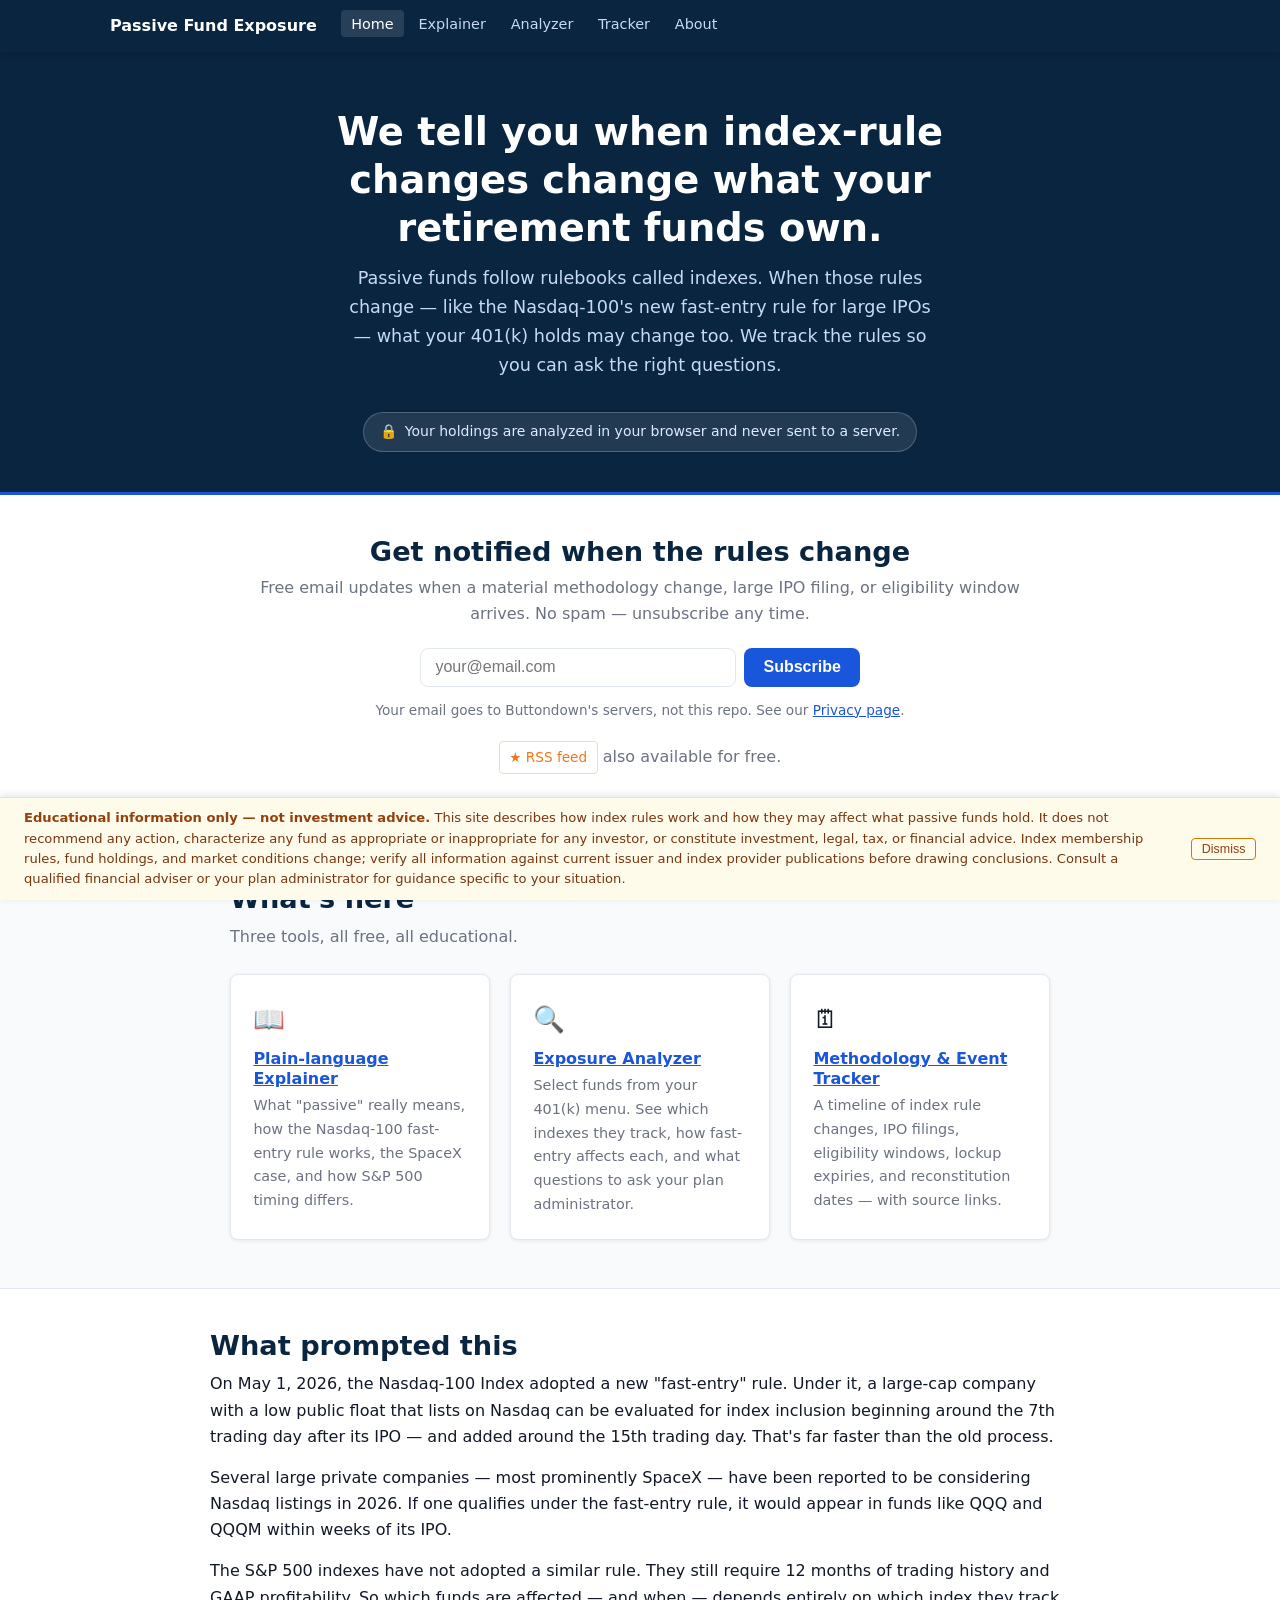
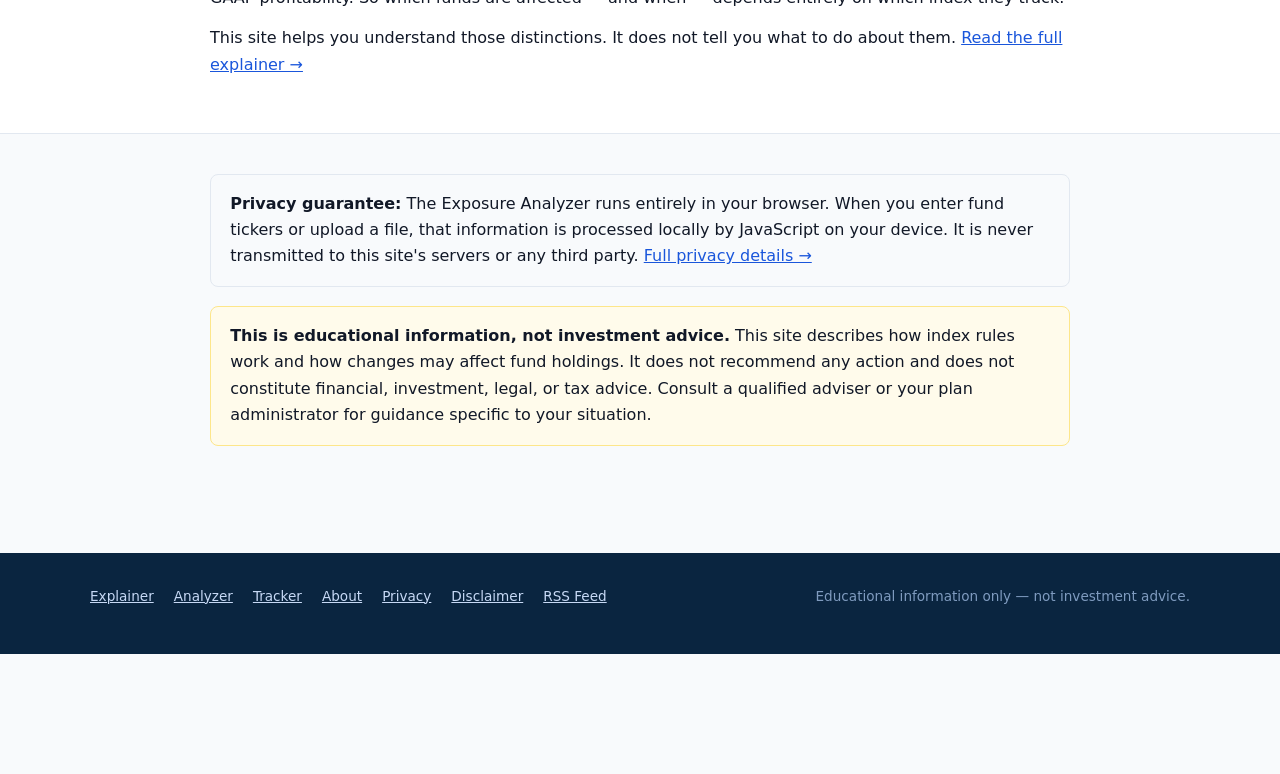
==== index.html @ e898b897 "Initial scaffold: landing, explainer, analyzer, tracker, data, Actions workflows" ====
<!DOCTYPE html>
<html lang="en">
<head>
  <meta charset="UTF-8">
  <meta name="viewport" content="width=device-width, initial-scale=1">
  <title>Passive Fund Exposure — Know When Index Rules Change What You Own</title>
  <meta name="description" content="We tell you when index-rule changes change what your retirement funds own. Educational information about passive funds, index methodology changes, and large IPOs like SpaceX.">
  <link rel="stylesheet" href="css/style.css">
  <link rel="alternate" type="application/rss+xml" title="Index Events Feed" href="feed.xml">
</head>
<body>

<nav class="site-nav" aria-label="Site navigation">
  <div class="site-nav__inner">
    <a href="/" class="site-nav__brand">Passive Fund Exposure</a>
    <ul class="site-nav__links">
      <li><a href="/" aria-current="page">Home</a></li>
      <li><a href="explainer/">Explainer</a></li>
      <li><a href="analyzer/">Analyzer</a></li>
      <li><a href="tracker/">Tracker</a></li>
      <li><a href="about/">About</a></li>
    </ul>
  </div>
</nav>

<header class="hero">
  <div class="container">
    <h1>We tell you when index-rule changes change what your retirement funds own.</h1>
    <p>Passive funds follow rulebooks called indexes. When those rules change — like the Nasdaq-100's new fast-entry rule for large IPOs — what your 401(k) holds may change too. We track the rules so you can ask the right questions.</p>
    <div class="privacy-notice" role="note">
      <span aria-hidden="true">🔒</span>
      Your holdings are analyzed in your browser and never sent to a server.
    </div>
  </div>
</header>

<section class="email-section" aria-labelledby="email-heading">
  <div class="container">
    <h2 id="email-heading">Get notified when the rules change</h2>
    <p>Free email updates when a material methodology change, large IPO filing, or eligibility window arrives. No spam — unsubscribe any time.</p>
    <!-- Buttondown embed — replace YOUR_LIST_NAME with your Buttondown username -->
    <form
      action="https://buttondown.email/api/emails/embed-subscribe/YOUR_LIST_NAME"
      method="post"
      target="popupwindow"
      onsubmit="window.open('https://buttondown.email/YOUR_LIST_NAME','popupwindow')"
      class="email-form"
      aria-label="Subscribe to updates"
    >
      <input
        type="email"
        name="email"
        id="bd-email"
        placeholder="your@email.com"
        required
        autocomplete="email"
        aria-label="Email address"
      >
      <button type="submit" class="btn btn--primary">Subscribe</button>
    </form>
    <p class="text-small text-muted" style="margin-top:.75rem">Your email goes to Buttondown's servers, not this repo. See our <a href="privacy/">Privacy page</a>.</p>
    <p style="margin-top:.5rem"><a href="feed.xml" class="rss-link">&#x2605; RSS feed</a> also available for free.</p>
  </div>
</section>

<section class="features" aria-labelledby="features-heading">
  <div class="container">
    <h2 id="features-heading">What's here</h2>
    <p class="text-muted">Three tools, all free, all educational.</p>
    <div class="features__grid">

      <article class="feature-card">
        <div class="feature-card__icon" aria-hidden="true">📖</div>
        <h3><a href="explainer/">Plain-language Explainer</a></h3>
        <p>What "passive" really means, how the Nasdaq-100 fast-entry rule works, the SpaceX case, and how S&P 500 timing differs.</p>
      </article>

      <article class="feature-card">
        <div class="feature-card__icon" aria-hidden="true">🔍</div>
        <h3><a href="analyzer/">Exposure Analyzer</a></h3>
        <p>Select funds from your 401(k) menu. See which indexes they track, how fast-entry affects each, and what questions to ask your plan administrator.</p>
      </article>

      <article class="feature-card">
        <div class="feature-card__icon" aria-hidden="true">🗓</div>
        <h3><a href="tracker/">Methodology &amp; Event Tracker</a></h3>
        <p>A timeline of index rule changes, IPO filings, eligibility windows, lockup expiries, and reconstitution dates — with source links.</p>
      </article>

    </div>
  </div>
</section>

<section class="prose-section" aria-labelledby="context-heading">
  <div class="prose-body">
    <h2 id="context-heading">What prompted this</h2>
    <p>On May 1, 2026, the Nasdaq-100 Index adopted a new "fast-entry" rule. Under it, a large-cap company with a low public float that lists on Nasdaq can be evaluated for index inclusion beginning around the 7th trading day after its IPO — and added around the 15th trading day. That's far faster than the old process.</p>
    <p>Several large private companies — most prominently SpaceX — have been reported to be considering Nasdaq listings in 2026. If one qualifies under the fast-entry rule, it would appear in funds like QQQ and QQQM within weeks of its IPO.</p>
    <p>The S&P 500 indexes have not adopted a similar rule. They still require 12 months of trading history and GAAP profitability. So which funds are affected — and when — depends entirely on which index they track.</p>
    <p>This site helps you understand those distinctions. It does not tell you what to do about them. <a href="explainer/">Read the full explainer →</a></p>
  </div>
</section>

<section class="prose-section" style="background:var(--bg)">
  <div class="prose-body">
    <div class="callout callout--neutral">
      <strong>Privacy guarantee:</strong> The Exposure Analyzer runs entirely in your browser. When you enter fund tickers or upload a file, that information is processed locally by JavaScript on your device. It is never transmitted to this site's servers or any third party. <a href="privacy/">Full privacy details →</a>
    </div>
    <div class="callout callout--amber">
      <strong>This is educational information, not investment advice.</strong> This site describes how index rules work and how changes may affect fund holdings. It does not recommend any action and does not constitute financial, investment, legal, or tax advice. Consult a qualified adviser or your plan administrator for guidance specific to your situation.
    </div>
  </div>
</section>

<footer class="site-footer" role="contentinfo">
  <div class="site-footer__inner">
    <ul class="site-footer__links">
      <li><a href="explainer/">Explainer</a></li>
      <li><a href="analyzer/">Analyzer</a></li>
      <li><a href="tracker/">Tracker</a></li>
      <li><a href="about/">About</a></li>
      <li><a href="privacy/">Privacy</a></li>
      <li><a href="disclaimer/">Disclaimer</a></li>
      <li><a href="feed.xml">RSS Feed</a></li>
    </ul>
    <p class="site-footer__copy">Educational information only — not investment advice.</p>
  </div>
</footer>

<script src="js/disclaimer.js"></script>
</body>
</html>
---- css/style.css ----
/* ─── Custom properties ─── */
:root {
  --primary:        #0a2540;
  --accent:         #1a56db;
  --accent-hover:   #1240a8;
  --exposed-direct: #dc2626;
  --exposed-likely: #d97706;
  --exposed-diff:   #0891b2;
  --exposed-indir:  #7c3aed;
  --exposed-low:    #6b7280;
  --bg:             #f8fafc;
  --surface:        #ffffff;
  --border:         #e2e8f0;
  --text:           #111827;
  --muted:          #6b7280;
  --max-w:          860px;
  --max-w-wide:     1100px;
  --radius:         8px;
  --shadow:         0 1px 4px rgba(0,0,0,.08);
}

/* ─── Reset ─── */
*, *::before, *::after { box-sizing: border-box; margin: 0; padding: 0; }
html { scroll-behavior: smooth; }
body {
  font-family: system-ui, -apple-system, "Segoe UI", Roboto, sans-serif;
  font-size: 1rem;
  line-height: 1.65;
  color: var(--text);
  background: var(--bg);
}
img { max-width: 100%; display: block; }
a { color: var(--accent); text-decoration: underline; }
a:hover { color: var(--accent-hover); }
a:focus-visible { outline: 3px solid var(--accent); outline-offset: 2px; border-radius: 2px; }
h1,h2,h3,h4 { line-height: 1.25; color: var(--primary); }
h1 { font-size: clamp(1.6rem, 4vw, 2.4rem); }
h2 { font-size: clamp(1.2rem, 3vw, 1.7rem); margin-bottom: .5rem; }
h3 { font-size: 1.1rem; margin-bottom: .3rem; }
p { margin-bottom: .9rem; }
ul, ol { padding-left: 1.4rem; margin-bottom: .9rem; }
li { margin-bottom: .3rem; }

/* ─── Layout ─── */
.container { max-width: var(--max-w); margin: 0 auto; padding: 0 1.25rem; }
.container--wide { max-width: var(--max-w-wide); margin: 0 auto; padding: 0 1.25rem; }

/* ─── Navigation ─── */
.site-nav {
  background: var(--primary);
  position: sticky;
  top: 0;
  z-index: 100;
  box-shadow: 0 2px 8px rgba(0,0,0,.18);
}
.site-nav__inner {
  max-width: var(--max-w-wide);
  margin: 0 auto;
  padding: 0 1.25rem;
  display: flex;
  align-items: center;
  gap: 1.5rem;
  min-height: 3.25rem;
  flex-wrap: wrap;
}
.site-nav__brand {
  color: #fff;
  font-weight: 700;
  font-size: 1rem;
  text-decoration: none;
  white-space: nowrap;
}
.site-nav__brand:hover { color: #c7d9f5; }
.site-nav__links {
  display: flex;
  gap: .25rem;
  list-style: none;
  padding: 0;
  margin: 0;
  flex-wrap: wrap;
}
.site-nav__links a {
  color: #c7d9f5;
  text-decoration: none;
  font-size: .9rem;
  padding: .35rem .65rem;
  border-radius: 4px;
  white-space: nowrap;
}
.site-nav__links a:hover,
.site-nav__links a[aria-current="page"] {
  color: #fff;
  background: rgba(255,255,255,.12);
}

/* ─── Hero ─── */
.hero {
  padding: 3.5rem 1.25rem 2.5rem;
  text-align: center;
  background: var(--primary);
  color: #fff;
}
.hero h1 { color: #fff; max-width: 680px; margin: 0 auto .75rem; }
.hero p { color: #c7d9f5; max-width: 600px; margin: 0 auto 1.5rem; font-size: 1.1rem; }

/* ─── Privacy notice ─── */
.privacy-notice {
  display: inline-flex;
  align-items: center;
  gap: .5rem;
  background: rgba(255,255,255,.1);
  border: 1px solid rgba(255,255,255,.2);
  border-radius: 999px;
  padding: .45rem 1rem;
  font-size: .875rem;
  color: #e0eaff;
  margin-top: .5rem;
}

/* ─── Email capture ─── */
.email-section {
  background: var(--surface);
  border-top: 3px solid var(--accent);
  padding: 2.5rem 1.25rem;
  text-align: center;
}
.email-section h2 { margin-bottom: .4rem; }
.email-section p { color: var(--muted); margin-bottom: 1.25rem; }
.email-form {
  display: flex;
  gap: .5rem;
  max-width: 440px;
  margin: 0 auto;
  flex-wrap: wrap;
  justify-content: center;
}
.email-form input[type="email"] {
  flex: 1;
  min-width: 220px;
  padding: .6rem .9rem;
  border: 1.5px solid var(--border);
  border-radius: var(--radius);
  font-size: 1rem;
  outline: none;
}
.email-form input[type="email"]:focus { border-color: var(--accent); }
.btn {
  display: inline-block;
  padding: .6rem 1.2rem;
  border-radius: var(--radius);
  font-size: 1rem;
  font-weight: 600;
  border: none;
  cursor: pointer;
  text-decoration: none;
  transition: background .15s;
}
.btn--primary { background: var(--accent); color: #fff; }
.btn--primary:hover { background: var(--accent-hover); color: #fff; }
.btn--ghost {
  background: transparent;
  border: 1.5px solid var(--border);
  color: var(--text);
}
.btn--ghost:hover { border-color: var(--accent); color: var(--accent); }

/* ─── Feature grid ─── */
.features {
  padding: 3rem 1.25rem;
}
.features__grid {
  display: grid;
  grid-template-columns: repeat(auto-fit, minmax(220px, 1fr));
  gap: 1.25rem;
  margin-top: 1.5rem;
}
.feature-card {
  background: var(--surface);
  border: 1px solid var(--border);
  border-radius: var(--radius);
  padding: 1.4rem;
  box-shadow: var(--shadow);
}
.feature-card__icon { font-size: 1.6rem; margin-bottom: .6rem; }
.feature-card h3 { font-size: 1rem; margin-bottom: .3rem; }
.feature-card p { font-size: .9rem; color: var(--muted); margin: 0; }

/* ─── Prose sections ─── */
.prose-section {
  padding: 2.5rem 1.25rem;
  background: var(--surface);
  border-top: 1px solid var(--border);
}
.prose-section + .prose-section { border-top: 1px solid var(--border); }
.prose-body { max-width: var(--max-w); margin: 0 auto; }
.prose-body h2 { margin-top: 2rem; margin-bottom: .5rem; }
.prose-body h2:first-child { margin-top: 0; }
.prose-body blockquote {
  border-left: 4px solid var(--accent);
  padding: .6rem 1rem;
  color: var(--muted);
  background: var(--bg);
  border-radius: 0 var(--radius) var(--radius) 0;
  margin-bottom: 1rem;
}
.source-stamp {
  font-size: .78rem;
  color: var(--muted);
  font-style: italic;
}
.callout {
  background: #eff6ff;
  border: 1px solid #bfdbfe;
  border-radius: var(--radius);
  padding: 1rem 1.2rem;
  margin-bottom: 1.2rem;
}
.callout--amber {
  background: #fffbeb;
  border-color: #fde68a;
}
.callout--neutral {
  background: var(--bg);
  border-color: var(--border);
}

/* ─── Exposure badges ─── */
.exposure-badge {
  display: inline-block;
  padding: .2rem .65rem;
  border-radius: 999px;
  font-size: .78rem;
  font-weight: 700;
  text-transform: uppercase;
  letter-spacing: .04em;
  white-space: nowrap;
}
.exposure-badge--direct   { background: #fee2e2; color: var(--exposed-direct); }
.exposure-badge--likely   { background: #fef3c7; color: #92400e; }
.exposure-badge--diff     { background: #e0f2fe; color: #0c4a6e; }
.exposure-badge--indirect { background: #ede9fe; color: #5b21b6; }
.exposure-badge--low      { background: #f3f4f6; color: var(--exposed-low); }

/* ─── Fund cards (Analyzer) ─── */
.fund-grid {
  display: grid;
  grid-template-columns: repeat(auto-fill, minmax(300px, 1fr));
  gap: 1.25rem;
  margin-top: 1.5rem;
}
.fund-card {
  background: var(--surface);
  border: 1px solid var(--border);
  border-radius: var(--radius);
  box-shadow: var(--shadow);
  overflow: hidden;
}
.fund-card__header {
  padding: .9rem 1.1rem .6rem;
  border-bottom: 1px solid var(--border);
  display: flex;
  align-items: flex-start;
  justify-content: space-between;
  gap: .5rem;
}
.fund-card__ticker { font-weight: 800; font-size: 1.2rem; color: var(--primary); }
.fund-card__name   { font-size: .85rem; color: var(--muted); margin-top: .1rem; }
.fund-card__body   { padding: .9rem 1.1rem; }
.fund-card__row {
  display: flex;
  gap: .5rem;
  margin-bottom: .55rem;
  font-size: .88rem;
}
.fund-card__label { font-weight: 600; min-width: 90px; flex-shrink: 0; color: var(--primary); }
.fund-card__value { color: var(--text); }
.fund-card__value.unverified { color: var(--muted); font-style: italic; }
.fund-card__section {
  margin-top: .9rem;
  padding-top: .7rem;
  border-top: 1px solid var(--border);
}
.fund-card__section h4 { font-size: .82rem; text-transform: uppercase; letter-spacing: .05em; color: var(--muted); margin-bottom: .4rem; }
.fund-card__section ul { font-size: .85rem; padding-left: 1.1rem; margin: 0; }

/* ─── Rollup summary ─── */
.rollup-card {
  background: var(--primary);
  color: #fff;
  border-radius: var(--radius);
  padding: 1.5rem;
  margin-top: 2rem;
}
.rollup-card h2 { color: #fff; margin-bottom: 1rem; }
.rollup-grid {
  display: grid;
  grid-template-columns: repeat(auto-fit, minmax(160px, 1fr));
  gap: 1rem;
}
.rollup-stat { }
.rollup-stat__num { font-size: 2rem; font-weight: 800; }
.rollup-stat__label { font-size: .85rem; color: #c7d9f5; }

/* ─── Analyzer input area ─── */
.analyzer-input {
  background: var(--surface);
  border: 1px solid var(--border);
  border-radius: var(--radius);
  padding: 1.5rem;
  margin-bottom: 1.5rem;
}
.analyzer-input h2 { margin-bottom: 1rem; }
.fund-selector-list {
  display: flex;
  flex-wrap: wrap;
  gap: .4rem;
  margin-bottom: 1rem;
}
.fund-chip {
  display: inline-flex;
  align-items: center;
  gap: .3rem;
  padding: .3rem .75rem;
  border: 1.5px solid var(--border);
  border-radius: 999px;
  font-size: .85rem;
  cursor: pointer;
  background: var(--bg);
  transition: border-color .15s, background .15s;
}
.fund-chip:hover,
.fund-chip.selected {
  border-color: var(--accent);
  background: #eff6ff;
  color: var(--accent);
}
.fund-chip input[type="checkbox"] { display: none; }
.or-divider {
  display: flex;
  align-items: center;
  gap: .75rem;
  margin: 1rem 0;
  color: var(--muted);
  font-size: .85rem;
}
.or-divider::before, .or-divider::after {
  content: '';
  flex: 1;
  height: 1px;
  background: var(--border);
}
textarea.fund-paste {
  width: 100%;
  padding: .65rem .85rem;
  border: 1.5px solid var(--border);
  border-radius: var(--radius);
  font-size: .9rem;
  font-family: inherit;
  resize: vertical;
  min-height: 90px;
}
textarea.fund-paste:focus { border-color: var(--accent); outline: none; }
.upload-zone {
  border: 2px dashed var(--border);
  border-radius: var(--radius);
  padding: 1.25rem;
  text-align: center;
  cursor: pointer;
  font-size: .9rem;
  color: var(--muted);
  transition: border-color .15s;
}
.upload-zone:hover, .upload-zone.drag-over { border-color: var(--accent); color: var(--accent); }
.actions-row { display: flex; gap: .75rem; flex-wrap: wrap; margin-top: 1rem; }

/* ─── Timeline (Tracker) ─── */
.timeline { margin-top: 1.5rem; }
.timeline-item {
  display: flex;
  gap: 1.1rem;
  margin-bottom: 1.5rem;
  position: relative;
}
.timeline-item::before {
  content: '';
  position: absolute;
  left: 18px;
  top: 32px;
  bottom: -1.5rem;
  width: 2px;
  background: var(--border);
}
.timeline-item:last-child::before { display: none; }
.timeline-dot {
  width: 38px;
  height: 38px;
  border-radius: 50%;
  flex-shrink: 0;
  display: flex;
  align-items: center;
  justify-content: center;
  font-size: .95rem;
  border: 2px solid var(--border);
  background: var(--surface);
  z-index: 1;
}
.timeline-dot--methodology { background: #eff6ff; border-color: var(--accent); }
.timeline-dot--listing     { background: #fee2e2; border-color: var(--exposed-direct); }
.timeline-dot--eligibility { background: #fef3c7; border-color: var(--exposed-likely); }
.timeline-dot--lockup      { background: #ede9fe; border-color: var(--exposed-indir); }
.timeline-dot--reconstitution { background: #f0fdf4; border-color: #16a34a; }
.timeline-content {
  flex: 1;
  background: var(--surface);
  border: 1px solid var(--border);
  border-radius: var(--radius);
  padding: .9rem 1.1rem;
  box-shadow: var(--shadow);
}
.timeline-meta {
  font-size: .78rem;
  color: var(--muted);
  margin-bottom: .3rem;
  display: flex;
  gap: .75rem;
  flex-wrap: wrap;
}
.timeline-title { font-weight: 700; font-size: .95rem; margin-bottom: .3rem; }
.timeline-summary { font-size: .88rem; color: var(--muted); }

/* ─── Disclaimer ─── */
.disclaimer {
  background: #fffbeb;
  border: 1px solid #fde68a;
  border-radius: var(--radius);
  padding: 1rem 1.2rem;
  font-size: .82rem;
  color: #78350f;
  line-height: 1.55;
  margin-top: 2rem;
}
.disclaimer strong { color: #92400e; }
.disclaimer--sticky {
  position: fixed;
  bottom: 0;
  left: 0;
  right: 0;
  border-radius: 0;
  border-left: none;
  border-right: none;
  border-bottom: none;
  z-index: 200;
  display: flex;
  align-items: center;
  justify-content: space-between;
  gap: 1rem;
  padding: .65rem 1.5rem;
  box-shadow: 0 -2px 8px rgba(0,0,0,.1);
}
.disclaimer--sticky p { margin: 0; }
.dismiss-btn {
  background: none;
  border: 1px solid #d97706;
  border-radius: 4px;
  padding: .2rem .6rem;
  font-size: .78rem;
  cursor: pointer;
  color: #92400e;
  white-space: nowrap;
  flex-shrink: 0;
}
.dismiss-btn:hover { background: #fde68a; }
body.disclaimer-dismissed { padding-bottom: 0; }

/* ─── Page header ─── */
.page-header {
  background: var(--primary);
  color: #fff;
  padding: 2.5rem 1.25rem 2rem;
}
.page-header h1 { color: #fff; margin-bottom: .4rem; }
.page-header p { color: #c7d9f5; margin: 0; font-size: 1rem; }

/* ─── Footer ─── */
.site-footer {
  background: var(--primary);
  color: #c7d9f5;
  padding: 2rem 1.25rem;
  font-size: .85rem;
  margin-top: 3rem;
}
.site-footer__inner {
  max-width: var(--max-w-wide);
  margin: 0 auto;
  display: flex;
  flex-wrap: wrap;
  gap: 1.5rem;
  justify-content: space-between;
}
.site-footer__links {
  list-style: none;
  padding: 0;
  margin: 0;
  display: flex;
  flex-wrap: wrap;
  gap: .5rem 1.25rem;
}
.site-footer__links a { color: #c7d9f5; }
.site-footer__links a:hover { color: #fff; }
.site-footer__copy { color: #7f9bbf; }

/* ─── Data-status chip ─── */
.data-status {
  display: inline-block;
  font-size: .72rem;
  padding: .1rem .5rem;
  border-radius: 4px;
  font-weight: 600;
}
.data-status--todo    { background: #fee2e2; color: #991b1b; }
.data-status--sourced { background: #f0fdf4; color: #166534; }

/* ─── RSS badge ─── */
.rss-link {
  display: inline-flex;
  align-items: center;
  gap: .35rem;
  font-size: .85rem;
  color: #f97316;
  text-decoration: none;
  padding: .25rem .6rem;
  border: 1px solid #fed7aa;
  border-radius: 4px;
}
.rss-link:hover { background: #fff7ed; color: #ea580c; }

/* ─── Empty state ─── */
.empty-state {
  text-align: center;
  padding: 3rem 1rem;
  color: var(--muted);
}
.empty-state__icon { font-size: 2.5rem; margin-bottom: .75rem; }

/* ─── Utilities ─── */
.text-muted  { color: var(--muted); }
.text-small  { font-size: .85rem; }
.mb-0 { margin-bottom: 0; }
.mt-1 { margin-top: 1rem; }
.mt-2 { margin-top: 2rem; }
.visually-hidden {
  position: absolute;
  width: 1px; height: 1px;
  padding: 0; margin: -1px;
  overflow: hidden; clip: rect(0,0,0,0);
  white-space: nowrap; border: 0;
}
.tag-row { display: flex; flex-wrap: wrap; gap: .35rem; margin-top: .3rem; }
.tag {
  font-size: .75rem;
  padding: .1rem .5rem;
  border-radius: 4px;
  background: var(--bg);
  border: 1px solid var(--border);
  color: var(--muted);
}

/* ─── Responsive ─── */
@media (max-width: 600px) {
  .site-nav__inner { gap: .75rem; }
  .hero { padding: 2.5rem 1rem 2rem; }
  .fund-grid { grid-template-columns: 1fr; }
  .rollup-grid { grid-template-columns: repeat(2, 1fr); }
  .disclaimer--sticky { flex-direction: column; gap: .5rem; }
}
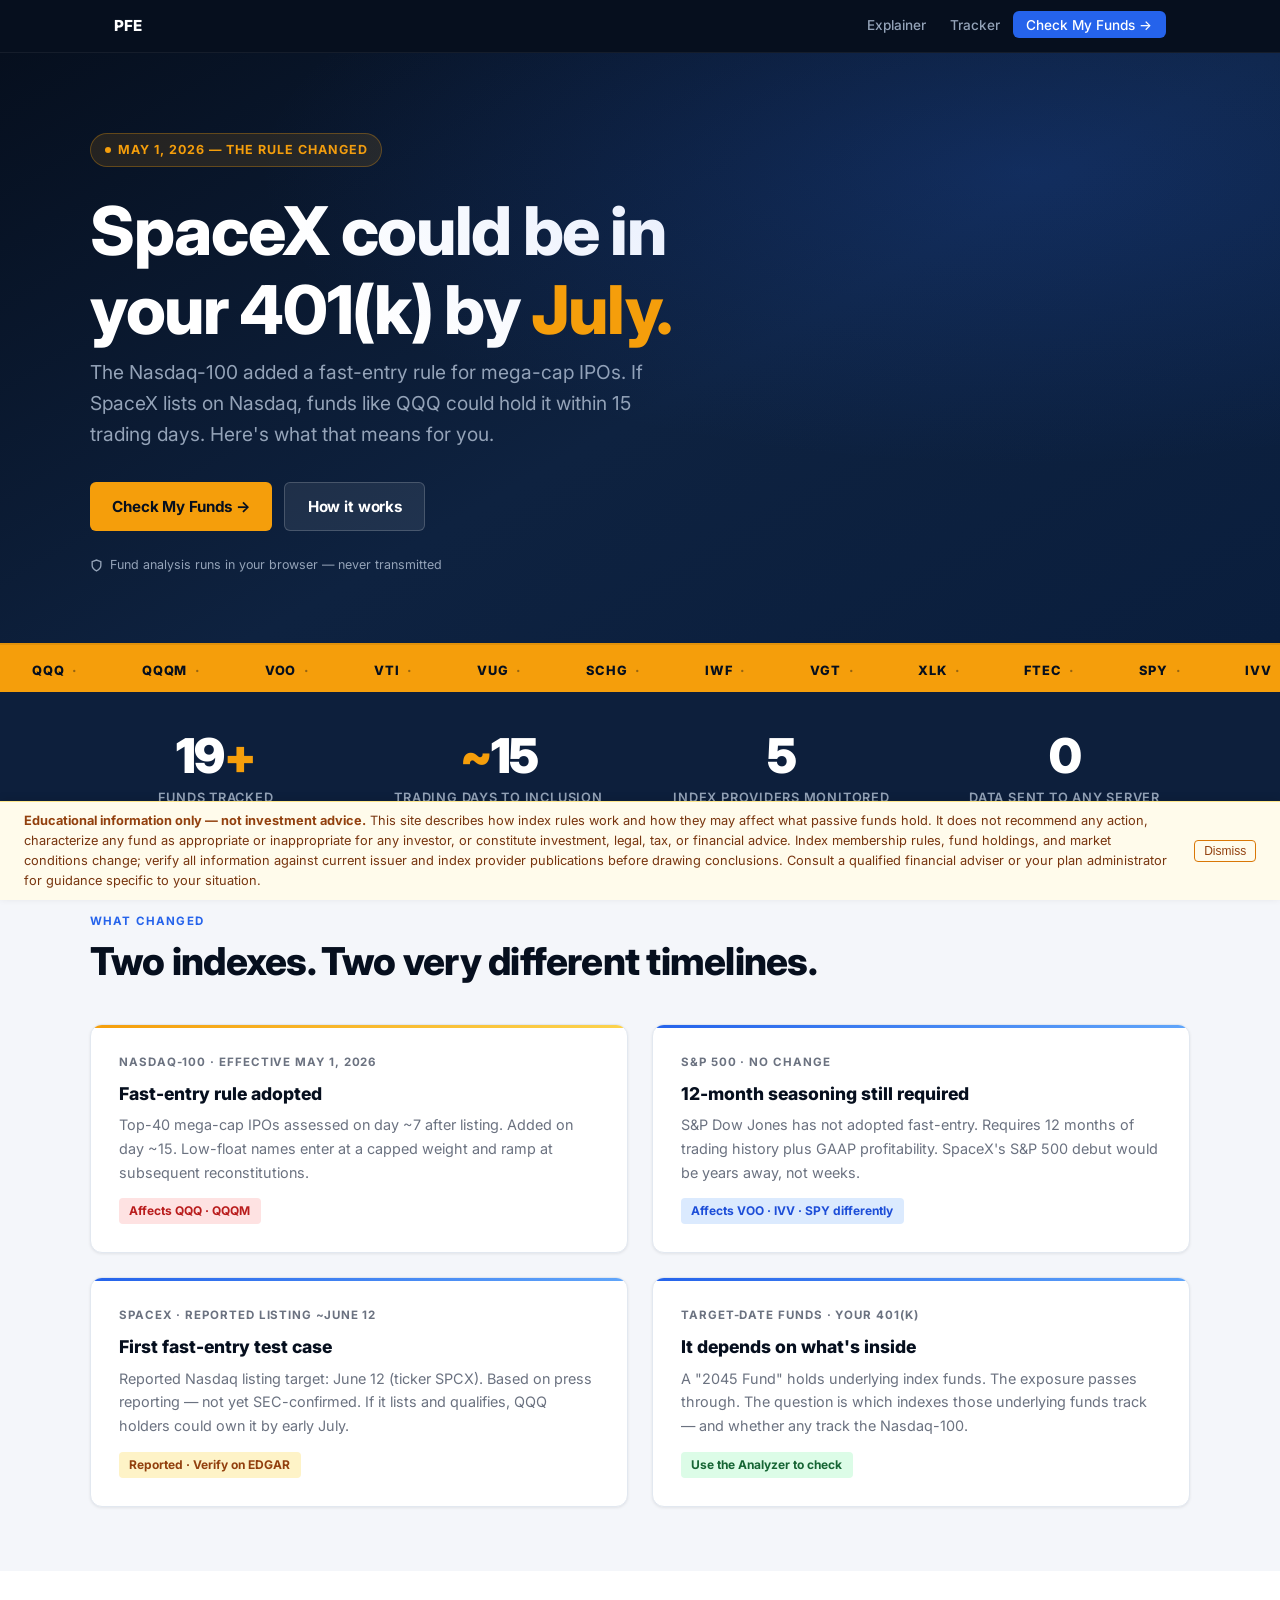
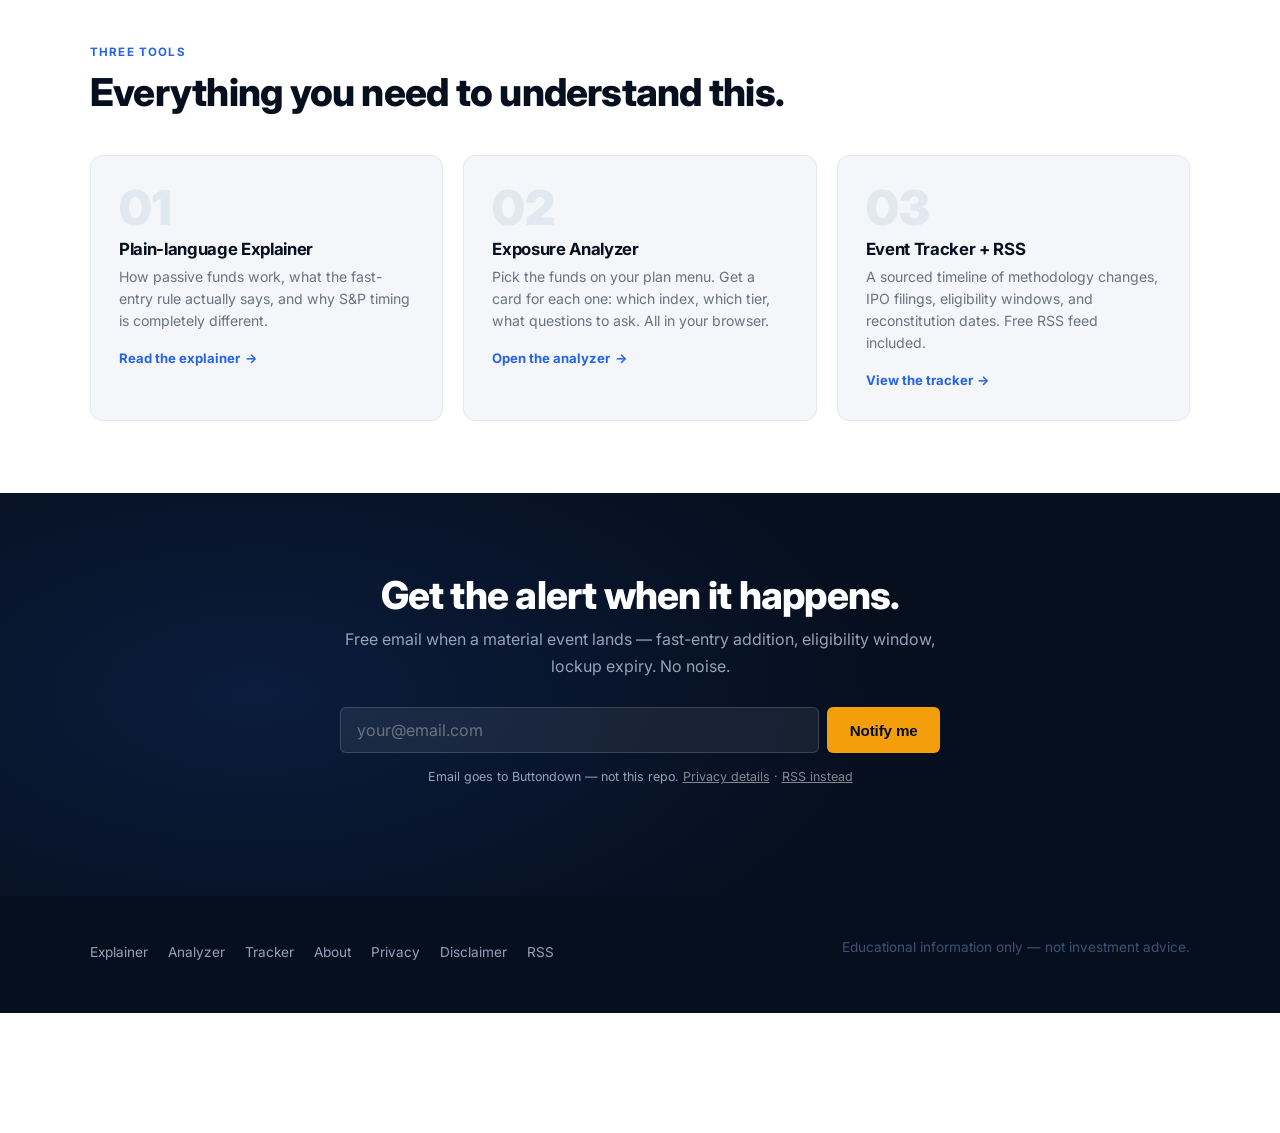
==== commit e9ca31ef: "redesign: visual overhaul — ticker tape, stats bar, card grid, less copy" ====
--- a/index.html
+++ b/index.html
@@ -3,115 +3,214 @@
 <head>
   <meta charset="UTF-8">
   <meta name="viewport" content="width=device-width, initial-scale=1">
-  <title>Passive Fund Exposure — Know When Index Rules Change What You Own</title>
-  <meta name="description" content="We tell you when index-rule changes change what your retirement funds own. Educational information about passive funds, index methodology changes, and large IPOs like SpaceX.">
+  <title>Passive Fund Exposure — Your Index Fund Just Changed What It Owns</title>
+  <meta name="description" content="The Nasdaq-100 added a fast-entry rule. SpaceX may list next month. See which funds in your 401(k) are affected — analyzed in your browser, never transmitted.">
+  <link rel="preconnect" href="https://fonts.googleapis.com">
+  <link rel="preconnect" href="https://fonts.gstatic.com" crossorigin>
   <link rel="stylesheet" href="css/style.css">
   <link rel="alternate" type="application/rss+xml" title="Index Events Feed" href="feed.xml">
 </head>
 <body>
 
+<!-- ─── Nav ─── -->
 <nav class="site-nav" aria-label="Site navigation">
   <div class="site-nav__inner">
-    <a href="/" class="site-nav__brand">Passive Fund Exposure</a>
+    <a href="/" class="site-nav__brand">PFE</a>
     <ul class="site-nav__links">
-      <li><a href="/" aria-current="page">Home</a></li>
       <li><a href="explainer/">Explainer</a></li>
-      <li><a href="analyzer/">Analyzer</a></li>
       <li><a href="tracker/">Tracker</a></li>
-      <li><a href="about/">About</a></li>
+      <li><a href="analyzer/" class="nav-cta">Check My Funds →</a></li>
     </ul>
   </div>
 </nav>
 
+<!-- ─── Hero ─── -->
 <header class="hero">
-  <div class="container">
-    <h1>We tell you when index-rule changes change what your retirement funds own.</h1>
-    <p>Passive funds follow rulebooks called indexes. When those rules change — like the Nasdaq-100's new fast-entry rule for large IPOs — what your 401(k) holds may change too. We track the rules so you can ask the right questions.</p>
-    <div class="privacy-notice" role="note">
-      <span aria-hidden="true">🔒</span>
-      Your holdings are analyzed in your browser and never sent to a server.
+  <div class="hero__inner">
+    <div class="hero__tag">
+      <span class="hero__tag-dot" aria-hidden="true"></span>
+      May 1, 2026 — The Rule Changed
+    </div>
+    <h1>SpaceX could be in<br>your 401(k) by <em>July.</em></h1>
+    <p class="hero__sub">The Nasdaq-100 added a fast-entry rule for mega-cap IPOs. If SpaceX lists on Nasdaq, funds like QQQ could hold it within 15 trading days. Here's what that means for you.</p>
+    <div class="hero__ctas">
+      <a href="analyzer/" class="btn btn--amber">Check My Funds →</a>
+      <a href="explainer/" class="btn btn--ghost-white">How it works</a>
+    </div>
+    <div class="privacy-notice">
+      <svg width="13" height="13" viewBox="0 0 24 24" fill="none" stroke="currentColor" stroke-width="2.5" aria-hidden="true"><path d="M12 22s8-4 8-10V5l-8-3-8 3v7c0 6 8 10 8 10z"/></svg>
+      Fund analysis runs in your browser — never transmitted
     </div>
   </div>
 </header>
 
+<!-- ─── Ticker tape ─── -->
+<div class="ticker" aria-hidden="true">
+  <div class="ticker__inner">
+    <span class="ticker__item">QQQ</span>
+    <span class="ticker__item">QQQM</span>
+    <span class="ticker__item">VOO</span>
+    <span class="ticker__item">VTI</span>
+    <span class="ticker__item">VUG</span>
+    <span class="ticker__item">SCHG</span>
+    <span class="ticker__item">IWF</span>
+    <span class="ticker__item">VGT</span>
+    <span class="ticker__item">XLK</span>
+    <span class="ticker__item">FTEC</span>
+    <span class="ticker__item">SPY</span>
+    <span class="ticker__item">IVV</span>
+    <span class="ticker__item">SCHB</span>
+    <span class="ticker__item">VXUS</span>
+    <span class="ticker__item">BND</span>
+    <span class="ticker__item">SCHD</span>
+    <span class="ticker__item">VFORX</span>
+    <span class="ticker__item">FFFHX</span>
+    <span class="ticker__item">TRRMX</span>
+    <!-- duplicate for seamless loop -->
+    <span class="ticker__item">QQQ</span>
+    <span class="ticker__item">QQQM</span>
+    <span class="ticker__item">VOO</span>
+    <span class="ticker__item">VTI</span>
+    <span class="ticker__item">VUG</span>
+    <span class="ticker__item">SCHG</span>
+    <span class="ticker__item">IWF</span>
+    <span class="ticker__item">VGT</span>
+    <span class="ticker__item">XLK</span>
+    <span class="ticker__item">FTEC</span>
+    <span class="ticker__item">SPY</span>
+    <span class="ticker__item">IVV</span>
+    <span class="ticker__item">SCHB</span>
+    <span class="ticker__item">VXUS</span>
+    <span class="ticker__item">BND</span>
+    <span class="ticker__item">SCHD</span>
+    <span class="ticker__item">VFORX</span>
+    <span class="ticker__item">FFFHX</span>
+    <span class="ticker__item">TRRMX</span>
+  </div>
+</div>
+
+<!-- ─── Stats bar ─── -->
+<section class="stats-bar" aria-label="Site statistics">
+  <div class="stats-bar__inner">
+    <div class="stat">
+      <div class="stat__num">19<span>+</span></div>
+      <div class="stat__label">Funds tracked</div>
+    </div>
+    <div class="stat">
+      <div class="stat__num"><span>~</span>15</div>
+      <div class="stat__label">Trading days to inclusion</div>
+    </div>
+    <div class="stat">
+      <div class="stat__num">5</div>
+      <div class="stat__label">Index providers monitored</div>
+    </div>
+    <div class="stat">
+      <div class="stat__num">0</div>
+      <div class="stat__label">Data sent to any server</div>
+    </div>
+  </div>
+</section>
+
+<!-- ─── The moment ─── -->
+<section class="moment" aria-labelledby="moment-heading">
+  <div class="moment__inner">
+    <p class="section-label">What changed</p>
+    <h2 id="moment-heading">Two indexes. Two very different timelines.</h2>
+    <div class="moment__grid">
+
+      <article class="moment-card moment-card--amber">
+        <div class="moment-card__eyebrow">Nasdaq-100 · Effective May 1, 2026</div>
+        <div class="moment-card__headline">Fast-entry rule adopted</div>
+        <p class="moment-card__body">Top-40 mega-cap IPOs assessed on day ~7 after listing. Added on day ~15. Low-float names enter at a capped weight and ramp at subsequent reconstitutions.</p>
+        <div>
+          <span class="moment-card__badge badge--red">Affects QQQ · QQQM</span>
+        </div>
+      </article>
+
+      <article class="moment-card">
+        <div class="moment-card__eyebrow">S&amp;P 500 · No change</div>
+        <div class="moment-card__headline">12-month seasoning still required</div>
+        <p class="moment-card__body">S&amp;P Dow Jones has not adopted fast-entry. Requires 12 months of trading history plus GAAP profitability. SpaceX's S&amp;P 500 debut would be years away, not weeks.</p>
+        <div>
+          <span class="moment-card__badge badge--blue">Affects VOO · IVV · SPY differently</span>
+        </div>
+      </article>
+
+      <article class="moment-card">
+        <div class="moment-card__eyebrow">SpaceX · Reported listing ~June 12</div>
+        <div class="moment-card__headline">First fast-entry test case</div>
+        <p class="moment-card__body">Reported Nasdaq listing target: June 12 (ticker SPCX). Based on press reporting — not yet SEC-confirmed. If it lists and qualifies, QQQ holders could own it by early July.</p>
+        <div>
+          <span class="moment-card__badge badge--amber">Reported · Verify on EDGAR</span>
+        </div>
+      </article>
+
+      <article class="moment-card">
+        <div class="moment-card__eyebrow">Target-date funds · Your 401(k)</div>
+        <div class="moment-card__headline">It depends on what's inside</div>
+        <p class="moment-card__body">A "2045 Fund" holds underlying index funds. The exposure passes through. The question is which indexes those underlying funds track — and whether any track the Nasdaq-100.</p>
+        <div>
+          <span class="moment-card__badge badge--green">Use the Analyzer to check</span>
+        </div>
+      </article>
+
+    </div>
+  </div>
+</section>
+
+<!-- ─── Features ─── -->
+<section class="features" aria-labelledby="features-heading">
+  <div class="features__header">
+    <p class="section-label">Three tools</p>
+    <h2 id="features-heading">Everything you need to understand this.</h2>
+  </div>
+  <div class="features__grid">
+
+    <a href="explainer/" class="feature-card">
+      <div class="feature-card__num" aria-hidden="true">01</div>
+      <h3>Plain-language Explainer</h3>
+      <p>How passive funds work, what the fast-entry rule actually says, and why S&amp;P timing is completely different.</p>
+      <span class="feature-card__arrow">Read the explainer <span aria-hidden="true">→</span></span>
+    </a>
+
+    <a href="analyzer/" class="feature-card">
+      <div class="feature-card__num" aria-hidden="true">02</div>
+      <h3>Exposure Analyzer</h3>
+      <p>Pick the funds on your plan menu. Get a card for each one: which index, which tier, what questions to ask. All in your browser.</p>
+      <span class="feature-card__arrow">Open the analyzer <span aria-hidden="true">→</span></span>
+    </a>
+
+    <a href="tracker/" class="feature-card">
+      <div class="feature-card__num" aria-hidden="true">03</div>
+      <h3>Event Tracker + RSS</h3>
+      <p>A sourced timeline of methodology changes, IPO filings, eligibility windows, and reconstitution dates. Free RSS feed included.</p>
+      <span class="feature-card__arrow">View the tracker <span aria-hidden="true">→</span></span>
+    </a>
+
+  </div>
+</section>
+
+<!-- ─── Email ─── -->
 <section class="email-section" aria-labelledby="email-heading">
-  <div class="container">
-    <h2 id="email-heading">Get notified when the rules change</h2>
-    <p>Free email updates when a material methodology change, large IPO filing, or eligibility window arrives. No spam — unsubscribe any time.</p>
-    <!-- Buttondown embed — replace YOUR_LIST_NAME with your Buttondown username -->
+  <div class="email-section__inner">
+    <h2 id="email-heading">Get the alert when it happens.</h2>
+    <p>Free email when a material event lands — fast-entry addition, eligibility window, lockup expiry. No noise.</p>
     <form
       action="https://buttondown.email/api/emails/embed-subscribe/YOUR_LIST_NAME"
       method="post"
       target="popupwindow"
       onsubmit="window.open('https://buttondown.email/YOUR_LIST_NAME','popupwindow')"
       class="email-form"
-      aria-label="Subscribe to updates"
+      aria-label="Subscribe to index event alerts"
     >
-      <input
-        type="email"
-        name="email"
-        id="bd-email"
-        placeholder="your@email.com"
-        required
-        autocomplete="email"
-        aria-label="Email address"
-      >
-      <button type="submit" class="btn btn--primary">Subscribe</button>
+      <input type="email" name="email" placeholder="your@email.com" required autocomplete="email" aria-label="Email address">
+      <button type="submit" class="btn btn--amber">Notify me</button>
     </form>
-    <p class="text-small text-muted" style="margin-top:.75rem">Your email goes to Buttondown's servers, not this repo. See our <a href="privacy/">Privacy page</a>.</p>
-    <p style="margin-top:.5rem"><a href="feed.xml" class="rss-link">&#x2605; RSS feed</a> also available for free.</p>
-  </div>
-</section>
-
-<section class="features" aria-labelledby="features-heading">
-  <div class="container">
-    <h2 id="features-heading">What's here</h2>
-    <p class="text-muted">Three tools, all free, all educational.</p>
-    <div class="features__grid">
-
-      <article class="feature-card">
-        <div class="feature-card__icon" aria-hidden="true">📖</div>
-        <h3><a href="explainer/">Plain-language Explainer</a></h3>
-        <p>What "passive" really means, how the Nasdaq-100 fast-entry rule works, the SpaceX case, and how S&P 500 timing differs.</p>
-      </article>
-
-      <article class="feature-card">
-        <div class="feature-card__icon" aria-hidden="true">🔍</div>
-        <h3><a href="analyzer/">Exposure Analyzer</a></h3>
-        <p>Select funds from your 401(k) menu. See which indexes they track, how fast-entry affects each, and what questions to ask your plan administrator.</p>
-      </article>
-
-      <article class="feature-card">
-        <div class="feature-card__icon" aria-hidden="true">🗓</div>
-        <h3><a href="tracker/">Methodology &amp; Event Tracker</a></h3>
-        <p>A timeline of index rule changes, IPO filings, eligibility windows, lockup expiries, and reconstitution dates — with source links.</p>
-      </article>
-
-    </div>
-  </div>
-</section>
-
-<section class="prose-section" aria-labelledby="context-heading">
-  <div class="prose-body">
-    <h2 id="context-heading">What prompted this</h2>
-    <p>On May 1, 2026, the Nasdaq-100 Index adopted a new "fast-entry" rule. Under it, a large-cap company with a low public float that lists on Nasdaq can be evaluated for index inclusion beginning around the 7th trading day after its IPO — and added around the 15th trading day. That's far faster than the old process.</p>
-    <p>Several large private companies — most prominently SpaceX — have been reported to be considering Nasdaq listings in 2026. If one qualifies under the fast-entry rule, it would appear in funds like QQQ and QQQM within weeks of its IPO.</p>
-    <p>The S&P 500 indexes have not adopted a similar rule. They still require 12 months of trading history and GAAP profitability. So which funds are affected — and when — depends entirely on which index they track.</p>
-    <p>This site helps you understand those distinctions. It does not tell you what to do about them. <a href="explainer/">Read the full explainer →</a></p>
-  </div>
-</section>
-
-<section class="prose-section" style="background:var(--bg)">
-  <div class="prose-body">
-    <div class="callout callout--neutral">
-      <strong>Privacy guarantee:</strong> The Exposure Analyzer runs entirely in your browser. When you enter fund tickers or upload a file, that information is processed locally by JavaScript on your device. It is never transmitted to this site's servers or any third party. <a href="privacy/">Full privacy details →</a>
-    </div>
-    <div class="callout callout--amber">
-      <strong>This is educational information, not investment advice.</strong> This site describes how index rules work and how changes may affect fund holdings. It does not recommend any action and does not constitute financial, investment, legal, or tax advice. Consult a qualified adviser or your plan administrator for guidance specific to your situation.
-    </div>
-  </div>
-</section>
-
+    <p class="email-meta">Email goes to Buttondown — not this repo. <a href="privacy/">Privacy details</a> · <a href="feed.xml">RSS instead</a></p>
+  </div>
+</section>
+
+<!-- ─── Footer ─── -->
 <footer class="site-footer" role="contentinfo">
   <div class="site-footer__inner">
     <ul class="site-footer__links">
@@ -121,7 +220,7 @@
       <li><a href="about/">About</a></li>
       <li><a href="privacy/">Privacy</a></li>
       <li><a href="disclaimer/">Disclaimer</a></li>
-      <li><a href="feed.xml">RSS Feed</a></li>
+      <li><a href="feed.xml">RSS</a></li>
     </ul>
     <p class="site-footer__copy">Educational information only — not investment advice.</p>
   </div>
--- a/css/style.css
+++ b/css/style.css
@@ -1,575 +1,617 @@
+/* ─── Fonts ─── */
+@import url('https://fonts.googleapis.com/css2?family=Inter:wght@400;500;600;700;800;900&display=swap');
+
 /* ─── Custom properties ─── */
 :root {
-  --primary:        #0a2540;
-  --accent:         #1a56db;
-  --accent-hover:   #1240a8;
-  --exposed-direct: #dc2626;
-  --exposed-likely: #d97706;
-  --exposed-diff:   #0891b2;
-  --exposed-indir:  #7c3aed;
-  --exposed-low:    #6b7280;
-  --bg:             #f8fafc;
-  --surface:        #ffffff;
-  --border:         #e2e8f0;
-  --text:           #111827;
-  --muted:          #6b7280;
-  --max-w:          860px;
-  --max-w-wide:     1100px;
-  --radius:         8px;
-  --shadow:         0 1px 4px rgba(0,0,0,.08);
+  --ink:          #060f1e;
+  --ink-mid:      #0d1f3c;
+  --ink-lite:     #1a3557;
+  --accent:       #2563eb;
+  --accent-hover: #1d4ed8;
+  --amber:        #f59e0b;
+  --amber-lite:   #fef3c7;
+  --surface:      #ffffff;
+  --bg:           #f4f6fa;
+  --border:       #e2e8f0;
+  --text:         #111827;
+  --muted:        #6b7280;
+  --muted-dark:   #94a3b8;
+
+  /* exposure tiers */
+  --tier-direct: #ef4444;
+  --tier-likely: #f59e0b;
+  --tier-diff:   #0891b2;
+  --tier-indir:  #8b5cf6;
+  --tier-low:    #6b7280;
+
+  --radius-sm: 6px;
+  --radius:    12px;
+  --radius-lg: 20px;
+  --shadow-sm: 0 1px 3px rgba(0,0,0,.08);
+  --shadow:    0 4px 16px rgba(0,0,0,.10);
+  --shadow-lg: 0 12px 40px rgba(0,0,0,.15);
+  --max-w:     840px;
+  --max-w-wide:1100px;
 }
 
 /* ─── Reset ─── */
 *, *::before, *::after { box-sizing: border-box; margin: 0; padding: 0; }
 html { scroll-behavior: smooth; }
 body {
-  font-family: system-ui, -apple-system, "Segoe UI", Roboto, sans-serif;
+  font-family: 'Inter', system-ui, -apple-system, sans-serif;
   font-size: 1rem;
   line-height: 1.65;
   color: var(--text);
-  background: var(--bg);
+  background: var(--surface);
+  -webkit-font-smoothing: antialiased;
 }
 img { max-width: 100%; display: block; }
 a { color: var(--accent); text-decoration: underline; }
 a:hover { color: var(--accent-hover); }
 a:focus-visible { outline: 3px solid var(--accent); outline-offset: 2px; border-radius: 2px; }
-h1,h2,h3,h4 { line-height: 1.25; color: var(--primary); }
-h1 { font-size: clamp(1.6rem, 4vw, 2.4rem); }
-h2 { font-size: clamp(1.2rem, 3vw, 1.7rem); margin-bottom: .5rem; }
-h3 { font-size: 1.1rem; margin-bottom: .3rem; }
-p { margin-bottom: .9rem; }
+h1,h2,h3,h4 { line-height: 1.18; font-weight: 800; letter-spacing: -.02em; color: var(--ink); }
+h1 { font-size: clamp(2.4rem, 6vw, 4.2rem); }
+h2 { font-size: clamp(1.6rem, 3.5vw, 2.4rem); }
+h3 { font-size: 1.15rem; font-weight: 700; }
+p  { margin-bottom: .9rem; }
 ul, ol { padding-left: 1.4rem; margin-bottom: .9rem; }
 li { margin-bottom: .3rem; }
 
 /* ─── Layout ─── */
-.container { max-width: var(--max-w); margin: 0 auto; padding: 0 1.25rem; }
-.container--wide { max-width: var(--max-w-wide); margin: 0 auto; padding: 0 1.25rem; }
+.container      { max-width: var(--max-w);      margin: 0 auto; padding: 0 1.5rem; }
+.container--wide{ max-width: var(--max-w-wide); margin: 0 auto; padding: 0 1.5rem; }
 
 /* ─── Navigation ─── */
 .site-nav {
-  background: var(--primary);
-  position: sticky;
-  top: 0;
-  z-index: 100;
-  box-shadow: 0 2px 8px rgba(0,0,0,.18);
+  background: var(--ink);
+  position: sticky; top: 0; z-index: 100;
+  border-bottom: 1px solid rgba(255,255,255,.06);
 }
 .site-nav__inner {
   max-width: var(--max-w-wide);
-  margin: 0 auto;
-  padding: 0 1.25rem;
-  display: flex;
-  align-items: center;
-  gap: 1.5rem;
-  min-height: 3.25rem;
-  flex-wrap: wrap;
+  margin: 0 auto; padding: 0 1.5rem;
+  display: flex; align-items: center; gap: 1.5rem;
+  min-height: 3.25rem; flex-wrap: wrap;
 }
 .site-nav__brand {
-  color: #fff;
-  font-weight: 700;
-  font-size: 1rem;
-  text-decoration: none;
-  white-space: nowrap;
-}
-.site-nav__brand:hover { color: #c7d9f5; }
-.site-nav__links {
-  display: flex;
-  gap: .25rem;
-  list-style: none;
-  padding: 0;
-  margin: 0;
-  flex-wrap: wrap;
-}
+  color: #fff; font-weight: 800; font-size: .95rem;
+  text-decoration: none; letter-spacing: -.01em; white-space: nowrap;
+}
+.site-nav__brand:hover { color: var(--amber); }
+.site-nav__links { display:flex; gap:.1rem; list-style:none; padding:0; margin:0; flex-wrap:wrap; margin-left: auto; }
 .site-nav__links a {
-  color: #c7d9f5;
-  text-decoration: none;
-  font-size: .9rem;
-  padding: .35rem .65rem;
-  border-radius: 4px;
-  white-space: nowrap;
-}
-.site-nav__links a:hover,
-.site-nav__links a[aria-current="page"] {
-  color: #fff;
-  background: rgba(255,255,255,.12);
-}
+  color: var(--muted-dark); text-decoration: none;
+  font-size: .85rem; font-weight: 500;
+  padding: .35rem .7rem; border-radius: var(--radius-sm);
+  transition: color .15s, background .15s;
+}
+.site-nav__links a:hover { color:#fff; background:rgba(255,255,255,.08); }
+.site-nav__links a[aria-current="page"] { color:#fff; }
+.nav-cta {
+  background: var(--accent) !important;
+  color: #fff !important;
+  padding: .35rem .85rem !important;
+  border-radius: var(--radius-sm) !important;
+}
+.nav-cta:hover { background: var(--accent-hover) !important; }
 
 /* ─── Hero ─── */
 .hero {
-  padding: 3.5rem 1.25rem 2.5rem;
+  background: linear-gradient(150deg, var(--ink) 0%, #0e2240 55%, #0a1e3d 100%);
+  padding: 5rem 1.5rem 4rem;
+  position: relative;
+  overflow: hidden;
+}
+.hero::before {
+  content: '';
+  position: absolute; inset: 0;
+  background: radial-gradient(ellipse 60% 50% at 80% 20%, rgba(37,99,235,.18), transparent);
+  pointer-events: none;
+}
+.hero__inner { max-width: var(--max-w-wide); margin: 0 auto; }
+.hero__tag {
+  display: inline-flex; align-items: center; gap: .45rem;
+  background: rgba(245,158,11,.12); border: 1px solid rgba(245,158,11,.3);
+  color: var(--amber); font-size: .78rem; font-weight: 700;
+  text-transform: uppercase; letter-spacing: .08em;
+  padding: .35rem .85rem; border-radius: 999px;
+  margin-bottom: 1.5rem;
+}
+.hero__tag-dot {
+  width: 6px; height: 6px; border-radius: 50%;
+  background: var(--amber);
+  animation: pulse 2s infinite;
+}
+@keyframes pulse {
+  0%,100% { opacity:1; transform:scale(1); }
+  50%      { opacity:.5; transform:scale(.8); }
+}
+.hero h1 {
+  color: #fff;
+  max-width: 780px;
+  margin-bottom: .5rem;
+}
+.hero h1 em {
+  font-style: normal;
+  color: var(--amber);
+  position: relative;
+}
+.hero__sub {
+  color: var(--muted-dark);
+  font-size: clamp(1rem, 2vw, 1.2rem);
+  max-width: 560px;
+  margin-bottom: 2rem;
+  line-height: 1.6;
+  font-weight: 400;
+}
+.hero__ctas { display:flex; gap:.75rem; flex-wrap:wrap; }
+.btn {
+  display: inline-flex; align-items: center; gap: .4rem;
+  padding: .7rem 1.4rem; border-radius: var(--radius-sm);
+  font-size: .95rem; font-weight: 700; border: none;
+  cursor: pointer; text-decoration: none;
+  transition: all .18s; letter-spacing: -.01em;
+}
+.btn--primary {
+  background: var(--accent); color: #fff;
+  box-shadow: 0 0 0 0 rgba(37,99,235,.4);
+}
+.btn--primary:hover {
+  background: var(--accent-hover); color: #fff;
+  transform: translateY(-1px);
+  box-shadow: 0 6px 20px rgba(37,99,235,.35);
+}
+.btn--amber { background: var(--amber); color: var(--ink); }
+.btn--amber:hover { background: #e58e07; color: var(--ink); transform:translateY(-1px); }
+.btn--ghost-white {
+  background: rgba(255,255,255,.08);
+  border: 1px solid rgba(255,255,255,.18);
+  color: #fff;
+}
+.btn--ghost-white:hover { background: rgba(255,255,255,.14); color:#fff; }
+.btn--ghost {
+  background: transparent; border: 1.5px solid var(--border); color: var(--text);
+}
+.btn--ghost:hover { border-color:var(--accent); color:var(--accent); }
+
+/* ─── Ticker tape ─── */
+.ticker {
+  background: var(--amber);
+  overflow: hidden;
+  white-space: nowrap;
+  padding: .65rem 0;
+  border-top: 2px solid rgba(0,0,0,.08);
+}
+.ticker__inner {
+  display: inline-flex; gap: 0;
+  animation: scroll-left 28s linear infinite;
+}
+.ticker__inner:hover { animation-play-state: paused; }
+@keyframes scroll-left {
+  from { transform: translateX(0); }
+  to   { transform: translateX(-50%); }
+}
+.ticker__item {
+  display: inline-flex; align-items: center; gap: .5rem;
+  padding: 0 2rem;
+  font-size: .8rem; font-weight: 800;
+  color: var(--ink);
+  text-transform: uppercase; letter-spacing: .06em;
+}
+.ticker__item::after { content: '·'; opacity: .4; }
+
+/* ─── Stats bar ─── */
+.stats-bar {
+  background: var(--ink-mid);
+  padding: 2.5rem 1.5rem;
+}
+.stats-bar__inner {
+  max-width: var(--max-w-wide); margin: 0 auto;
+  display: grid;
+  grid-template-columns: repeat(auto-fit, minmax(160px, 1fr));
+  gap: 2rem;
   text-align: center;
-  background: var(--primary);
-  color: #fff;
-}
-.hero h1 { color: #fff; max-width: 680px; margin: 0 auto .75rem; }
-.hero p { color: #c7d9f5; max-width: 600px; margin: 0 auto 1.5rem; font-size: 1.1rem; }
-
-/* ─── Privacy notice ─── */
-.privacy-notice {
-  display: inline-flex;
-  align-items: center;
-  gap: .5rem;
-  background: rgba(255,255,255,.1);
-  border: 1px solid rgba(255,255,255,.2);
-  border-radius: 999px;
-  padding: .45rem 1rem;
-  font-size: .875rem;
-  color: #e0eaff;
-  margin-top: .5rem;
-}
-
-/* ─── Email capture ─── */
-.email-section {
-  background: var(--surface);
-  border-top: 3px solid var(--accent);
-  padding: 2.5rem 1.25rem;
-  text-align: center;
-}
-.email-section h2 { margin-bottom: .4rem; }
-.email-section p { color: var(--muted); margin-bottom: 1.25rem; }
-.email-form {
-  display: flex;
-  gap: .5rem;
-  max-width: 440px;
-  margin: 0 auto;
-  flex-wrap: wrap;
-  justify-content: center;
-}
-.email-form input[type="email"] {
-  flex: 1;
-  min-width: 220px;
-  padding: .6rem .9rem;
-  border: 1.5px solid var(--border);
-  border-radius: var(--radius);
-  font-size: 1rem;
-  outline: none;
-}
-.email-form input[type="email"]:focus { border-color: var(--accent); }
-.btn {
-  display: inline-block;
-  padding: .6rem 1.2rem;
-  border-radius: var(--radius);
-  font-size: 1rem;
-  font-weight: 600;
-  border: none;
-  cursor: pointer;
-  text-decoration: none;
-  transition: background .15s;
-}
-.btn--primary { background: var(--accent); color: #fff; }
-.btn--primary:hover { background: var(--accent-hover); color: #fff; }
-.btn--ghost {
-  background: transparent;
-  border: 1.5px solid var(--border);
-  color: var(--text);
-}
-.btn--ghost:hover { border-color: var(--accent); color: var(--accent); }
-
-/* ─── Feature grid ─── */
-.features {
-  padding: 3rem 1.25rem;
-}
-.features__grid {
+}
+.stat { }
+.stat__num {
+  font-size: clamp(2rem, 5vw, 3rem);
+  font-weight: 900; color: #fff;
+  letter-spacing: -.04em;
+  line-height: 1;
+}
+.stat__num span { color: var(--amber); }
+.stat__label { font-size: .8rem; color: var(--muted-dark); margin-top: .4rem; text-transform: uppercase; letter-spacing: .06em; font-weight: 600; }
+
+/* ─── "The moment" section ─── */
+.moment {
+  background: var(--bg);
+  padding: 4rem 1.5rem;
+}
+.moment__inner { max-width: var(--max-w-wide); margin: 0 auto; }
+.moment__grid {
   display: grid;
-  grid-template-columns: repeat(auto-fit, minmax(220px, 1fr));
-  gap: 1.25rem;
-  margin-top: 1.5rem;
-}
-.feature-card {
+  grid-template-columns: 1fr 1fr;
+  gap: 1.5rem;
+  margin-top: 2.5rem;
+}
+.moment-card {
   background: var(--surface);
   border: 1px solid var(--border);
   border-radius: var(--radius);
-  padding: 1.4rem;
-  box-shadow: var(--shadow);
-}
-.feature-card__icon { font-size: 1.6rem; margin-bottom: .6rem; }
-.feature-card h3 { font-size: 1rem; margin-bottom: .3rem; }
-.feature-card p { font-size: .9rem; color: var(--muted); margin: 0; }
-
-/* ─── Prose sections ─── */
-.prose-section {
-  padding: 2.5rem 1.25rem;
+  padding: 1.75rem;
+  box-shadow: var(--shadow-sm);
+  position: relative;
+  overflow: hidden;
+}
+.moment-card::before {
+  content: '';
+  position: absolute; top:0; left:0; right:0;
+  height: 3px;
+  background: linear-gradient(90deg, var(--accent), #60a5fa);
+}
+.moment-card--amber::before {
+  background: linear-gradient(90deg, var(--amber), #fcd34d);
+}
+.moment-card__eyebrow {
+  font-size: .72rem; font-weight: 700;
+  text-transform: uppercase; letter-spacing: .08em;
+  color: var(--muted); margin-bottom: .65rem;
+}
+.moment-card__headline {
+  font-size: 1.1rem; font-weight: 800; color: var(--ink);
+  margin-bottom: .5rem; line-height: 1.3;
+}
+.moment-card__body { font-size: .9rem; color: var(--muted); margin: 0; }
+.moment-card__badge {
+  display: inline-block; margin-top: .85rem;
+  font-size: .75rem; font-weight: 700;
+  padding: .2rem .65rem; border-radius: 4px;
+}
+.badge--blue   { background: #dbeafe; color: #1d4ed8; }
+.badge--amber  { background: var(--amber-lite); color: #92400e; }
+.badge--red    { background: #fee2e2; color: #b91c1c; }
+.badge--green  { background: #dcfce7; color: #166534; }
+
+/* ─── Features ─── */
+.features {
+  padding: 4.5rem 1.5rem;
   background: var(--surface);
-  border-top: 1px solid var(--border);
-}
+}
+.features__header { max-width: var(--max-w-wide); margin: 0 auto 2.5rem; }
+.section-label {
+  font-size: .72rem; font-weight: 700; text-transform: uppercase;
+  letter-spacing: .1em; color: var(--accent); margin-bottom: .5rem;
+}
+.features__grid {
+  max-width: var(--max-w-wide); margin: 0 auto;
+  display: grid; grid-template-columns: repeat(3, 1fr); gap: 1.25rem;
+}
+.feature-card {
+  background: var(--bg);
+  border: 1px solid var(--border);
+  border-radius: var(--radius);
+  padding: 1.75rem;
+  text-decoration: none;
+  display: block;
+  transition: transform .2s, box-shadow .2s, border-color .2s;
+  position: relative; overflow: hidden;
+}
+.feature-card:hover {
+  transform: translateY(-4px);
+  box-shadow: var(--shadow-lg);
+  border-color: var(--accent);
+  text-decoration: none;
+}
+.feature-card__num {
+  font-size: 3rem; font-weight: 900;
+  color: var(--border); line-height: 1;
+  margin-bottom: .5rem;
+  transition: color .2s;
+}
+.feature-card:hover .feature-card__num { color: #dbeafe; }
+.feature-card h3 { font-size: 1.05rem; color: var(--ink); margin-bottom: .4rem; }
+.feature-card p { font-size: .88rem; color: var(--muted); margin: 0; line-height: 1.55; }
+.feature-card__arrow {
+  display: inline-flex; align-items: center;
+  font-size: .82rem; font-weight: 700; color: var(--accent);
+  margin-top: 1rem; text-decoration: none;
+  transition: gap .15s;
+  gap: .3rem;
+}
+.feature-card:hover .feature-card__arrow { gap: .55rem; }
+
+/* ─── Email capture ─── */
+.email-section {
+  background: var(--ink);
+  padding: 5rem 1.5rem;
+  position: relative; overflow: hidden;
+}
+.email-section::before {
+  content: '';
+  position: absolute; inset: 0;
+  background: radial-gradient(ellipse 50% 80% at 20% 50%, rgba(37,99,235,.15), transparent);
+  pointer-events: none;
+}
+.email-section__inner { max-width: 600px; margin: 0 auto; text-align: center; position: relative; }
+.email-section h2 { color: #fff; margin-bottom: .5rem; }
+.email-section p  { color: var(--muted-dark); margin-bottom: 1.75rem; }
+.email-form {
+  display: flex; gap: .5rem; flex-wrap: wrap; justify-content: center;
+}
+.email-form input[type="email"] {
+  flex: 1; min-width: 220px;
+  padding: .75rem 1rem;
+  border: 1.5px solid rgba(255,255,255,.15);
+  border-radius: var(--radius-sm);
+  font-size: 1rem; background: rgba(255,255,255,.07);
+  color: #fff; outline: none;
+  font-family: inherit;
+}
+.email-form input[type="email"]::placeholder { color: rgba(255,255,255,.35); }
+.email-form input[type="email"]:focus { border-color: var(--accent); background: rgba(255,255,255,.1); }
+.email-meta { margin-top: .9rem; font-size: .78rem; color: rgba(255,255,255,.35); }
+.email-meta a { color: rgba(255,255,255,.5); }
+
+/* ─── Privacy notice ─── */
+.privacy-notice {
+  display: inline-flex; align-items: center; gap: .45rem;
+  font-size: .78rem; color: var(--muted-dark);
+  margin-top: 1.5rem;
+}
+.privacy-notice svg { flex-shrink: 0; }
+
+/* ─── Disclaimer ─── */
+.disclaimer {
+  background: #fffbeb;
+  border: 1px solid #fde68a;
+  border-radius: var(--radius-sm);
+  padding: .9rem 1.1rem;
+  font-size: .8rem; color: #78350f; line-height: 1.55;
+  margin-top: 2rem;
+}
+.disclaimer strong { color: #92400e; }
+.disclaimer--sticky {
+  position: fixed; bottom: 0; left: 0; right: 0;
+  border-radius: 0; border-left: none; border-right: none; border-bottom: none;
+  z-index: 200;
+  display: flex; align-items: center; justify-content: space-between;
+  gap: 1rem; padding: .6rem 1.5rem;
+  box-shadow: 0 -2px 8px rgba(0,0,0,.1);
+}
+.disclaimer--sticky p { margin: 0; }
+.dismiss-btn {
+  background: none; border: 1px solid #d97706; border-radius: 4px;
+  padding: .18rem .55rem; font-size: .75rem; cursor: pointer;
+  color: #92400e; white-space: nowrap; flex-shrink: 0;
+}
+.dismiss-btn:hover { background: #fde68a; }
+
+/* ─── Page header (inner pages) ─── */
+.page-header {
+  background: var(--ink);
+  padding: 3rem 1.5rem 2.5rem;
+  position: relative; overflow: hidden;
+}
+.page-header::before {
+  content: '';
+  position: absolute; inset: 0;
+  background: radial-gradient(ellipse 50% 80% at 80% 50%, rgba(37,99,235,.12), transparent);
+  pointer-events: none;
+}
+.page-header__inner { max-width: var(--max-w-wide); margin: 0 auto; position: relative; }
+.page-header h1 { color: #fff; font-size: clamp(1.8rem, 4vw, 2.8rem); margin-bottom: .4rem; }
+.page-header p  { color: var(--muted-dark); margin: 0; font-size: 1rem; max-width: 560px; }
+
+/* ─── Prose sections (inner pages) ─── */
+.prose-section { padding: 2.5rem 1.5rem; background: var(--surface); }
 .prose-section + .prose-section { border-top: 1px solid var(--border); }
 .prose-body { max-width: var(--max-w); margin: 0 auto; }
-.prose-body h2 { margin-top: 2rem; margin-bottom: .5rem; }
+.prose-body h2 { margin-top: 2.5rem; margin-bottom: .6rem; font-size: 1.5rem; }
 .prose-body h2:first-child { margin-top: 0; }
+.prose-body h3 { margin-top: 1.5rem; margin-bottom: .4rem; font-size: 1.05rem; }
 .prose-body blockquote {
-  border-left: 4px solid var(--accent);
-  padding: .6rem 1rem;
-  color: var(--muted);
-  background: var(--bg);
-  border-radius: 0 var(--radius) var(--radius) 0;
+  border-left: 3px solid var(--accent); padding: .6rem 1rem;
+  color: var(--muted); background: var(--bg); border-radius: 0 var(--radius-sm) var(--radius-sm) 0;
   margin-bottom: 1rem;
 }
-.source-stamp {
-  font-size: .78rem;
-  color: var(--muted);
-  font-style: italic;
-}
+.source-stamp { font-size: .75rem; color: var(--muted); font-style: italic; }
 .callout {
-  background: #eff6ff;
-  border: 1px solid #bfdbfe;
-  border-radius: var(--radius);
-  padding: 1rem 1.2rem;
-  margin-bottom: 1.2rem;
-}
-.callout--amber {
-  background: #fffbeb;
-  border-color: #fde68a;
-}
-.callout--neutral {
-  background: var(--bg);
-  border-color: var(--border);
-}
+  background: #eff6ff; border: 1px solid #bfdbfe;
+  border-radius: var(--radius-sm); padding: 1rem 1.2rem; margin-bottom: 1.2rem;
+}
+.callout--amber { background: #fffbeb; border-color: #fde68a; }
+.callout--neutral { background: var(--bg); border-color: var(--border); }
 
 /* ─── Exposure badges ─── */
 .exposure-badge {
-  display: inline-block;
-  padding: .2rem .65rem;
-  border-radius: 999px;
-  font-size: .78rem;
-  font-weight: 700;
-  text-transform: uppercase;
-  letter-spacing: .04em;
-  white-space: nowrap;
-}
-.exposure-badge--direct   { background: #fee2e2; color: var(--exposed-direct); }
+  display: inline-flex; align-items: center; gap: .3rem;
+  padding: .18rem .6rem; border-radius: 999px;
+  font-size: .75rem; font-weight: 700;
+  text-transform: uppercase; letter-spacing: .04em; white-space: nowrap;
+}
+.exposure-badge--direct   { background: #fee2e2; color: var(--tier-direct); }
 .exposure-badge--likely   { background: #fef3c7; color: #92400e; }
 .exposure-badge--diff     { background: #e0f2fe; color: #0c4a6e; }
 .exposure-badge--indirect { background: #ede9fe; color: #5b21b6; }
-.exposure-badge--low      { background: #f3f4f6; color: var(--exposed-low); }
+.exposure-badge--low      { background: #f3f4f6; color: var(--tier-low); }
 
 /* ─── Fund cards (Analyzer) ─── */
 .fund-grid {
   display: grid;
   grid-template-columns: repeat(auto-fill, minmax(300px, 1fr));
-  gap: 1.25rem;
-  margin-top: 1.5rem;
+  gap: 1.25rem; margin-top: 1.5rem;
 }
 .fund-card {
   background: var(--surface);
   border: 1px solid var(--border);
   border-radius: var(--radius);
-  box-shadow: var(--shadow);
+  box-shadow: var(--shadow-sm);
   overflow: hidden;
-}
+  transition: box-shadow .2s, transform .2s;
+}
+.fund-card:hover { box-shadow: var(--shadow); transform: translateY(-2px); }
 .fund-card__header {
-  padding: .9rem 1.1rem .6rem;
+  padding: 1rem 1.2rem .75rem;
   border-bottom: 1px solid var(--border);
-  display: flex;
-  align-items: flex-start;
-  justify-content: space-between;
-  gap: .5rem;
-}
-.fund-card__ticker { font-weight: 800; font-size: 1.2rem; color: var(--primary); }
-.fund-card__name   { font-size: .85rem; color: var(--muted); margin-top: .1rem; }
-.fund-card__body   { padding: .9rem 1.1rem; }
-.fund-card__row {
-  display: flex;
-  gap: .5rem;
-  margin-bottom: .55rem;
-  font-size: .88rem;
-}
-.fund-card__label { font-weight: 600; min-width: 90px; flex-shrink: 0; color: var(--primary); }
-.fund-card__value { color: var(--text); }
+  display: flex; align-items: flex-start; justify-content: space-between; gap: .5rem;
+}
+.fund-card__ticker { font-weight: 900; font-size: 1.25rem; color: var(--ink); letter-spacing: -.02em; }
+.fund-card__name   { font-size: .82rem; color: var(--muted); margin-top: .1rem; }
+.fund-card__body   { padding: .9rem 1.2rem; }
+.fund-card__row    { display:flex; gap:.5rem; margin-bottom:.5rem; font-size:.875rem; }
+.fund-card__label  { font-weight: 600; min-width: 90px; flex-shrink: 0; color: var(--ink-lite); font-size:.8rem; text-transform:uppercase; letter-spacing:.04em; }
+.fund-card__value  { color: var(--text); }
 .fund-card__value.unverified { color: var(--muted); font-style: italic; }
-.fund-card__section {
-  margin-top: .9rem;
-  padding-top: .7rem;
-  border-top: 1px solid var(--border);
-}
-.fund-card__section h4 { font-size: .82rem; text-transform: uppercase; letter-spacing: .05em; color: var(--muted); margin-bottom: .4rem; }
+.fund-card__section { margin-top: .9rem; padding-top: .75rem; border-top: 1px solid var(--border); }
+.fund-card__section h4 { font-size: .72rem; text-transform: uppercase; letter-spacing: .06em; color: var(--muted); margin-bottom: .4rem; font-weight: 700; }
 .fund-card__section ul { font-size: .85rem; padding-left: 1.1rem; margin: 0; }
 
-/* ─── Rollup summary ─── */
+/* ─── Rollup card ─── */
 .rollup-card {
-  background: var(--primary);
-  color: #fff;
-  border-radius: var(--radius);
-  padding: 1.5rem;
+  background: var(--ink); color: #fff;
+  border-radius: var(--radius); padding: 2rem;
   margin-top: 2rem;
 }
-.rollup-card h2 { color: #fff; margin-bottom: 1rem; }
+.rollup-card h2 { color: #fff; margin-bottom: 1.25rem; font-size: 1.4rem; }
 .rollup-grid {
-  display: grid;
-  grid-template-columns: repeat(auto-fit, minmax(160px, 1fr));
-  gap: 1rem;
-}
-.rollup-stat { }
-.rollup-stat__num { font-size: 2rem; font-weight: 800; }
-.rollup-stat__label { font-size: .85rem; color: #c7d9f5; }
-
-/* ─── Analyzer input area ─── */
+  display: grid; grid-template-columns: repeat(auto-fit, minmax(140px, 1fr)); gap: 1.25rem;
+}
+.rollup-stat__num { font-size: 2.2rem; font-weight: 900; letter-spacing: -.04em; }
+.rollup-stat__label { font-size: .78rem; color: var(--muted-dark); text-transform: uppercase; letter-spacing: .06em; font-weight: 600; }
+
+/* ─── Analyzer input ─── */
 .analyzer-input {
-  background: var(--surface);
-  border: 1px solid var(--border);
-  border-radius: var(--radius);
-  padding: 1.5rem;
-  margin-bottom: 1.5rem;
-}
-.analyzer-input h2 { margin-bottom: 1rem; }
-.fund-selector-list {
-  display: flex;
-  flex-wrap: wrap;
-  gap: .4rem;
-  margin-bottom: 1rem;
-}
+  background: var(--surface); border: 1px solid var(--border);
+  border-radius: var(--radius); padding: 1.75rem; margin-bottom: 1.5rem;
+  box-shadow: var(--shadow-sm);
+}
+.analyzer-input h2 { margin-bottom: 1rem; font-size: 1.3rem; }
+.fund-selector-list { display:flex; flex-wrap:wrap; gap:.4rem; margin-bottom:1rem; }
 .fund-chip {
-  display: inline-flex;
-  align-items: center;
-  gap: .3rem;
-  padding: .3rem .75rem;
+  display: inline-flex; align-items: center; gap: .3rem;
+  padding: .28rem .72rem;
   border: 1.5px solid var(--border);
-  border-radius: 999px;
-  font-size: .85rem;
-  cursor: pointer;
-  background: var(--bg);
-  transition: border-color .15s, background .15s;
-}
-.fund-chip:hover,
-.fund-chip.selected {
-  border-color: var(--accent);
-  background: #eff6ff;
-  color: var(--accent);
-}
+  border-radius: 999px; font-size: .82rem; font-weight: 600;
+  cursor: pointer; background: var(--bg); color: var(--muted);
+  transition: border-color .15s, background .15s, color .15s;
+  user-select: none;
+}
+.fund-chip:hover { border-color: var(--accent); color: var(--accent); }
+.fund-chip.selected { border-color: var(--accent); background: #eff6ff; color: var(--accent); }
 .fund-chip input[type="checkbox"] { display: none; }
 .or-divider {
-  display: flex;
-  align-items: center;
-  gap: .75rem;
-  margin: 1rem 0;
-  color: var(--muted);
-  font-size: .85rem;
+  display: flex; align-items: center; gap: .75rem;
+  margin: 1rem 0; color: var(--muted); font-size: .82rem; font-weight: 600;
 }
 .or-divider::before, .or-divider::after {
-  content: '';
-  flex: 1;
-  height: 1px;
-  background: var(--border);
+  content: ''; flex: 1; height: 1px; background: var(--border);
 }
 textarea.fund-paste {
-  width: 100%;
-  padding: .65rem .85rem;
-  border: 1.5px solid var(--border);
-  border-radius: var(--radius);
-  font-size: .9rem;
-  font-family: inherit;
-  resize: vertical;
-  min-height: 90px;
+  width: 100%; padding: .7rem .9rem;
+  border: 1.5px solid var(--border); border-radius: var(--radius-sm);
+  font-size: .9rem; font-family: inherit; resize: vertical; min-height: 80px;
 }
 textarea.fund-paste:focus { border-color: var(--accent); outline: none; }
 .upload-zone {
-  border: 2px dashed var(--border);
-  border-radius: var(--radius);
-  padding: 1.25rem;
-  text-align: center;
-  cursor: pointer;
-  font-size: .9rem;
-  color: var(--muted);
-  transition: border-color .15s;
+  border: 2px dashed var(--border); border-radius: var(--radius-sm);
+  padding: 1.25rem; text-align: center;
+  cursor: pointer; font-size: .88rem; color: var(--muted);
+  transition: border-color .15s, color .15s;
 }
 .upload-zone:hover, .upload-zone.drag-over { border-color: var(--accent); color: var(--accent); }
-.actions-row { display: flex; gap: .75rem; flex-wrap: wrap; margin-top: 1rem; }
+.actions-row { display:flex; gap:.75rem; flex-wrap:wrap; margin-top:1rem; }
 
 /* ─── Timeline (Tracker) ─── */
 .timeline { margin-top: 1.5rem; }
 .timeline-item {
-  display: flex;
-  gap: 1.1rem;
-  margin-bottom: 1.5rem;
-  position: relative;
+  display: flex; gap: 1.1rem; margin-bottom: 1.5rem; position: relative;
 }
 .timeline-item::before {
-  content: '';
-  position: absolute;
-  left: 18px;
-  top: 32px;
-  bottom: -1.5rem;
-  width: 2px;
-  background: var(--border);
+  content: ''; position: absolute; left: 18px; top: 40px; bottom: -1.5rem;
+  width: 2px; background: var(--border);
 }
 .timeline-item:last-child::before { display: none; }
 .timeline-dot {
-  width: 38px;
-  height: 38px;
-  border-radius: 50%;
-  flex-shrink: 0;
-  display: flex;
-  align-items: center;
-  justify-content: center;
-  font-size: .95rem;
-  border: 2px solid var(--border);
-  background: var(--surface);
-  z-index: 1;
-}
-.timeline-dot--methodology { background: #eff6ff; border-color: var(--accent); }
-.timeline-dot--listing     { background: #fee2e2; border-color: var(--exposed-direct); }
-.timeline-dot--eligibility { background: #fef3c7; border-color: var(--exposed-likely); }
-.timeline-dot--lockup      { background: #ede9fe; border-color: var(--exposed-indir); }
+  width: 38px; height: 38px; border-radius: 50%;
+  flex-shrink: 0; display: flex; align-items: center; justify-content: center;
+  font-size: .95rem; border: 2px solid var(--border);
+  background: var(--surface); z-index: 1;
+}
+.timeline-dot--methodology  { background: #eff6ff; border-color: var(--accent); }
+.timeline-dot--listing      { background: #fee2e2; border-color: var(--tier-direct); }
+.timeline-dot--eligibility  { background: #fef3c7; border-color: var(--tier-likely); }
+.timeline-dot--lockup       { background: #ede9fe; border-color: var(--tier-indir); }
 .timeline-dot--reconstitution { background: #f0fdf4; border-color: #16a34a; }
 .timeline-content {
-  flex: 1;
-  background: var(--surface);
-  border: 1px solid var(--border);
-  border-radius: var(--radius);
-  padding: .9rem 1.1rem;
-  box-shadow: var(--shadow);
-}
-.timeline-meta {
-  font-size: .78rem;
-  color: var(--muted);
-  margin-bottom: .3rem;
-  display: flex;
-  gap: .75rem;
-  flex-wrap: wrap;
-}
-.timeline-title { font-weight: 700; font-size: .95rem; margin-bottom: .3rem; }
-.timeline-summary { font-size: .88rem; color: var(--muted); }
-
-/* ─── Disclaimer ─── */
-.disclaimer {
-  background: #fffbeb;
-  border: 1px solid #fde68a;
-  border-radius: var(--radius);
-  padding: 1rem 1.2rem;
-  font-size: .82rem;
-  color: #78350f;
-  line-height: 1.55;
-  margin-top: 2rem;
-}
-.disclaimer strong { color: #92400e; }
-.disclaimer--sticky {
-  position: fixed;
-  bottom: 0;
-  left: 0;
-  right: 0;
-  border-radius: 0;
-  border-left: none;
-  border-right: none;
-  border-bottom: none;
-  z-index: 200;
-  display: flex;
-  align-items: center;
-  justify-content: space-between;
-  gap: 1rem;
-  padding: .65rem 1.5rem;
-  box-shadow: 0 -2px 8px rgba(0,0,0,.1);
-}
-.disclaimer--sticky p { margin: 0; }
-.dismiss-btn {
-  background: none;
-  border: 1px solid #d97706;
-  border-radius: 4px;
-  padding: .2rem .6rem;
-  font-size: .78rem;
-  cursor: pointer;
-  color: #92400e;
-  white-space: nowrap;
-  flex-shrink: 0;
-}
-.dismiss-btn:hover { background: #fde68a; }
-body.disclaimer-dismissed { padding-bottom: 0; }
-
-/* ─── Page header ─── */
-.page-header {
-  background: var(--primary);
-  color: #fff;
-  padding: 2.5rem 1.25rem 2rem;
-}
-.page-header h1 { color: #fff; margin-bottom: .4rem; }
-.page-header p { color: #c7d9f5; margin: 0; font-size: 1rem; }
-
-/* ─── Footer ─── */
+  flex: 1; background: var(--surface);
+  border: 1px solid var(--border); border-radius: var(--radius);
+  padding: 1rem 1.2rem; box-shadow: var(--shadow-sm);
+}
+.timeline-meta { font-size: .75rem; color: var(--muted); margin-bottom: .3rem; display:flex; gap:.75rem; flex-wrap:wrap; }
+.timeline-title { font-weight: 700; font-size: .95rem; margin-bottom: .3rem; color: var(--ink); }
+.timeline-summary { font-size: .85rem; color: var(--muted); }
+
+/* ─── Tags / chips ─── */
+.tag-row { display:flex; flex-wrap:wrap; gap:.35rem; margin-top:.4rem; }
+.tag {
+  font-size: .72rem; padding: .1rem .5rem; border-radius: 4px;
+  background: var(--bg); border: 1px solid var(--border); color: var(--muted); font-weight: 500;
+}
+.data-status { display:inline-block; font-size:.72rem; padding:.1rem .5rem; border-radius:4px; font-weight:700; }
+.data-status--todo    { background:#fee2e2; color:#991b1b; }
+.data-status--sourced { background:#f0fdf4; color:#166534; }
+
+/* ─── Site footer ─── */
 .site-footer {
-  background: var(--primary);
-  color: #c7d9f5;
-  padding: 2rem 1.25rem;
+  background: var(--ink);
+  color: var(--muted-dark);
+  padding: 2.5rem 1.5rem;
   font-size: .85rem;
-  margin-top: 3rem;
 }
 .site-footer__inner {
-  max-width: var(--max-w-wide);
-  margin: 0 auto;
-  display: flex;
-  flex-wrap: wrap;
-  gap: 1.5rem;
-  justify-content: space-between;
-}
-.site-footer__links {
-  list-style: none;
-  padding: 0;
-  margin: 0;
-  display: flex;
-  flex-wrap: wrap;
-  gap: .5rem 1.25rem;
-}
-.site-footer__links a { color: #c7d9f5; }
-.site-footer__links a:hover { color: #fff; }
-.site-footer__copy { color: #7f9bbf; }
-
-/* ─── Data-status chip ─── */
-.data-status {
-  display: inline-block;
-  font-size: .72rem;
-  padding: .1rem .5rem;
-  border-radius: 4px;
-  font-weight: 600;
-}
-.data-status--todo    { background: #fee2e2; color: #991b1b; }
-.data-status--sourced { background: #f0fdf4; color: #166534; }
-
-/* ─── RSS badge ─── */
+  max-width: var(--max-w-wide); margin: 0 auto;
+  display: flex; flex-wrap: wrap; gap: 1.5rem; justify-content: space-between; align-items: center;
+}
+.site-footer__links { list-style:none; padding:0; margin:0; display:flex; flex-wrap:wrap; gap:.4rem 1.25rem; }
+.site-footer__links a { color: var(--muted-dark); text-decoration:none; }
+.site-footer__links a:hover { color:#fff; }
+.site-footer__copy { color: #3d5273; }
+
+/* ─── RSS link ─── */
 .rss-link {
-  display: inline-flex;
-  align-items: center;
-  gap: .35rem;
-  font-size: .85rem;
-  color: #f97316;
-  text-decoration: none;
-  padding: .25rem .6rem;
-  border: 1px solid #fed7aa;
-  border-radius: 4px;
-}
-.rss-link:hover { background: #fff7ed; color: #ea580c; }
-
-/* ─── Empty state ─── */
-.empty-state {
-  text-align: center;
-  padding: 3rem 1rem;
-  color: var(--muted);
-}
-.empty-state__icon { font-size: 2.5rem; margin-bottom: .75rem; }
+  display: inline-flex; align-items: center; gap: .35rem;
+  font-size: .82rem; color: var(--amber); text-decoration: none;
+  padding: .22rem .6rem; border: 1px solid rgba(245,158,11,.3); border-radius: 4px;
+}
+.rss-link:hover { background: rgba(245,158,11,.08); color: var(--amber); }
 
 /* ─── Utilities ─── */
-.text-muted  { color: var(--muted); }
-.text-small  { font-size: .85rem; }
+.text-muted   { color: var(--muted); }
+.text-small   { font-size: .85rem; }
 .mb-0 { margin-bottom: 0; }
 .mt-1 { margin-top: 1rem; }
 .mt-2 { margin-top: 2rem; }
 .visually-hidden {
-  position: absolute;
-  width: 1px; height: 1px;
-  padding: 0; margin: -1px;
-  overflow: hidden; clip: rect(0,0,0,0);
-  white-space: nowrap; border: 0;
-}
-.tag-row { display: flex; flex-wrap: wrap; gap: .35rem; margin-top: .3rem; }
-.tag {
-  font-size: .75rem;
-  padding: .1rem .5rem;
-  border-radius: 4px;
-  background: var(--bg);
-  border: 1px solid var(--border);
-  color: var(--muted);
-}
+  position: absolute; width:1px; height:1px; padding:0; margin:-1px;
+  overflow:hidden; clip:rect(0,0,0,0); white-space:nowrap; border:0;
+}
+.empty-state { text-align:center; padding:3rem 1rem; color:var(--muted); }
+.empty-state__icon { font-size:2.5rem; margin-bottom:.75rem; }
 
 /* ─── Responsive ─── */
+@media (max-width: 768px) {
+  .moment__grid { grid-template-columns: 1fr; }
+  .features__grid { grid-template-columns: 1fr; }
+  .stats-bar__inner { grid-template-columns: repeat(3,1fr); gap: 1rem; }
+}
 @media (max-width: 600px) {
+  .hero { padding: 3.5rem 1.25rem 3rem; }
   .site-nav__inner { gap: .75rem; }
-  .hero { padding: 2.5rem 1rem 2rem; }
   .fund-grid { grid-template-columns: 1fr; }
-  .rollup-grid { grid-template-columns: repeat(2, 1fr); }
-  .disclaimer--sticky { flex-direction: column; gap: .5rem; }
-}
+  .rollup-grid { grid-template-columns: repeat(2,1fr); }
+  .disclaimer--sticky { flex-direction:column; gap:.5rem; }
+  .stats-bar__inner { grid-template-columns: 1fr 1fr; }
+  .features__grid { grid-template-columns: 1fr; }
+  .email-form { flex-direction: column; }
+  .email-form input[type="email"] { min-width: 0; }
+}
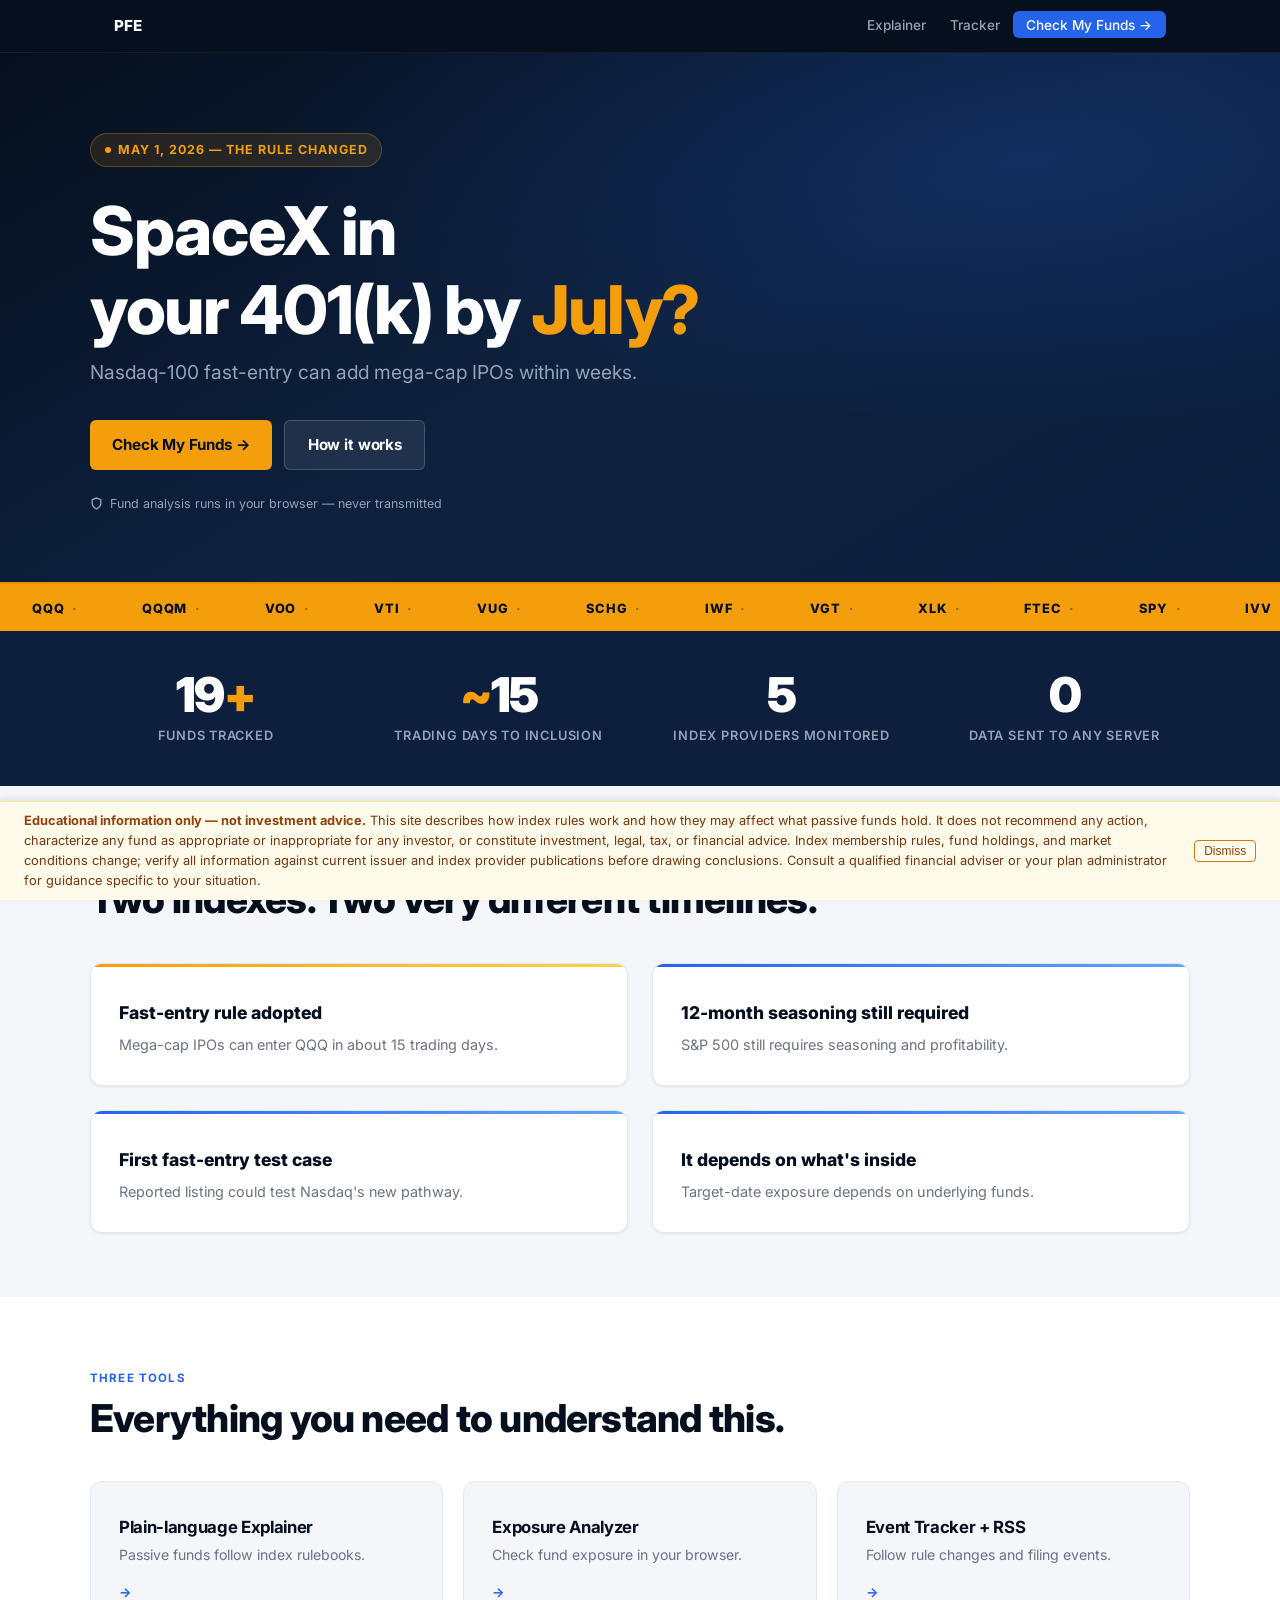
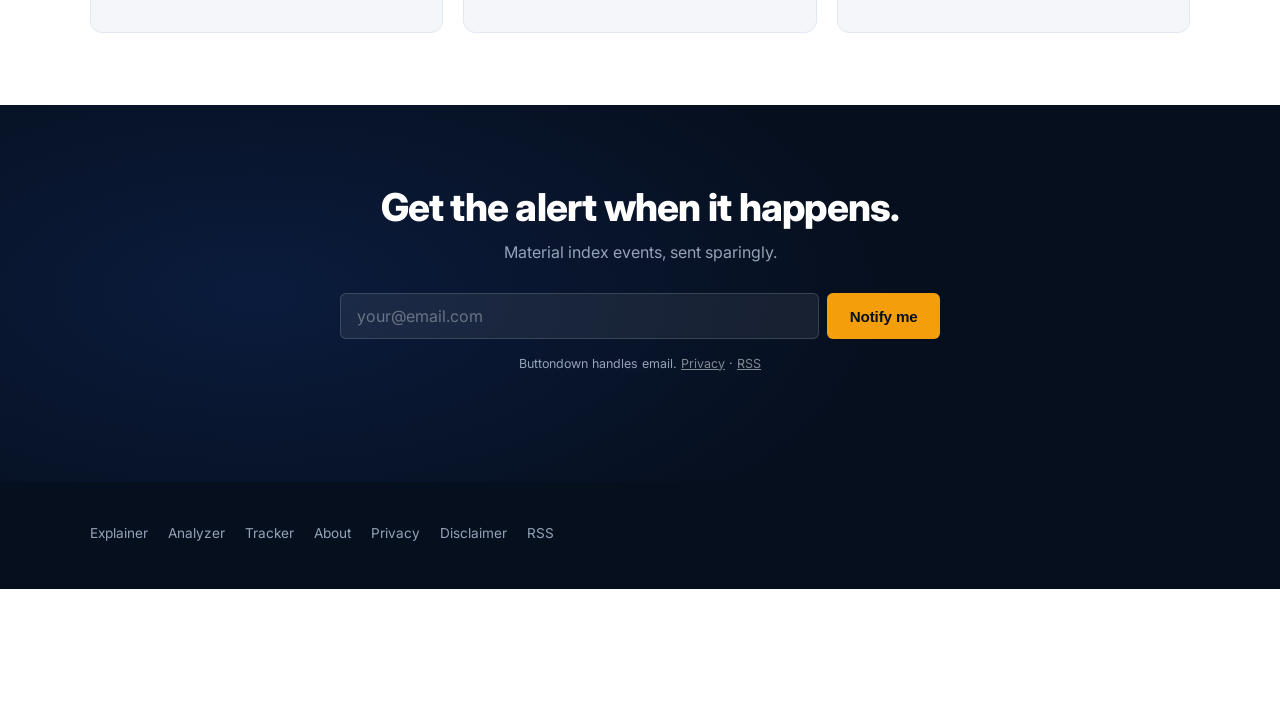
==== commit 3b4434ff: "Trim site copy" ====
--- a/index.html
+++ b/index.html
@@ -31,8 +31,8 @@
       <span class="hero__tag-dot" aria-hidden="true"></span>
       May 1, 2026 — The Rule Changed
     </div>
-    <h1>SpaceX could be in<br>your 401(k) by <em>July.</em></h1>
-    <p class="hero__sub">The Nasdaq-100 added a fast-entry rule for mega-cap IPOs. If SpaceX lists on Nasdaq, funds like QQQ could hold it within 15 trading days. Here's what that means for you.</p>
+    <h1>SpaceX in<br>your 401(k) by <em>July?</em></h1>
+    <p class="hero__sub">Nasdaq-100 fast-entry can add mega-cap IPOs within weeks.</p>
     <div class="hero__ctas">
       <a href="analyzer/" class="btn btn--amber">Check My Funds →</a>
       <a href="explainer/" class="btn btn--ghost-white">How it works</a>
@@ -119,39 +119,27 @@
     <div class="moment__grid">
 
       <article class="moment-card moment-card--amber">
-        <div class="moment-card__eyebrow">Nasdaq-100 · Effective May 1, 2026</div>
+        <div class="moment-card__eyebrow"></div>
         <div class="moment-card__headline">Fast-entry rule adopted</div>
-        <p class="moment-card__body">Top-40 mega-cap IPOs assessed on day ~7 after listing. Added on day ~15. Low-float names enter at a capped weight and ramp at subsequent reconstitutions.</p>
-        <div>
-          <span class="moment-card__badge badge--red">Affects QQQ · QQQM</span>
-        </div>
+        <p class="moment-card__body">Mega-cap IPOs can enter QQQ in about 15 trading days.</p>
       </article>
 
       <article class="moment-card">
-        <div class="moment-card__eyebrow">S&amp;P 500 · No change</div>
+        <div class="moment-card__eyebrow"></div>
         <div class="moment-card__headline">12-month seasoning still required</div>
-        <p class="moment-card__body">S&amp;P Dow Jones has not adopted fast-entry. Requires 12 months of trading history plus GAAP profitability. SpaceX's S&amp;P 500 debut would be years away, not weeks.</p>
-        <div>
-          <span class="moment-card__badge badge--blue">Affects VOO · IVV · SPY differently</span>
-        </div>
+        <p class="moment-card__body">S&amp;P 500 still requires seasoning and profitability.</p>
       </article>
 
       <article class="moment-card">
-        <div class="moment-card__eyebrow">SpaceX · Reported listing ~June 12</div>
+        <div class="moment-card__eyebrow"></div>
         <div class="moment-card__headline">First fast-entry test case</div>
-        <p class="moment-card__body">Reported Nasdaq listing target: June 12 (ticker SPCX). Based on press reporting — not yet SEC-confirmed. If it lists and qualifies, QQQ holders could own it by early July.</p>
-        <div>
-          <span class="moment-card__badge badge--amber">Reported · Verify on EDGAR</span>
-        </div>
+        <p class="moment-card__body">Reported listing could test Nasdaq's new pathway.</p>
       </article>
 
       <article class="moment-card">
-        <div class="moment-card__eyebrow">Target-date funds · Your 401(k)</div>
+        <div class="moment-card__eyebrow"></div>
         <div class="moment-card__headline">It depends on what's inside</div>
-        <p class="moment-card__body">A "2045 Fund" holds underlying index funds. The exposure passes through. The question is which indexes those underlying funds track — and whether any track the Nasdaq-100.</p>
-        <div>
-          <span class="moment-card__badge badge--green">Use the Analyzer to check</span>
-        </div>
+        <p class="moment-card__body">Target-date exposure depends on underlying funds.</p>
       </article>
 
     </div>
@@ -167,24 +155,24 @@
   <div class="features__grid">
 
     <a href="explainer/" class="feature-card">
-      <div class="feature-card__num" aria-hidden="true">01</div>
+      <div class="feature-card__num" aria-hidden="true"></div>
       <h3>Plain-language Explainer</h3>
-      <p>How passive funds work, what the fast-entry rule actually says, and why S&amp;P timing is completely different.</p>
-      <span class="feature-card__arrow">Read the explainer <span aria-hidden="true">→</span></span>
+      <p>Passive funds follow index rulebooks.</p>
+      <span class="feature-card__arrow"><span aria-hidden="true">→</span></span>
     </a>
 
     <a href="analyzer/" class="feature-card">
-      <div class="feature-card__num" aria-hidden="true">02</div>
+      <div class="feature-card__num" aria-hidden="true"></div>
       <h3>Exposure Analyzer</h3>
-      <p>Pick the funds on your plan menu. Get a card for each one: which index, which tier, what questions to ask. All in your browser.</p>
-      <span class="feature-card__arrow">Open the analyzer <span aria-hidden="true">→</span></span>
+      <p>Check fund exposure in your browser.</p>
+      <span class="feature-card__arrow"><span aria-hidden="true">→</span></span>
     </a>
 
     <a href="tracker/" class="feature-card">
-      <div class="feature-card__num" aria-hidden="true">03</div>
+      <div class="feature-card__num" aria-hidden="true"></div>
       <h3>Event Tracker + RSS</h3>
-      <p>A sourced timeline of methodology changes, IPO filings, eligibility windows, and reconstitution dates. Free RSS feed included.</p>
-      <span class="feature-card__arrow">View the tracker <span aria-hidden="true">→</span></span>
+      <p>Follow rule changes and filing events.</p>
+      <span class="feature-card__arrow"><span aria-hidden="true">→</span></span>
     </a>
 
   </div>
@@ -194,7 +182,7 @@
 <section class="email-section" aria-labelledby="email-heading">
   <div class="email-section__inner">
     <h2 id="email-heading">Get the alert when it happens.</h2>
-    <p>Free email when a material event lands — fast-entry addition, eligibility window, lockup expiry. No noise.</p>
+    <p>Material index events, sent sparingly.</p>
     <form
       action="https://buttondown.email/api/emails/embed-subscribe/YOUR_LIST_NAME"
       method="post"
@@ -206,7 +194,7 @@
       <input type="email" name="email" placeholder="your@email.com" required autocomplete="email" aria-label="Email address">
       <button type="submit" class="btn btn--amber">Notify me</button>
     </form>
-    <p class="email-meta">Email goes to Buttondown — not this repo. <a href="privacy/">Privacy details</a> · <a href="feed.xml">RSS instead</a></p>
+    <p class="email-meta">Buttondown handles email. <a href="privacy/">Privacy</a> · <a href="feed.xml">RSS</a></p>
   </div>
 </section>
 
@@ -222,7 +210,6 @@
       <li><a href="disclaimer/">Disclaimer</a></li>
       <li><a href="feed.xml">RSS</a></li>
     </ul>
-    <p class="site-footer__copy">Educational information only — not investment advice.</p>
   </div>
 </footer>
 
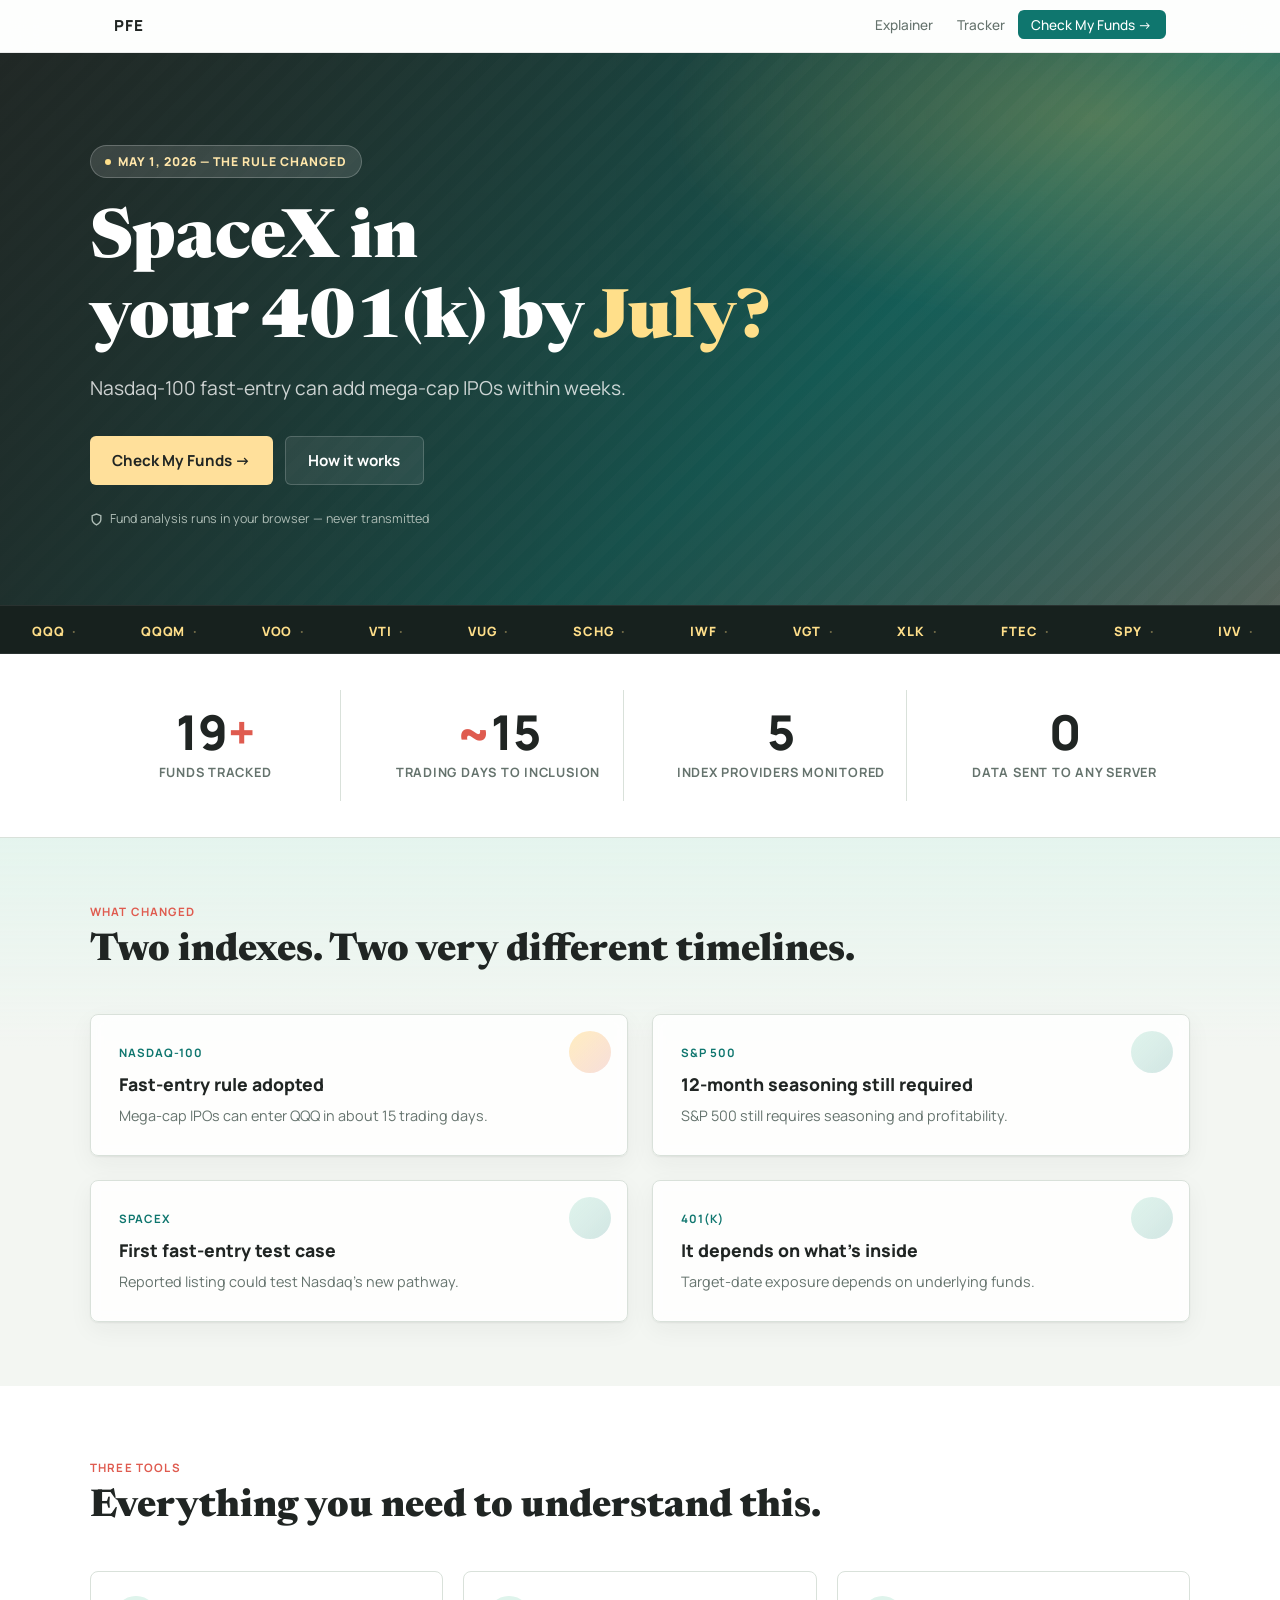
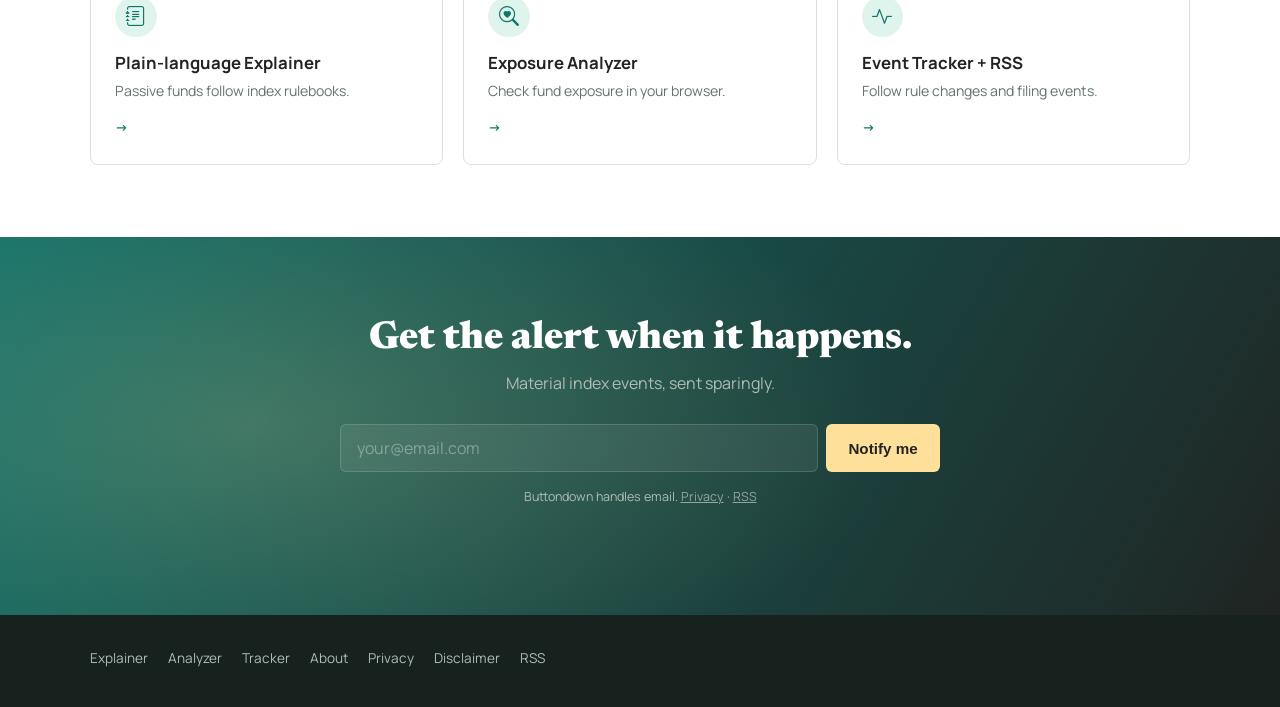
==== commit e6e3571e: "Refresh site design and remove disclaimer banners" ====
--- a/index.html
+++ b/index.html
@@ -7,6 +7,7 @@
   <meta name="description" content="The Nasdaq-100 added a fast-entry rule. SpaceX may list next month. See which funds in your 401(k) are affected — analyzed in your browser, never transmitted.">
   <link rel="preconnect" href="https://fonts.googleapis.com">
   <link rel="preconnect" href="https://fonts.gstatic.com" crossorigin>
+  <link rel="stylesheet" href="https://cdn.jsdelivr.net/npm/bootstrap-icons@1.11.3/font/bootstrap-icons.min.css">
   <link rel="stylesheet" href="css/style.css">
   <link rel="alternate" type="application/rss+xml" title="Index Events Feed" href="feed.xml">
 </head>
@@ -119,25 +120,25 @@
     <div class="moment__grid">
 
       <article class="moment-card moment-card--amber">
-        <div class="moment-card__eyebrow"></div>
+        <div class="moment-card__eyebrow">Nasdaq-100</div>
         <div class="moment-card__headline">Fast-entry rule adopted</div>
         <p class="moment-card__body">Mega-cap IPOs can enter QQQ in about 15 trading days.</p>
       </article>
 
       <article class="moment-card">
-        <div class="moment-card__eyebrow"></div>
+        <div class="moment-card__eyebrow">S&amp;P 500</div>
         <div class="moment-card__headline">12-month seasoning still required</div>
         <p class="moment-card__body">S&amp;P 500 still requires seasoning and profitability.</p>
       </article>
 
       <article class="moment-card">
-        <div class="moment-card__eyebrow"></div>
+        <div class="moment-card__eyebrow">SpaceX</div>
         <div class="moment-card__headline">First fast-entry test case</div>
         <p class="moment-card__body">Reported listing could test Nasdaq's new pathway.</p>
       </article>
 
       <article class="moment-card">
-        <div class="moment-card__eyebrow"></div>
+        <div class="moment-card__eyebrow">401(k)</div>
         <div class="moment-card__headline">It depends on what's inside</div>
         <p class="moment-card__body">Target-date exposure depends on underlying funds.</p>
       </article>
@@ -155,21 +156,21 @@
   <div class="features__grid">
 
     <a href="explainer/" class="feature-card">
-      <div class="feature-card__num" aria-hidden="true"></div>
+      <div class="feature-card__num" aria-hidden="true"><i class="bi bi-journal-text"></i></div>
       <h3>Plain-language Explainer</h3>
       <p>Passive funds follow index rulebooks.</p>
       <span class="feature-card__arrow"><span aria-hidden="true">→</span></span>
     </a>
 
     <a href="analyzer/" class="feature-card">
-      <div class="feature-card__num" aria-hidden="true"></div>
+      <div class="feature-card__num" aria-hidden="true"><i class="bi bi-search-heart"></i></div>
       <h3>Exposure Analyzer</h3>
       <p>Check fund exposure in your browser.</p>
       <span class="feature-card__arrow"><span aria-hidden="true">→</span></span>
     </a>
 
     <a href="tracker/" class="feature-card">
-      <div class="feature-card__num" aria-hidden="true"></div>
+      <div class="feature-card__num" aria-hidden="true"><i class="bi bi-activity"></i></div>
       <h3>Event Tracker + RSS</h3>
       <p>Follow rule changes and filing events.</p>
       <span class="feature-card__arrow"><span aria-hidden="true">→</span></span>
@@ -213,6 +214,5 @@
   </div>
 </footer>
 
-<script src="js/disclaimer.js"></script>
 </body>
 </html>
--- a/css/style.css
+++ b/css/style.css
@@ -1,21 +1,23 @@
 /* ─── Fonts ─── */
-@import url('https://fonts.googleapis.com/css2?family=Inter:wght@400;500;600;700;800;900&display=swap');
+@import url('https://fonts.googleapis.com/css2?family=Manrope:wght@400;500;600;700;800&family=Newsreader:opsz,wght@6..72,600;6..72,700&display=swap');
 
 /* ─── Custom properties ─── */
 :root {
-  --ink:          #060f1e;
-  --ink-mid:      #0d1f3c;
-  --ink-lite:     #1a3557;
-  --accent:       #2563eb;
-  --accent-hover: #1d4ed8;
-  --amber:        #f59e0b;
-  --amber-lite:   #fef3c7;
+  --ink:          #202523;
+  --ink-mid:      #2d3834;
+  --ink-lite:     #3f504a;
+  --accent:       #0f766e;
+  --accent-hover: #0b5f58;
+  --amber:        #f0b44c;
+  --amber-lite:   #fff3d3;
+  --coral:        #df5b4f;
+  --mint:         #dff4ec;
   --surface:      #ffffff;
-  --bg:           #f4f6fa;
-  --border:       #e2e8f0;
-  --text:         #111827;
-  --muted:        #6b7280;
-  --muted-dark:   #94a3b8;
+  --bg:           #f3f6f2;
+  --border:       #d9e1da;
+  --text:         #242927;
+  --muted:        #65736d;
+  --muted-dark:   #aebdb6;
 
   /* exposure tiers */
   --tier-direct: #ef4444;
@@ -25,11 +27,11 @@
   --tier-low:    #6b7280;
 
   --radius-sm: 6px;
-  --radius:    12px;
-  --radius-lg: 20px;
-  --shadow-sm: 0 1px 3px rgba(0,0,0,.08);
-  --shadow:    0 4px 16px rgba(0,0,0,.10);
-  --shadow-lg: 0 12px 40px rgba(0,0,0,.15);
+  --radius:    8px;
+  --radius-lg: 14px;
+  --shadow-sm: 0 1px 2px rgba(32,37,35,.07), 0 8px 24px rgba(32,37,35,.05);
+  --shadow:    0 10px 28px rgba(32,37,35,.10);
+  --shadow-lg: 0 18px 50px rgba(32,37,35,.14);
   --max-w:     840px;
   --max-w-wide:1100px;
 }
@@ -38,18 +40,21 @@
 *, *::before, *::after { box-sizing: border-box; margin: 0; padding: 0; }
 html { scroll-behavior: smooth; }
 body {
-  font-family: 'Inter', system-ui, -apple-system, sans-serif;
+  font-family: 'Manrope', system-ui, -apple-system, sans-serif;
   font-size: 1rem;
   line-height: 1.65;
   color: var(--text);
-  background: var(--surface);
+  background:
+    linear-gradient(180deg, rgba(15,118,110,.05), transparent 28rem),
+    var(--bg);
   -webkit-font-smoothing: antialiased;
 }
 img { max-width: 100%; display: block; }
 a { color: var(--accent); text-decoration: underline; }
 a:hover { color: var(--accent-hover); }
 a:focus-visible { outline: 3px solid var(--accent); outline-offset: 2px; border-radius: 2px; }
-h1,h2,h3,h4 { line-height: 1.18; font-weight: 800; letter-spacing: -.02em; color: var(--ink); }
+h1,h2,h3,h4 { line-height: 1.18; font-weight: 800; letter-spacing: 0; color: var(--ink); }
+h1,h2 { font-family: 'Newsreader', Georgia, serif; }
 h1 { font-size: clamp(2.4rem, 6vw, 4.2rem); }
 h2 { font-size: clamp(1.6rem, 3.5vw, 2.4rem); }
 h3 { font-size: 1.15rem; font-weight: 700; }
@@ -63,9 +68,10 @@
 
 /* ─── Navigation ─── */
 .site-nav {
-  background: var(--ink);
+  background: rgba(255,255,255,.9);
+  backdrop-filter: blur(16px);
   position: sticky; top: 0; z-index: 100;
-  border-bottom: 1px solid rgba(255,255,255,.06);
+  border-bottom: 1px solid rgba(32,37,35,.09);
 }
 .site-nav__inner {
   max-width: var(--max-w-wide);
@@ -74,19 +80,20 @@
   min-height: 3.25rem; flex-wrap: wrap;
 }
 .site-nav__brand {
-  color: #fff; font-weight: 800; font-size: .95rem;
-  text-decoration: none; letter-spacing: -.01em; white-space: nowrap;
-}
-.site-nav__brand:hover { color: var(--amber); }
+  color: var(--ink); font-weight: 800; font-size: .95rem;
+  text-decoration: none; letter-spacing: .08em; white-space: nowrap;
+  text-transform: uppercase;
+}
+.site-nav__brand:hover { color: var(--accent); }
 .site-nav__links { display:flex; gap:.1rem; list-style:none; padding:0; margin:0; flex-wrap:wrap; margin-left: auto; }
 .site-nav__links a {
-  color: var(--muted-dark); text-decoration: none;
+  color: var(--muted); text-decoration: none;
   font-size: .85rem; font-weight: 500;
   padding: .35rem .7rem; border-radius: var(--radius-sm);
   transition: color .15s, background .15s;
 }
-.site-nav__links a:hover { color:#fff; background:rgba(255,255,255,.08); }
-.site-nav__links a[aria-current="page"] { color:#fff; }
+.site-nav__links a:hover { color:var(--ink); background:rgba(15,118,110,.08); }
+.site-nav__links a[aria-current="page"] { color:var(--ink); }
 .nav-cta {
   background: var(--accent) !important;
   color: #fff !important;
@@ -97,29 +104,34 @@
 
 /* ─── Hero ─── */
 .hero {
-  background: linear-gradient(150deg, var(--ink) 0%, #0e2240 55%, #0a1e3d 100%);
-  padding: 5rem 1.5rem 4rem;
+  background:
+    linear-gradient(135deg, rgba(255,255,255,.02) 0 25%, transparent 25% 50%, rgba(255,255,255,.025) 50% 75%, transparent 75%),
+    linear-gradient(140deg, #21312c 0%, #0f766e 62%, #d75a4d 160%);
+  background-size: 28px 28px, auto;
+  padding: 5.75rem 1.5rem 4.5rem;
   position: relative;
   overflow: hidden;
 }
 .hero::before {
   content: '';
   position: absolute; inset: 0;
-  background: radial-gradient(ellipse 60% 50% at 80% 20%, rgba(37,99,235,.18), transparent);
+  background:
+    radial-gradient(ellipse 55% 60% at 86% 12%, rgba(240,180,76,.28), transparent 62%),
+    linear-gradient(90deg, rgba(32,37,35,.78), rgba(32,37,35,.12));
   pointer-events: none;
 }
-.hero__inner { max-width: var(--max-w-wide); margin: 0 auto; }
+.hero__inner { max-width: var(--max-w-wide); margin: 0 auto; position: relative; }
 .hero__tag {
   display: inline-flex; align-items: center; gap: .45rem;
-  background: rgba(245,158,11,.12); border: 1px solid rgba(245,158,11,.3);
-  color: var(--amber); font-size: .78rem; font-weight: 700;
+  background: rgba(255,255,255,.12); border: 1px solid rgba(255,255,255,.22);
+  color: #ffe6aa; font-size: .76rem; font-weight: 800;
   text-transform: uppercase; letter-spacing: .08em;
   padding: .35rem .85rem; border-radius: 999px;
   margin-bottom: 1.5rem;
 }
 .hero__tag-dot {
   width: 6px; height: 6px; border-radius: 50%;
-  background: var(--amber);
+  background: #ffdf8a;
   animation: pulse 2s infinite;
 }
 @keyframes pulse {
@@ -128,16 +140,17 @@
 }
 .hero h1 {
   color: #fff;
-  max-width: 780px;
-  margin-bottom: .5rem;
+  max-width: 720px;
+  margin-bottom: .75rem;
+  text-wrap: balance;
 }
 .hero h1 em {
   font-style: normal;
-  color: var(--amber);
+  color: #ffdf8a;
   position: relative;
 }
 .hero__sub {
-  color: var(--muted-dark);
+  color: rgba(255,255,255,.78);
   font-size: clamp(1rem, 2vw, 1.2rem);
   max-width: 560px;
   margin-bottom: 2rem;
@@ -150,7 +163,7 @@
   padding: .7rem 1.4rem; border-radius: var(--radius-sm);
   font-size: .95rem; font-weight: 700; border: none;
   cursor: pointer; text-decoration: none;
-  transition: all .18s; letter-spacing: -.01em;
+  transition: all .18s; letter-spacing: 0;
 }
 .btn--primary {
   background: var(--accent); color: #fff;
@@ -161,8 +174,8 @@
   transform: translateY(-1px);
   box-shadow: 0 6px 20px rgba(37,99,235,.35);
 }
-.btn--amber { background: var(--amber); color: var(--ink); }
-.btn--amber:hover { background: #e58e07; color: var(--ink); transform:translateY(-1px); }
+.btn--amber { background: #ffe09b; color: var(--ink); }
+.btn--amber:hover { background: #f6c75e; color: var(--ink); transform:translateY(-1px); }
 .btn--ghost-white {
   background: rgba(255,255,255,.08);
   border: 1px solid rgba(255,255,255,.18);
@@ -176,11 +189,12 @@
 
 /* ─── Ticker tape ─── */
 .ticker {
-  background: var(--amber);
+  background: #17211e;
   overflow: hidden;
   white-space: nowrap;
   padding: .65rem 0;
-  border-top: 2px solid rgba(0,0,0,.08);
+  border-top: 1px solid rgba(255,255,255,.08);
+  border-bottom: 1px solid rgba(255,255,255,.08);
 }
 .ticker__inner {
   display: inline-flex; gap: 0;
@@ -195,15 +209,16 @@
   display: inline-flex; align-items: center; gap: .5rem;
   padding: 0 2rem;
   font-size: .8rem; font-weight: 800;
-  color: var(--ink);
+  color: #ffdf8a;
   text-transform: uppercase; letter-spacing: .06em;
 }
 .ticker__item::after { content: '·'; opacity: .4; }
 
 /* ─── Stats bar ─── */
 .stats-bar {
-  background: var(--ink-mid);
-  padding: 2.5rem 1.5rem;
+  background: var(--surface);
+  padding: 2.25rem 1.5rem;
+  border-bottom: 1px solid var(--border);
 }
 .stats-bar__inner {
   max-width: var(--max-w-wide); margin: 0 auto;
@@ -212,19 +227,25 @@
   gap: 2rem;
   text-align: center;
 }
-.stat { }
+.stat {
+  padding: 1.1rem;
+  border-right: 1px solid var(--border);
+}
+.stat:last-child { border-right: none; }
 .stat__num {
   font-size: clamp(2rem, 5vw, 3rem);
-  font-weight: 900; color: #fff;
-  letter-spacing: -.04em;
+  font-weight: 900; color: var(--ink);
+  letter-spacing: 0;
   line-height: 1;
 }
-.stat__num span { color: var(--amber); }
-.stat__label { font-size: .8rem; color: var(--muted-dark); margin-top: .4rem; text-transform: uppercase; letter-spacing: .06em; font-weight: 600; }
+.stat__num span { color: var(--coral); }
+.stat__label { font-size: .8rem; color: var(--muted); margin-top: .4rem; text-transform: uppercase; letter-spacing: .06em; font-weight: 700; }
 
 /* ─── "The moment" section ─── */
 .moment {
-  background: var(--bg);
+  background:
+    linear-gradient(180deg, rgba(223,244,236,.7), transparent 38%),
+    var(--bg);
   padding: 4rem 1.5rem;
 }
 .moment__inner { max-width: var(--max-w-wide); margin: 0 auto; }
@@ -235,27 +256,28 @@
   margin-top: 2.5rem;
 }
 .moment-card {
-  background: var(--surface);
+  background: rgba(255,255,255,.86);
   border: 1px solid var(--border);
   border-radius: var(--radius);
   padding: 1.75rem;
   box-shadow: var(--shadow-sm);
   position: relative;
   overflow: hidden;
+  backdrop-filter: blur(6px);
 }
 .moment-card::before {
   content: '';
-  position: absolute; top:0; left:0; right:0;
-  height: 3px;
-  background: linear-gradient(90deg, var(--accent), #60a5fa);
+  position: absolute; top:1rem; right:1rem;
+  width: 42px; height: 42px; border-radius: 50%;
+  background: linear-gradient(135deg, var(--mint), rgba(15,118,110,.18));
 }
 .moment-card--amber::before {
-  background: linear-gradient(90deg, var(--amber), #fcd34d);
+  background: linear-gradient(135deg, #ffedc0, rgba(223,91,79,.2));
 }
 .moment-card__eyebrow {
   font-size: .72rem; font-weight: 700;
   text-transform: uppercase; letter-spacing: .08em;
-  color: var(--muted); margin-bottom: .65rem;
+  color: var(--accent); margin-bottom: .65rem;
 }
 .moment-card__headline {
   font-size: 1.1rem; font-weight: 800; color: var(--ink);
@@ -280,35 +302,39 @@
 .features__header { max-width: var(--max-w-wide); margin: 0 auto 2.5rem; }
 .section-label {
   font-size: .72rem; font-weight: 700; text-transform: uppercase;
-  letter-spacing: .1em; color: var(--accent); margin-bottom: .5rem;
+  letter-spacing: .1em; color: var(--coral); margin-bottom: .5rem;
 }
 .features__grid {
   max-width: var(--max-w-wide); margin: 0 auto;
   display: grid; grid-template-columns: repeat(3, 1fr); gap: 1.25rem;
 }
 .feature-card {
-  background: var(--bg);
+  background: #ffffff;
   border: 1px solid var(--border);
   border-radius: var(--radius);
-  padding: 1.75rem;
+  padding: 1.5rem;
   text-decoration: none;
   display: block;
   transition: transform .2s, box-shadow .2s, border-color .2s;
   position: relative; overflow: hidden;
 }
 .feature-card:hover {
-  transform: translateY(-4px);
+  transform: translateY(-3px);
   box-shadow: var(--shadow-lg);
   border-color: var(--accent);
   text-decoration: none;
 }
 .feature-card__num {
-  font-size: 3rem; font-weight: 900;
-  color: var(--border); line-height: 1;
-  margin-bottom: .5rem;
+  width: 2.6rem; height: 2.6rem;
+  display: inline-flex; align-items: center; justify-content: center;
+  font-size: 1.25rem; font-weight: 900;
+  color: var(--accent); line-height: 1;
+  margin-bottom: 1rem;
+  background: var(--mint);
+  border-radius: 50%;
   transition: color .2s;
 }
-.feature-card:hover .feature-card__num { color: #dbeafe; }
+.feature-card:hover .feature-card__num { color: var(--coral); background: #fff0df; }
 .feature-card h3 { font-size: 1.05rem; color: var(--ink); margin-bottom: .4rem; }
 .feature-card p { font-size: .88rem; color: var(--muted); margin: 0; line-height: 1.55; }
 .feature-card__arrow {
@@ -322,14 +348,16 @@
 
 /* ─── Email capture ─── */
 .email-section {
-  background: var(--ink);
+  background:
+    linear-gradient(120deg, rgba(15,118,110,.92), rgba(32,37,35,.96)),
+    var(--ink);
   padding: 5rem 1.5rem;
   position: relative; overflow: hidden;
 }
 .email-section::before {
   content: '';
   position: absolute; inset: 0;
-  background: radial-gradient(ellipse 50% 80% at 20% 50%, rgba(37,99,235,.15), transparent);
+  background: radial-gradient(ellipse 50% 80% at 20% 50%, rgba(255,224,155,.2), transparent);
   pointer-events: none;
 }
 .email-section__inner { max-width: 600px; margin: 0 auto; text-align: center; position: relative; }
@@ -388,25 +416,28 @@
 
 /* ─── Page header (inner pages) ─── */
 .page-header {
-  background: var(--ink);
-  padding: 3rem 1.5rem 2.5rem;
+  background:
+    linear-gradient(130deg, #202523 0%, #2e5146 72%, #df5b4f 160%);
+  padding: 3.4rem 1.5rem 2.8rem;
   position: relative; overflow: hidden;
 }
 .page-header::before {
   content: '';
   position: absolute; inset: 0;
-  background: radial-gradient(ellipse 50% 80% at 80% 50%, rgba(37,99,235,.12), transparent);
+  background:
+    linear-gradient(135deg, rgba(255,255,255,.04) 0 25%, transparent 25% 50%, rgba(255,255,255,.035) 50% 75%, transparent 75%);
+  background-size: 28px 28px;
   pointer-events: none;
 }
 .page-header__inner { max-width: var(--max-w-wide); margin: 0 auto; position: relative; }
 .page-header h1 { color: #fff; font-size: clamp(1.8rem, 4vw, 2.8rem); margin-bottom: .4rem; }
-.page-header p  { color: var(--muted-dark); margin: 0; font-size: 1rem; max-width: 560px; }
+.page-header p  { color: rgba(255,255,255,.76); margin: 0; font-size: 1rem; max-width: 560px; }
 
 /* ─── Prose sections (inner pages) ─── */
-.prose-section { padding: 2.5rem 1.5rem; background: var(--surface); }
+.prose-section { padding: 2.75rem 1.5rem; background: var(--surface); }
 .prose-section + .prose-section { border-top: 1px solid var(--border); }
 .prose-body { max-width: var(--max-w); margin: 0 auto; }
-.prose-body h2 { margin-top: 2.5rem; margin-bottom: .6rem; font-size: 1.5rem; }
+.prose-body h2 { margin-top: 2.5rem; margin-bottom: .6rem; font-size: 1.65rem; }
 .prose-body h2:first-child { margin-top: 0; }
 .prose-body h3 { margin-top: 1.5rem; margin-bottom: .4rem; font-size: 1.05rem; }
 .prose-body blockquote {
@@ -416,10 +447,10 @@
 }
 .source-stamp { font-size: .75rem; color: var(--muted); font-style: italic; }
 .callout {
-  background: #eff6ff; border: 1px solid #bfdbfe;
+  background: var(--mint); border: 1px solid #b8ded1;
   border-radius: var(--radius-sm); padding: 1rem 1.2rem; margin-bottom: 1.2rem;
 }
-.callout--amber { background: #fffbeb; border-color: #fde68a; }
+.callout--amber { background: #fff4db; border-color: #f3d38a; }
 .callout--neutral { background: var(--bg); border-color: var(--border); }
 
 /* ─── Exposure badges ─── */
@@ -429,10 +460,10 @@
   font-size: .75rem; font-weight: 700;
   text-transform: uppercase; letter-spacing: .04em; white-space: nowrap;
 }
-.exposure-badge--direct   { background: #fee2e2; color: var(--tier-direct); }
-.exposure-badge--likely   { background: #fef3c7; color: #92400e; }
-.exposure-badge--diff     { background: #e0f2fe; color: #0c4a6e; }
-.exposure-badge--indirect { background: #ede9fe; color: #5b21b6; }
+.exposure-badge--direct   { background: #ffe4df; color: #b63a30; }
+.exposure-badge--likely   { background: #fff0cf; color: #8a5b08; }
+.exposure-badge--diff     { background: var(--mint); color: var(--accent); }
+.exposure-badge--indirect { background: #ece6fb; color: #5b35a8; }
 .exposure-badge--low      { background: #f3f4f6; color: var(--tier-low); }
 
 /* ─── Fund cards (Analyzer) ─── */
@@ -442,7 +473,7 @@
   gap: 1.25rem; margin-top: 1.5rem;
 }
 .fund-card {
-  background: var(--surface);
+  background: #ffffff;
   border: 1px solid var(--border);
   border-radius: var(--radius);
   box-shadow: var(--shadow-sm);
@@ -455,7 +486,7 @@
   border-bottom: 1px solid var(--border);
   display: flex; align-items: flex-start; justify-content: space-between; gap: .5rem;
 }
-.fund-card__ticker { font-weight: 900; font-size: 1.25rem; color: var(--ink); letter-spacing: -.02em; }
+.fund-card__ticker { font-weight: 900; font-size: 1.25rem; color: var(--ink); letter-spacing: 0; }
 .fund-card__name   { font-size: .82rem; color: var(--muted); margin-top: .1rem; }
 .fund-card__body   { padding: .9rem 1.2rem; }
 .fund-card__row    { display:flex; gap:.5rem; margin-bottom:.5rem; font-size:.875rem; }
@@ -468,7 +499,7 @@
 
 /* ─── Rollup card ─── */
 .rollup-card {
-  background: var(--ink); color: #fff;
+  background: linear-gradient(135deg, var(--ink), #174f47); color: #fff;
   border-radius: var(--radius); padding: 2rem;
   margin-top: 2rem;
 }
@@ -476,12 +507,12 @@
 .rollup-grid {
   display: grid; grid-template-columns: repeat(auto-fit, minmax(140px, 1fr)); gap: 1.25rem;
 }
-.rollup-stat__num { font-size: 2.2rem; font-weight: 900; letter-spacing: -.04em; }
+.rollup-stat__num { font-size: 2.2rem; font-weight: 900; letter-spacing: 0; }
 .rollup-stat__label { font-size: .78rem; color: var(--muted-dark); text-transform: uppercase; letter-spacing: .06em; font-weight: 600; }
 
 /* ─── Analyzer input ─── */
 .analyzer-input {
-  background: var(--surface); border: 1px solid var(--border);
+  background: #ffffff; border: 1px solid var(--border);
   border-radius: var(--radius); padding: 1.75rem; margin-bottom: 1.5rem;
   box-shadow: var(--shadow-sm);
 }
@@ -497,7 +528,7 @@
   user-select: none;
 }
 .fund-chip:hover { border-color: var(--accent); color: var(--accent); }
-.fund-chip.selected { border-color: var(--accent); background: #eff6ff; color: var(--accent); }
+.fund-chip.selected { border-color: var(--accent); background: var(--mint); color: var(--accent); }
 .fund-chip input[type="checkbox"] { display: none; }
 .or-divider {
   display: flex; align-items: center; gap: .75rem;
@@ -538,12 +569,12 @@
   background: var(--surface); z-index: 1;
 }
 .timeline-dot--methodology  { background: #eff6ff; border-color: var(--accent); }
-.timeline-dot--listing      { background: #fee2e2; border-color: var(--tier-direct); }
-.timeline-dot--eligibility  { background: #fef3c7; border-color: var(--tier-likely); }
+.timeline-dot--listing      { background: #ffe4df; border-color: var(--coral); }
+.timeline-dot--eligibility  { background: #fff0cf; border-color: var(--amber); }
 .timeline-dot--lockup       { background: #ede9fe; border-color: var(--tier-indir); }
 .timeline-dot--reconstitution { background: #f0fdf4; border-color: #16a34a; }
 .timeline-content {
-  flex: 1; background: var(--surface);
+  flex: 1; background: #ffffff;
   border: 1px solid var(--border); border-radius: var(--radius);
   padding: 1rem 1.2rem; box-shadow: var(--shadow-sm);
 }
@@ -563,9 +594,9 @@
 
 /* ─── Site footer ─── */
 .site-footer {
-  background: var(--ink);
-  color: var(--muted-dark);
-  padding: 2.5rem 1.5rem;
+  background: #17211e;
+  color: #9cafaa;
+  padding: 2rem 1.5rem;
   font-size: .85rem;
 }
 .site-footer__inner {
@@ -574,7 +605,7 @@
 }
 .site-footer__links { list-style:none; padding:0; margin:0; display:flex; flex-wrap:wrap; gap:.4rem 1.25rem; }
 .site-footer__links a { color: var(--muted-dark); text-decoration:none; }
-.site-footer__links a:hover { color:#fff; }
+.site-footer__links a:hover { color:#ffdf8a; }
 .site-footer__copy { color: #3d5273; }
 
 /* ─── RSS link ─── */
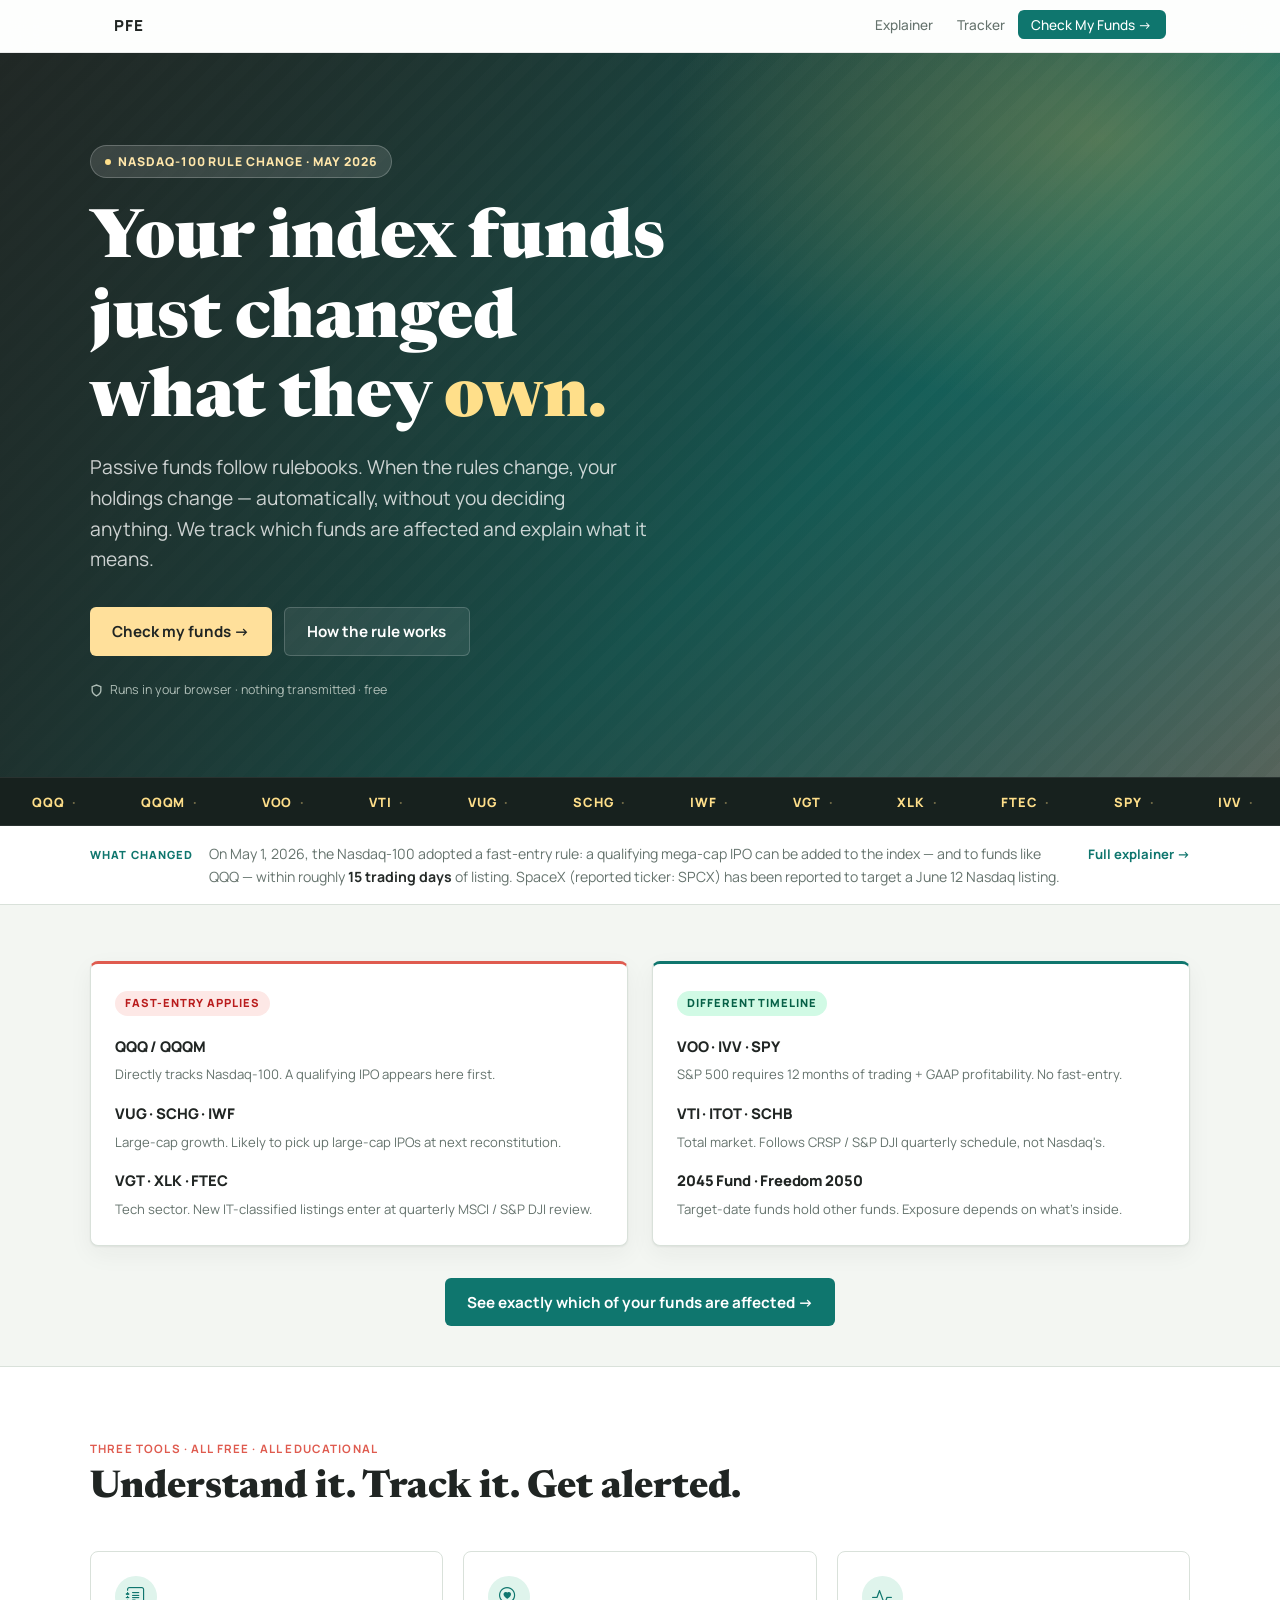
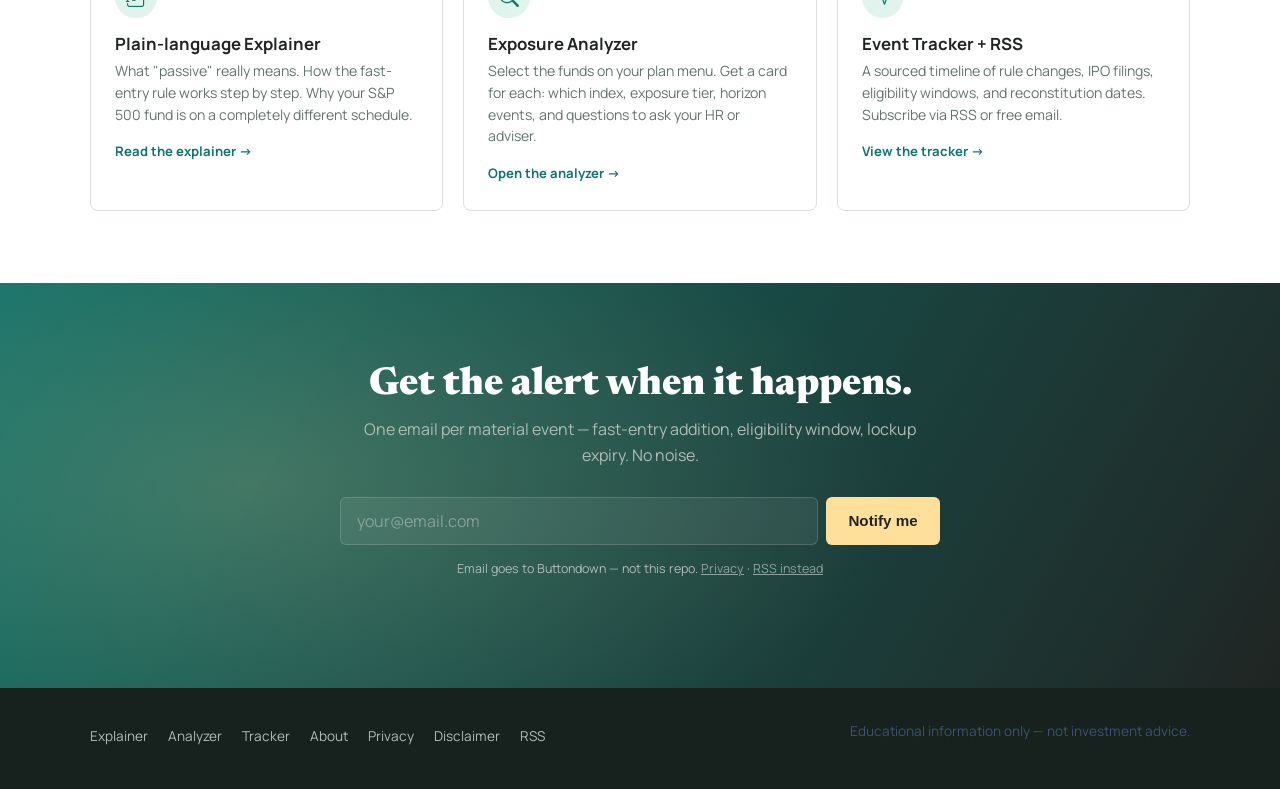
==== commit 9f92ffd3: "landing: clarity-first rewrite — context strip, fund-split stakes section, specific feature copy" ====
--- a/index.html
+++ b/index.html
@@ -3,8 +3,8 @@
 <head>
   <meta charset="UTF-8">
   <meta name="viewport" content="width=device-width, initial-scale=1">
-  <title>Passive Fund Exposure — Your Index Fund Just Changed What It Owns</title>
-  <meta name="description" content="The Nasdaq-100 added a fast-entry rule. SpaceX may list next month. See which funds in your 401(k) are affected — analyzed in your browser, never transmitted.">
+  <title>Passive Fund Exposure — Know When Your Index Funds Change What They Own</title>
+  <meta name="description" content="The Nasdaq-100 changed its rules. Your 401(k) may now hold new companies within 15 days of IPO. See which funds are affected — free, runs in your browser.">
   <link rel="preconnect" href="https://fonts.googleapis.com">
   <link rel="preconnect" href="https://fonts.gstatic.com" crossorigin>
   <link rel="stylesheet" href="https://cdn.jsdelivr.net/npm/bootstrap-icons@1.11.3/font/bootstrap-icons.min.css">
@@ -26,154 +26,142 @@
 </nav>
 
 <!-- ─── Hero ─── -->
+<!-- Job: answer "what is this, who is it for, why now" in under 10 seconds -->
 <header class="hero">
   <div class="hero__inner">
     <div class="hero__tag">
       <span class="hero__tag-dot" aria-hidden="true"></span>
-      May 1, 2026 — The Rule Changed
-    </div>
-    <h1>SpaceX in<br>your 401(k) by <em>July?</em></h1>
-    <p class="hero__sub">Nasdaq-100 fast-entry can add mega-cap IPOs within weeks.</p>
+      Nasdaq-100 rule change · May 2026
+    </div>
+
+    <h1>Your index funds just changed<br>what they <em>own.</em></h1>
+
+    <p class="hero__sub">Passive funds follow rulebooks. When the rules change, your holdings change — automatically, without you deciding anything. We track which funds are affected and explain what it means.</p>
+
     <div class="hero__ctas">
-      <a href="analyzer/" class="btn btn--amber">Check My Funds →</a>
-      <a href="explainer/" class="btn btn--ghost-white">How it works</a>
-    </div>
+      <a href="analyzer/" class="btn btn--amber">Check my funds →</a>
+      <a href="explainer/" class="btn btn--ghost-white">How the rule works</a>
+    </div>
+
     <div class="privacy-notice">
       <svg width="13" height="13" viewBox="0 0 24 24" fill="none" stroke="currentColor" stroke-width="2.5" aria-hidden="true"><path d="M12 22s8-4 8-10V5l-8-3-8 3v7c0 6 8 10 8 10z"/></svg>
-      Fund analysis runs in your browser — never transmitted
+      Runs in your browser · nothing transmitted · free
     </div>
   </div>
 </header>
 
 <!-- ─── Ticker tape ─── -->
+<!-- Job: signal "this is about real financial instruments you may already hold" -->
 <div class="ticker" aria-hidden="true">
   <div class="ticker__inner">
-    <span class="ticker__item">QQQ</span>
-    <span class="ticker__item">QQQM</span>
-    <span class="ticker__item">VOO</span>
-    <span class="ticker__item">VTI</span>
-    <span class="ticker__item">VUG</span>
-    <span class="ticker__item">SCHG</span>
-    <span class="ticker__item">IWF</span>
-    <span class="ticker__item">VGT</span>
-    <span class="ticker__item">XLK</span>
-    <span class="ticker__item">FTEC</span>
-    <span class="ticker__item">SPY</span>
-    <span class="ticker__item">IVV</span>
-    <span class="ticker__item">SCHB</span>
-    <span class="ticker__item">VXUS</span>
-    <span class="ticker__item">BND</span>
-    <span class="ticker__item">SCHD</span>
-    <span class="ticker__item">VFORX</span>
-    <span class="ticker__item">FFFHX</span>
-    <span class="ticker__item">TRRMX</span>
+    <span class="ticker__item">QQQ</span><span class="ticker__item">QQQM</span>
+    <span class="ticker__item">VOO</span><span class="ticker__item">VTI</span>
+    <span class="ticker__item">VUG</span><span class="ticker__item">SCHG</span>
+    <span class="ticker__item">IWF</span><span class="ticker__item">VGT</span>
+    <span class="ticker__item">XLK</span><span class="ticker__item">FTEC</span>
+    <span class="ticker__item">SPY</span><span class="ticker__item">IVV</span>
+    <span class="ticker__item">SCHB</span><span class="ticker__item">VXUS</span>
+    <span class="ticker__item">BND</span><span class="ticker__item">SCHD</span>
+    <span class="ticker__item">VFORX</span><span class="ticker__item">FFFHX</span>
     <!-- duplicate for seamless loop -->
-    <span class="ticker__item">QQQ</span>
-    <span class="ticker__item">QQQM</span>
-    <span class="ticker__item">VOO</span>
-    <span class="ticker__item">VTI</span>
-    <span class="ticker__item">VUG</span>
-    <span class="ticker__item">SCHG</span>
-    <span class="ticker__item">IWF</span>
-    <span class="ticker__item">VGT</span>
-    <span class="ticker__item">XLK</span>
-    <span class="ticker__item">FTEC</span>
-    <span class="ticker__item">SPY</span>
-    <span class="ticker__item">IVV</span>
-    <span class="ticker__item">SCHB</span>
-    <span class="ticker__item">VXUS</span>
-    <span class="ticker__item">BND</span>
-    <span class="ticker__item">SCHD</span>
-    <span class="ticker__item">VFORX</span>
-    <span class="ticker__item">FFFHX</span>
-    <span class="ticker__item">TRRMX</span>
+    <span class="ticker__item">QQQ</span><span class="ticker__item">QQQM</span>
+    <span class="ticker__item">VOO</span><span class="ticker__item">VTI</span>
+    <span class="ticker__item">VUG</span><span class="ticker__item">SCHG</span>
+    <span class="ticker__item">IWF</span><span class="ticker__item">VGT</span>
+    <span class="ticker__item">XLK</span><span class="ticker__item">FTEC</span>
+    <span class="ticker__item">SPY</span><span class="ticker__item">IVV</span>
+    <span class="ticker__item">SCHB</span><span class="ticker__item">VXUS</span>
+    <span class="ticker__item">BND</span><span class="ticker__item">SCHD</span>
+    <span class="ticker__item">VFORX</span><span class="ticker__item">FFFHX</span>
   </div>
 </div>
 
-<!-- ─── Stats bar ─── -->
-<section class="stats-bar" aria-label="Site statistics">
-  <div class="stats-bar__inner">
-    <div class="stat">
-      <div class="stat__num">19<span>+</span></div>
-      <div class="stat__label">Funds tracked</div>
-    </div>
-    <div class="stat">
-      <div class="stat__num"><span>~</span>15</div>
-      <div class="stat__label">Trading days to inclusion</div>
-    </div>
-    <div class="stat">
-      <div class="stat__num">5</div>
-      <div class="stat__label">Index providers monitored</div>
-    </div>
-    <div class="stat">
-      <div class="stat__num">0</div>
-      <div class="stat__label">Data sent to any server</div>
-    </div>
+<!-- ─── Context strip ─── -->
+<!-- Job: give the one concrete fact that explains WHY NOW in a single readable line -->
+<div class="context-strip">
+  <div class="context-strip__inner">
+    <span class="context-strip__label">What changed</span>
+    <span class="context-strip__text">On May 1, 2026, the Nasdaq-100 adopted a fast-entry rule: a qualifying mega-cap IPO can be added to the index — and to funds like QQQ — within roughly <strong>15 trading days</strong> of listing. SpaceX (reported ticker: SPCX) has been reported to target a June 12 Nasdaq listing.</span>
+    <a href="explainer/" class="context-strip__link">Full explainer →</a>
+  </div>
+</div>
+
+<!-- ─── Two-column stakes ─── -->
+<!-- Job: show the split — which funds are affected and which aren't — clearly, concretely -->
+<section class="stakes" aria-labelledby="stakes-heading">
+  <div class="stakes__inner">
+    <h2 id="stakes-heading" class="visually-hidden">How the rule affects different funds differently</h2>
+
+    <div class="stakes__col stakes__col--exposed">
+      <div class="stakes__badge stakes__badge--hot">Fast-entry applies</div>
+      <div class="stakes__fund-list">
+        <div class="stakes__fund">
+          <span class="stakes__ticker">QQQ / QQQM</span>
+          <span class="stakes__note">Directly tracks Nasdaq-100. A qualifying IPO appears here first.</span>
+        </div>
+        <div class="stakes__fund">
+          <span class="stakes__ticker">VUG · SCHG · IWF</span>
+          <span class="stakes__note">Large-cap growth. Likely to pick up large-cap IPOs at next reconstitution.</span>
+        </div>
+        <div class="stakes__fund">
+          <span class="stakes__ticker">VGT · XLK · FTEC</span>
+          <span class="stakes__note">Tech sector. New IT-classified listings enter at quarterly MSCI / S&amp;P DJI review.</span>
+        </div>
+      </div>
+    </div>
+
+    <div class="stakes__col stakes__col--different">
+      <div class="stakes__badge stakes__badge--cool">Different timeline</div>
+      <div class="stakes__fund-list">
+        <div class="stakes__fund">
+          <span class="stakes__ticker">VOO · IVV · SPY</span>
+          <span class="stakes__note">S&amp;P 500 requires 12 months of trading + GAAP profitability. No fast-entry.</span>
+        </div>
+        <div class="stakes__fund">
+          <span class="stakes__ticker">VTI · ITOT · SCHB</span>
+          <span class="stakes__note">Total market. Follows CRSP / S&amp;P DJI quarterly schedule, not Nasdaq's.</span>
+        </div>
+        <div class="stakes__fund">
+          <span class="stakes__ticker">2045 Fund · Freedom 2050</span>
+          <span class="stakes__note">Target-date funds hold other funds. Exposure depends on what's inside.</span>
+        </div>
+      </div>
+    </div>
+
+  </div>
+  <div class="stakes__cta">
+    <a href="analyzer/" class="btn btn--primary">See exactly which of your funds are affected →</a>
   </div>
 </section>
 
-<!-- ─── The moment ─── -->
-<section class="moment" aria-labelledby="moment-heading">
-  <div class="moment__inner">
-    <p class="section-label">What changed</p>
-    <h2 id="moment-heading">Two indexes. Two very different timelines.</h2>
-    <div class="moment__grid">
-
-      <article class="moment-card moment-card--amber">
-        <div class="moment-card__eyebrow">Nasdaq-100</div>
-        <div class="moment-card__headline">Fast-entry rule adopted</div>
-        <p class="moment-card__body">Mega-cap IPOs can enter QQQ in about 15 trading days.</p>
-      </article>
-
-      <article class="moment-card">
-        <div class="moment-card__eyebrow">S&amp;P 500</div>
-        <div class="moment-card__headline">12-month seasoning still required</div>
-        <p class="moment-card__body">S&amp;P 500 still requires seasoning and profitability.</p>
-      </article>
-
-      <article class="moment-card">
-        <div class="moment-card__eyebrow">SpaceX</div>
-        <div class="moment-card__headline">First fast-entry test case</div>
-        <p class="moment-card__body">Reported listing could test Nasdaq's new pathway.</p>
-      </article>
-
-      <article class="moment-card">
-        <div class="moment-card__eyebrow">401(k)</div>
-        <div class="moment-card__headline">It depends on what's inside</div>
-        <p class="moment-card__body">Target-date exposure depends on underlying funds.</p>
-      </article>
-
-    </div>
-  </div>
-</section>
-
 <!-- ─── Features ─── -->
+<!-- Job: three specific things a visitor can DO, not vague descriptions -->
 <section class="features" aria-labelledby="features-heading">
   <div class="features__header">
-    <p class="section-label">Three tools</p>
-    <h2 id="features-heading">Everything you need to understand this.</h2>
+    <p class="section-label">Three tools · all free · all educational</p>
+    <h2 id="features-heading">Understand it. Track it. Get alerted.</h2>
   </div>
   <div class="features__grid">
 
     <a href="explainer/" class="feature-card">
       <div class="feature-card__num" aria-hidden="true"><i class="bi bi-journal-text"></i></div>
       <h3>Plain-language Explainer</h3>
-      <p>Passive funds follow index rulebooks.</p>
-      <span class="feature-card__arrow"><span aria-hidden="true">→</span></span>
+      <p>What "passive" really means. How the fast-entry rule works step by step. Why your S&amp;P 500 fund is on a completely different schedule.</p>
+      <span class="feature-card__arrow">Read the explainer →</span>
     </a>
 
     <a href="analyzer/" class="feature-card">
       <div class="feature-card__num" aria-hidden="true"><i class="bi bi-search-heart"></i></div>
       <h3>Exposure Analyzer</h3>
-      <p>Check fund exposure in your browser.</p>
-      <span class="feature-card__arrow"><span aria-hidden="true">→</span></span>
+      <p>Select the funds on your plan menu. Get a card for each: which index, exposure tier, horizon events, and questions to ask your HR or adviser.</p>
+      <span class="feature-card__arrow">Open the analyzer →</span>
     </a>
 
     <a href="tracker/" class="feature-card">
       <div class="feature-card__num" aria-hidden="true"><i class="bi bi-activity"></i></div>
       <h3>Event Tracker + RSS</h3>
-      <p>Follow rule changes and filing events.</p>
-      <span class="feature-card__arrow"><span aria-hidden="true">→</span></span>
+      <p>A sourced timeline of rule changes, IPO filings, eligibility windows, and reconstitution dates. Subscribe via RSS or free email.</p>
+      <span class="feature-card__arrow">View the tracker →</span>
     </a>
 
   </div>
@@ -183,7 +171,7 @@
 <section class="email-section" aria-labelledby="email-heading">
   <div class="email-section__inner">
     <h2 id="email-heading">Get the alert when it happens.</h2>
-    <p>Material index events, sent sparingly.</p>
+    <p>One email per material event — fast-entry addition, eligibility window, lockup expiry. No noise.</p>
     <form
       action="https://buttondown.email/api/emails/embed-subscribe/YOUR_LIST_NAME"
       method="post"
@@ -195,7 +183,7 @@
       <input type="email" name="email" placeholder="your@email.com" required autocomplete="email" aria-label="Email address">
       <button type="submit" class="btn btn--amber">Notify me</button>
     </form>
-    <p class="email-meta">Buttondown handles email. <a href="privacy/">Privacy</a> · <a href="feed.xml">RSS</a></p>
+    <p class="email-meta">Email goes to Buttondown — not this repo. <a href="privacy/">Privacy</a> · <a href="feed.xml">RSS instead</a></p>
   </div>
 </section>
 
@@ -211,8 +199,10 @@
       <li><a href="disclaimer/">Disclaimer</a></li>
       <li><a href="feed.xml">RSS</a></li>
     </ul>
+    <p class="site-footer__copy">Educational information only — not investment advice.</p>
   </div>
 </footer>
 
+<script src="js/disclaimer.js"></script>
 </body>
 </html>
--- a/css/style.css
+++ b/css/style.css
@@ -214,6 +214,74 @@
 }
 .ticker__item::after { content: '·'; opacity: .4; }
 
+/* ─── Context strip ─── */
+.context-strip {
+  background: var(--surface);
+  border-bottom: 1px solid var(--border);
+  padding: 1rem 1.5rem;
+}
+.context-strip__inner {
+  max-width: var(--max-w-wide); margin: 0 auto;
+  display: flex; align-items: baseline; gap: 1rem; flex-wrap: wrap;
+}
+.context-strip__label {
+  font-size: .7rem; font-weight: 800; text-transform: uppercase;
+  letter-spacing: .1em; color: var(--accent);
+  white-space: nowrap; flex-shrink: 0;
+}
+.context-strip__text {
+  font-size: .88rem; color: var(--muted); flex: 1; min-width: 200px;
+}
+.context-strip__text strong { color: var(--text); }
+.context-strip__link {
+  font-size: .82rem; font-weight: 700; color: var(--accent);
+  text-decoration: none; white-space: nowrap; flex-shrink: 0;
+}
+.context-strip__link:hover { text-decoration: underline; }
+
+/* ─── Stakes (two-column fund split) ─── */
+.stakes {
+  background: var(--bg);
+  padding: 3.5rem 1.5rem 2.5rem;
+  border-bottom: 1px solid var(--border);
+}
+.stakes__inner {
+  max-width: var(--max-w-wide); margin: 0 auto;
+  display: grid; grid-template-columns: 1fr 1fr; gap: 1.5rem;
+}
+.stakes__col {
+  background: var(--surface);
+  border: 1px solid var(--border);
+  border-radius: var(--radius);
+  padding: 1.5rem;
+  box-shadow: var(--shadow-sm);
+}
+.stakes__col--exposed { border-top: 3px solid var(--coral, #df5b4f); }
+.stakes__col--different { border-top: 3px solid var(--accent); }
+.stakes__badge {
+  display: inline-block;
+  font-size: .7rem; font-weight: 800;
+  text-transform: uppercase; letter-spacing: .08em;
+  padding: .2rem .65rem; border-radius: 999px;
+  margin-bottom: 1.1rem;
+}
+.stakes__badge--hot   { background: #fde8e6; color: #b91c1c; }
+.stakes__badge--cool  { background: #d1fae5; color: #065f46; }
+.stakes__fund-list { display: flex; flex-direction: column; gap: .9rem; }
+.stakes__fund { }
+.stakes__ticker {
+  display: block;
+  font-size: .92rem; font-weight: 800; color: var(--ink);
+  letter-spacing: -.01em; margin-bottom: .15rem;
+}
+.stakes__note {
+  font-size: .82rem; color: var(--muted); line-height: 1.5;
+}
+.stakes__cta {
+  max-width: var(--max-w-wide); margin: 2rem auto 0;
+  text-align: center;
+}
+
 /* ─── Stats bar ─── */
 .stats-bar {
   background: var(--surface);
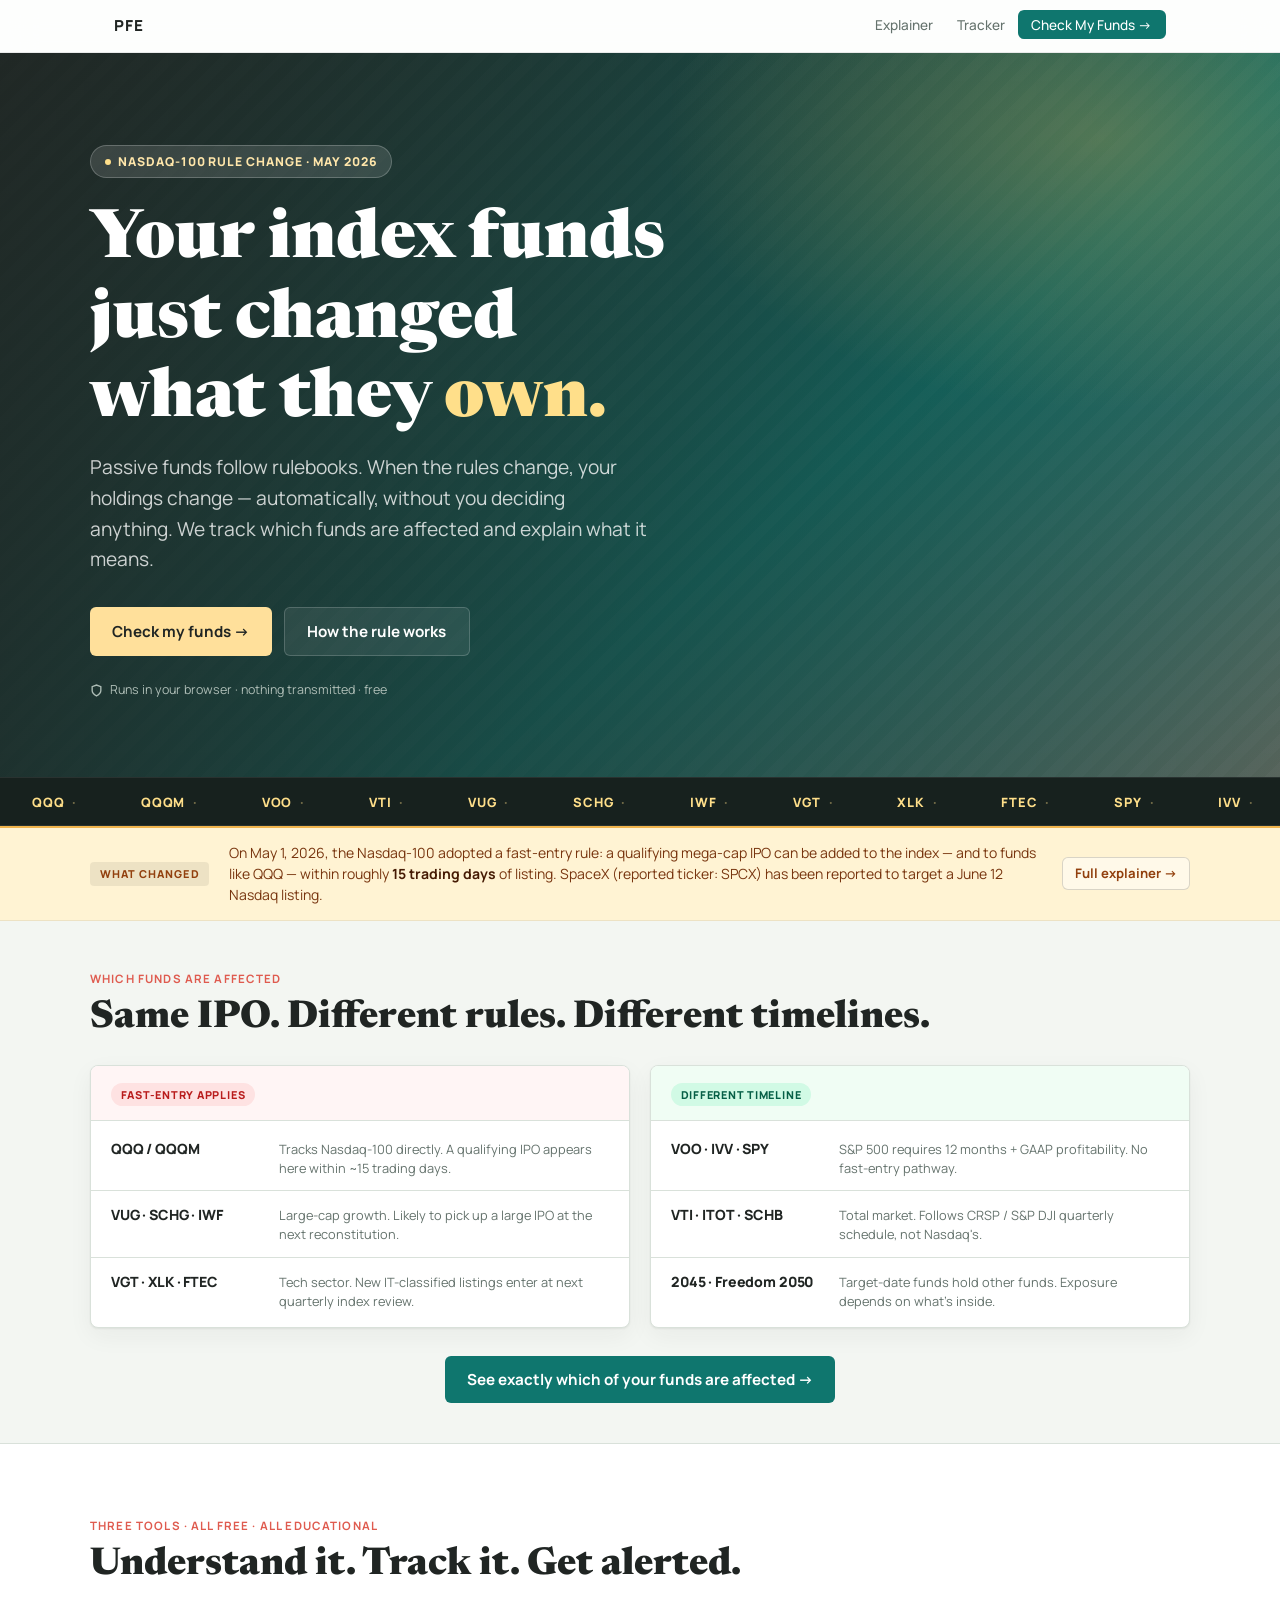
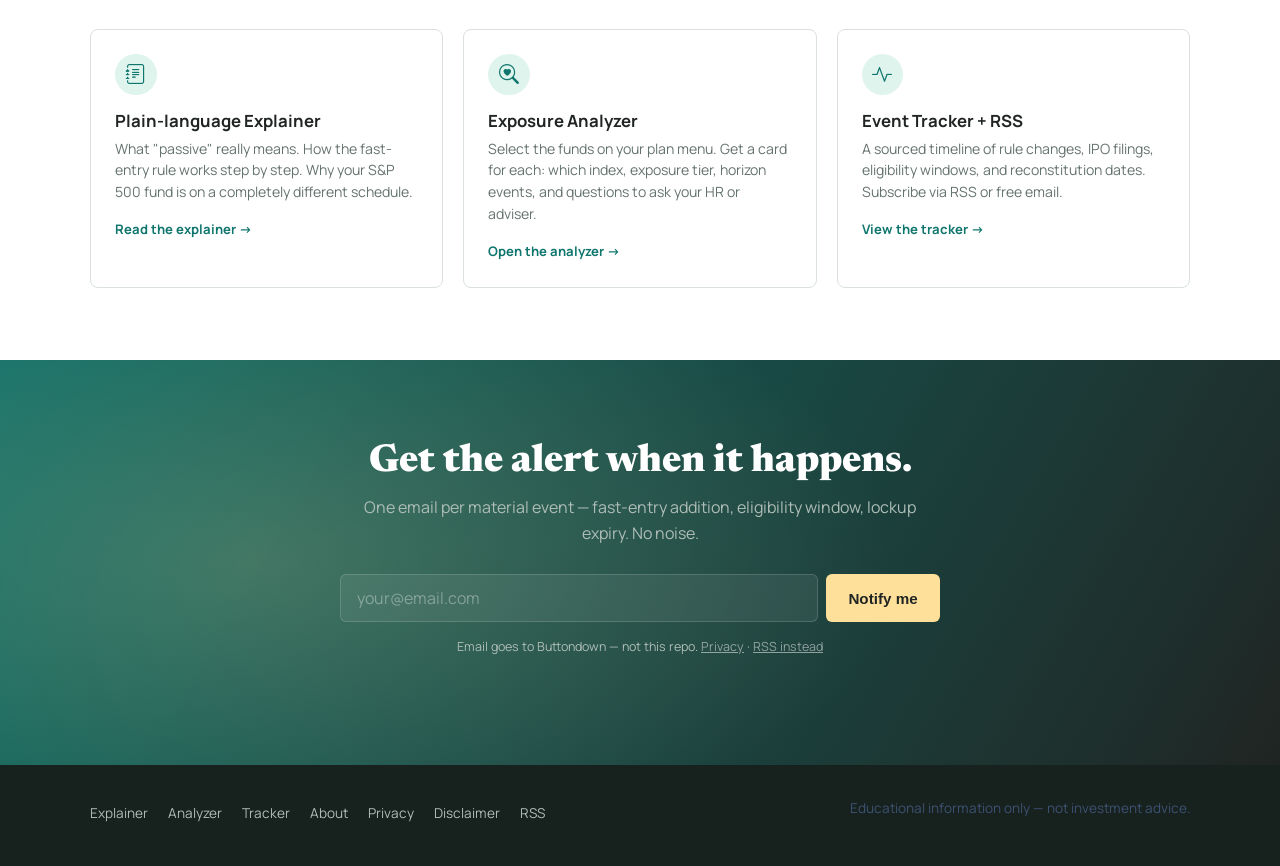
==== commit 2c4a3e71: "fix: stakes table layout, amber context strip, mobile stacking" ====
--- a/index.html
+++ b/index.html
@@ -86,43 +86,49 @@
   </div>
 </div>
 
-<!-- ─── Two-column stakes ─── -->
-<!-- Job: show the split — which funds are affected and which aren't — clearly, concretely -->
+<!-- ─── Stakes (two-column fund split) ─── -->
 <section class="stakes" aria-labelledby="stakes-heading">
+  <div class="stakes__header">
+    <p class="section-label">Which funds are affected</p>
+    <h2 id="stakes-heading">Same IPO. Different rules. Different timelines.</h2>
+  </div>
   <div class="stakes__inner">
-    <h2 id="stakes-heading" class="visually-hidden">How the rule affects different funds differently</h2>
 
     <div class="stakes__col stakes__col--exposed">
-      <div class="stakes__badge stakes__badge--hot">Fast-entry applies</div>
+      <div class="stakes__col-head">
+        <span class="stakes__badge stakes__badge--hot">Fast-entry applies</span>
+      </div>
       <div class="stakes__fund-list">
         <div class="stakes__fund">
           <span class="stakes__ticker">QQQ / QQQM</span>
-          <span class="stakes__note">Directly tracks Nasdaq-100. A qualifying IPO appears here first.</span>
+          <span class="stakes__note">Tracks Nasdaq-100 directly. A qualifying IPO appears here within ~15 trading days.</span>
         </div>
         <div class="stakes__fund">
           <span class="stakes__ticker">VUG · SCHG · IWF</span>
-          <span class="stakes__note">Large-cap growth. Likely to pick up large-cap IPOs at next reconstitution.</span>
+          <span class="stakes__note">Large-cap growth. Likely to pick up a large IPO at the next reconstitution.</span>
         </div>
         <div class="stakes__fund">
           <span class="stakes__ticker">VGT · XLK · FTEC</span>
-          <span class="stakes__note">Tech sector. New IT-classified listings enter at quarterly MSCI / S&amp;P DJI review.</span>
+          <span class="stakes__note">Tech sector. New IT-classified listings enter at next quarterly index review.</span>
         </div>
       </div>
     </div>
 
     <div class="stakes__col stakes__col--different">
-      <div class="stakes__badge stakes__badge--cool">Different timeline</div>
+      <div class="stakes__col-head">
+        <span class="stakes__badge stakes__badge--cool">Different timeline</span>
+      </div>
       <div class="stakes__fund-list">
         <div class="stakes__fund">
           <span class="stakes__ticker">VOO · IVV · SPY</span>
-          <span class="stakes__note">S&amp;P 500 requires 12 months of trading + GAAP profitability. No fast-entry.</span>
+          <span class="stakes__note">S&amp;P 500 requires 12 months + GAAP profitability. No fast-entry pathway.</span>
         </div>
         <div class="stakes__fund">
           <span class="stakes__ticker">VTI · ITOT · SCHB</span>
           <span class="stakes__note">Total market. Follows CRSP / S&amp;P DJI quarterly schedule, not Nasdaq's.</span>
         </div>
         <div class="stakes__fund">
-          <span class="stakes__ticker">2045 Fund · Freedom 2050</span>
+          <span class="stakes__ticker">2045 · Freedom 2050</span>
           <span class="stakes__note">Target-date funds hold other funds. Exposure depends on what's inside.</span>
         </div>
       </div>
--- a/css/style.css
+++ b/css/style.css
@@ -216,69 +216,88 @@
 
 /* ─── Context strip ─── */
 .context-strip {
-  background: var(--surface);
-  border-bottom: 1px solid var(--border);
-  padding: 1rem 1.5rem;
+  background: var(--amber-lite, #fff3d3);
+  border-top: 2px solid var(--amber, #f0b44c);
+  border-bottom: 1px solid rgba(0,0,0,.07);
+  padding: .9rem 1.5rem;
 }
 .context-strip__inner {
   max-width: var(--max-w-wide); margin: 0 auto;
-  display: flex; align-items: baseline; gap: 1rem; flex-wrap: wrap;
+  display: grid;
+  grid-template-columns: auto 1fr auto;
+  align-items: center; gap: 1.25rem;
 }
 .context-strip__label {
-  font-size: .7rem; font-weight: 800; text-transform: uppercase;
-  letter-spacing: .1em; color: var(--accent);
-  white-space: nowrap; flex-shrink: 0;
+  font-size: .68rem; font-weight: 800; text-transform: uppercase;
+  letter-spacing: .1em; color: #92400e;
+  background: rgba(0,0,0,.07); padding: .2rem .6rem;
+  border-radius: 4px; white-space: nowrap;
 }
 .context-strip__text {
-  font-size: .88rem; color: var(--muted); flex: 1; min-width: 200px;
-}
-.context-strip__text strong { color: var(--text); }
+  font-size: .875rem; color: #78350f; line-height: 1.5;
+}
+.context-strip__text strong { color: #451a03; }
 .context-strip__link {
-  font-size: .82rem; font-weight: 700; color: var(--accent);
-  text-decoration: none; white-space: nowrap; flex-shrink: 0;
-}
-.context-strip__link:hover { text-decoration: underline; }
+  font-size: .82rem; font-weight: 700; color: #92400e;
+  text-decoration: none; white-space: nowrap;
+  padding: .3rem .75rem; border: 1px solid rgba(0,0,0,.15);
+  border-radius: var(--radius-sm); background: rgba(255,255,255,.5);
+}
+.context-strip__link:hover { background: rgba(255,255,255,.9); }
 
 /* ─── Stakes (two-column fund split) ─── */
 .stakes {
   background: var(--bg);
-  padding: 3.5rem 1.5rem 2.5rem;
+  padding: 3rem 1.5rem 2.5rem;
   border-bottom: 1px solid var(--border);
+}
+.stakes__header {
+  max-width: var(--max-w-wide); margin: 0 auto 1.5rem;
 }
 .stakes__inner {
   max-width: var(--max-w-wide); margin: 0 auto;
-  display: grid; grid-template-columns: 1fr 1fr; gap: 1.5rem;
+  display: grid; grid-template-columns: 1fr 1fr; gap: 1.25rem;
 }
 .stakes__col {
   background: var(--surface);
   border: 1px solid var(--border);
   border-radius: var(--radius);
-  padding: 1.5rem;
+  overflow: hidden;
   box-shadow: var(--shadow-sm);
 }
-.stakes__col--exposed { border-top: 3px solid var(--coral, #df5b4f); }
-.stakes__col--different { border-top: 3px solid var(--accent); }
+.stakes__col-head {
+  padding: .85rem 1.25rem;
+  border-bottom: 1px solid var(--border);
+}
+.stakes__col--exposed .stakes__col-head { background: #fff5f5; }
+.stakes__col--different .stakes__col-head { background: #f0fdf4; }
 .stakes__badge {
   display: inline-block;
-  font-size: .7rem; font-weight: 800;
-  text-transform: uppercase; letter-spacing: .08em;
-  padding: .2rem .65rem; border-radius: 999px;
-  margin-bottom: 1.1rem;
-}
-.stakes__badge--hot   { background: #fde8e6; color: #b91c1c; }
-.stakes__badge--cool  { background: #d1fae5; color: #065f46; }
-.stakes__fund-list { display: flex; flex-direction: column; gap: .9rem; }
-.stakes__fund { }
+  font-size: .68rem; font-weight: 800;
+  text-transform: uppercase; letter-spacing: .07em;
+  padding: .18rem .6rem; border-radius: 999px;
+}
+.stakes__badge--hot  { background: #fee2e2; color: #b91c1c; }
+.stakes__badge--cool { background: #d1fae5; color: #065f46; }
+.stakes__fund-list { padding: .25rem 0; }
+.stakes__fund {
+  display: grid;
+  grid-template-columns: 160px 1fr;
+  gap: .5rem;
+  align-items: baseline;
+  padding: .75rem 1.25rem;
+  border-bottom: 1px solid var(--border);
+}
+.stakes__fund:last-child { border-bottom: none; }
 .stakes__ticker {
-  display: block;
-  font-size: .92rem; font-weight: 800; color: var(--ink);
-  letter-spacing: -.01em; margin-bottom: .15rem;
+  font-size: .88rem; font-weight: 800; color: var(--ink);
+  letter-spacing: -.01em; font-family: 'Manrope', monospace;
 }
 .stakes__note {
-  font-size: .82rem; color: var(--muted); line-height: 1.5;
+  font-size: .8rem; color: var(--muted); line-height: 1.5;
 }
 .stakes__cta {
-  max-width: var(--max-w-wide); margin: 2rem auto 0;
+  max-width: var(--max-w-wide); margin: 1.75rem auto 0;
   text-align: center;
 }
 
@@ -701,6 +720,8 @@
 @media (max-width: 768px) {
   .moment__grid { grid-template-columns: 1fr; }
   .features__grid { grid-template-columns: 1fr; }
+  .stakes__inner { grid-template-columns: 1fr; }
+  .context-strip__inner { grid-template-columns: 1fr; gap: .5rem; }
   .stats-bar__inner { grid-template-columns: repeat(3,1fr); gap: 1rem; }
 }
 @media (max-width: 600px) {
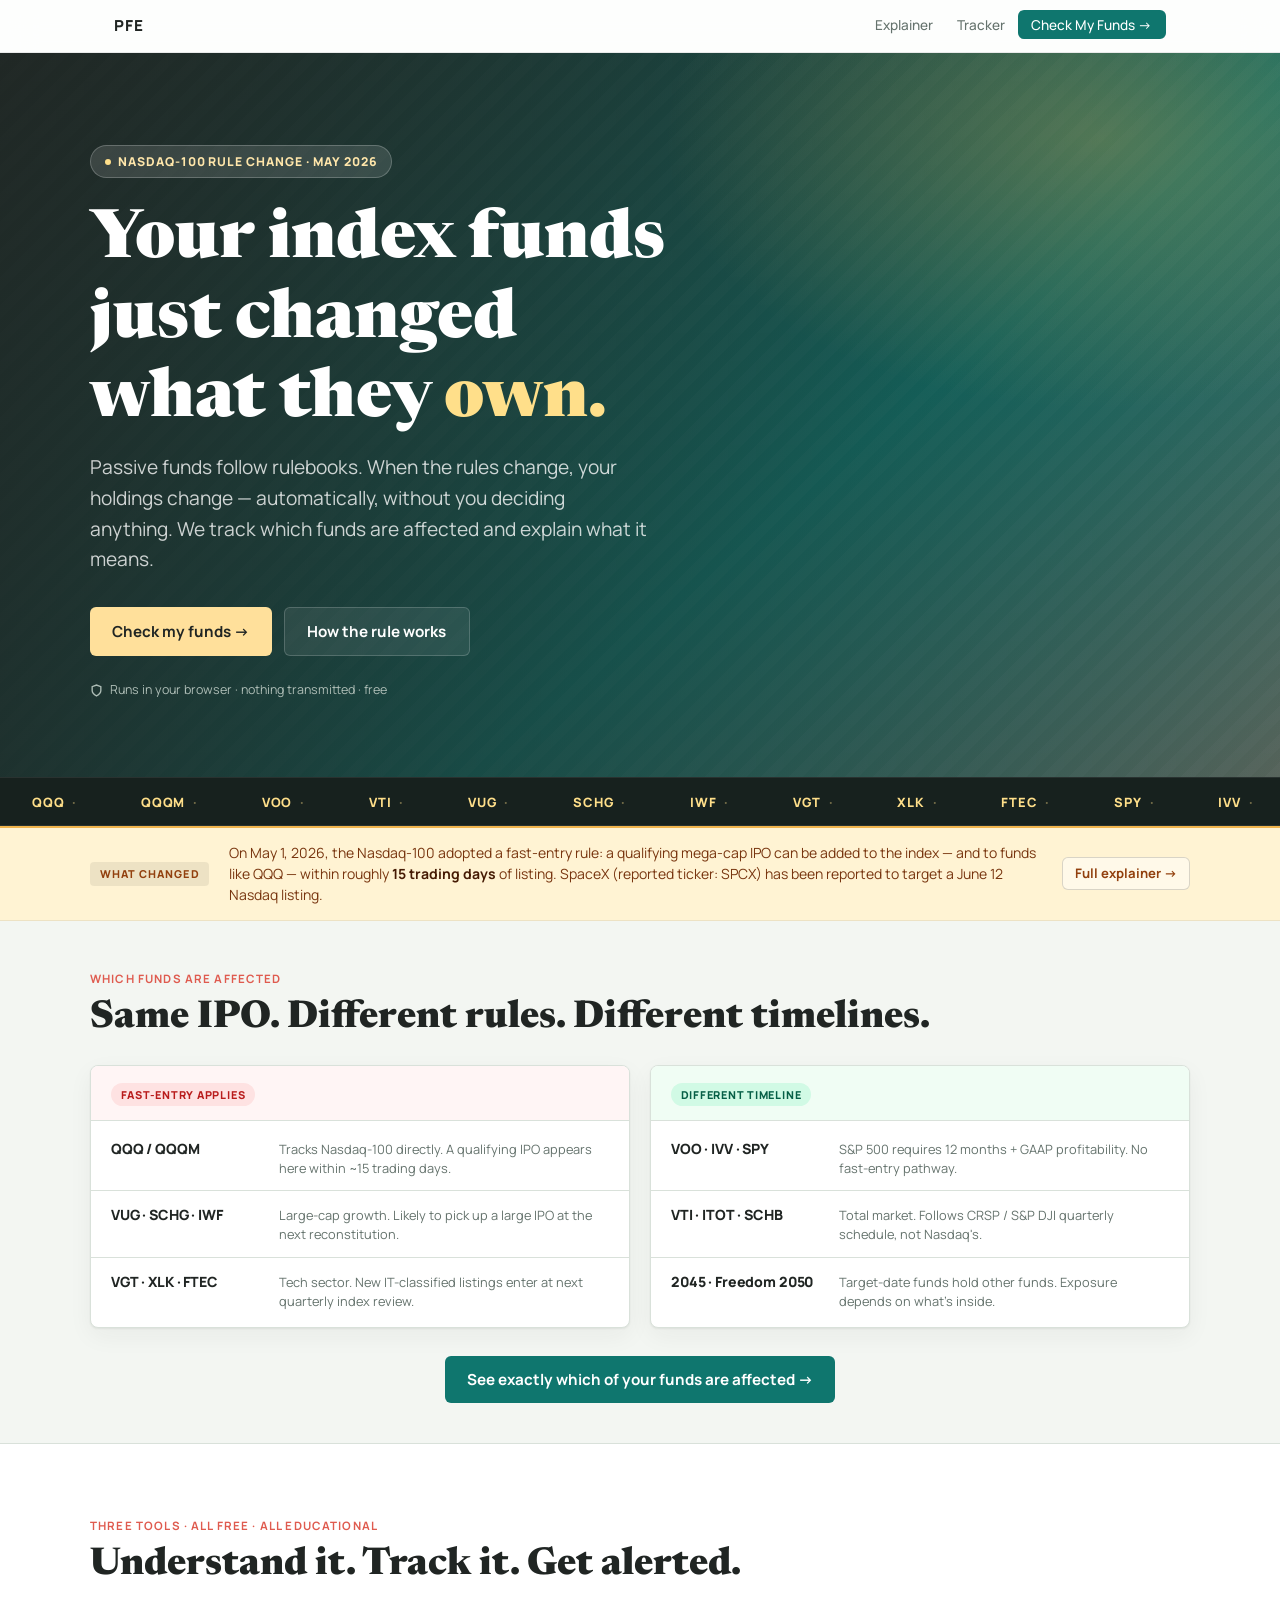
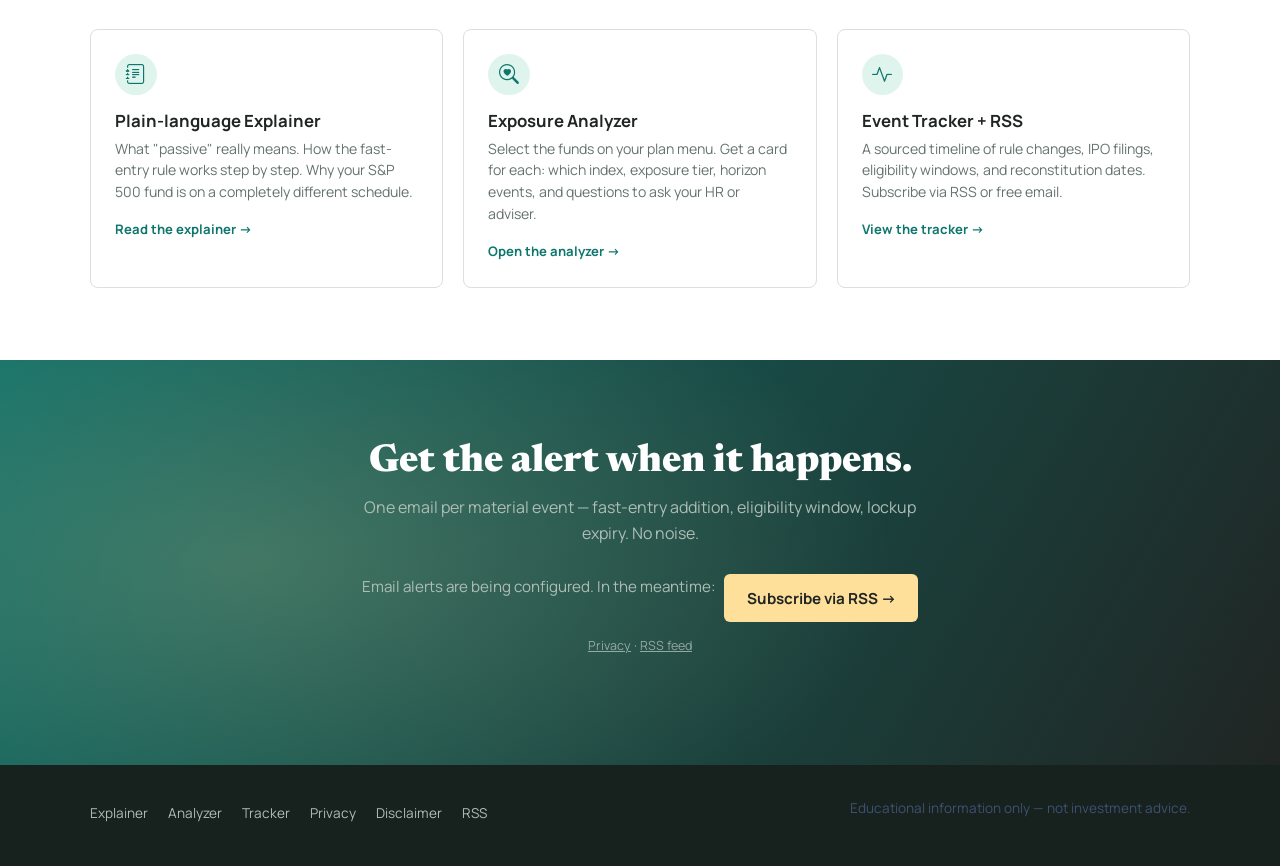
==== commit 18945813: "Fix nav links, remove About page, fix email section - Fix all nav brand links: href="/" -> /passive-" ====
--- a/index.html
+++ b/index.html
@@ -16,11 +16,11 @@
 <!-- ─── Nav ─── -->
 <nav class="site-nav" aria-label="Site navigation">
   <div class="site-nav__inner">
-    <a href="/" class="site-nav__brand">PFE</a>
+    <a href="/passive-fund-exposure/" class="site-nav__brand">PFE</a>
     <ul class="site-nav__links">
-      <li><a href="explainer/">Explainer</a></li>
-      <li><a href="tracker/">Tracker</a></li>
-      <li><a href="analyzer/" class="nav-cta">Check My Funds →</a></li>
+      <li><a href="/passive-fund-exposure/explainer/">Explainer</a></li>
+      <li><a href="/passive-fund-exposure/tracker/">Tracker</a></li>
+      <li><a href="/passive-fund-exposure/analyzer/" class="nav-cta">Check My Funds →</a></li>
     </ul>
   </div>
 </nav>
@@ -178,18 +178,11 @@
   <div class="email-section__inner">
     <h2 id="email-heading">Get the alert when it happens.</h2>
     <p>One email per material event — fast-entry addition, eligibility window, lockup expiry. No noise.</p>
-    <form
-      action="https://buttondown.email/api/emails/embed-subscribe/YOUR_LIST_NAME"
-      method="post"
-      target="popupwindow"
-      onsubmit="window.open('https://buttondown.email/YOUR_LIST_NAME','popupwindow')"
-      class="email-form"
-      aria-label="Subscribe to index event alerts"
-    >
-      <input type="email" name="email" placeholder="your@email.com" required autocomplete="email" aria-label="Email address">
-      <button type="submit" class="btn btn--amber">Notify me</button>
-    </form>
-    <p class="email-meta">Email goes to Buttondown — not this repo. <a href="privacy/">Privacy</a> · <a href="feed.xml">RSS instead</a></p>
+    <div class="email-form email-form--coming-soon">
+      <p style="margin:0;color:var(--muted-dark);font-size:.95rem">Email alerts are being configured. In the meantime:</p>
+      <a href="feed.xml" class="btn btn--amber" style="text-decoration:none">Subscribe via RSS →</a>
+    </div>
+    <p class="email-meta"><a href="/passive-fund-exposure/privacy/">Privacy</a> · <a href="feed.xml">RSS feed</a></p>
   </div>
 </section>
 
@@ -197,12 +190,11 @@
 <footer class="site-footer" role="contentinfo">
   <div class="site-footer__inner">
     <ul class="site-footer__links">
-      <li><a href="explainer/">Explainer</a></li>
-      <li><a href="analyzer/">Analyzer</a></li>
-      <li><a href="tracker/">Tracker</a></li>
-      <li><a href="about/">About</a></li>
-      <li><a href="privacy/">Privacy</a></li>
-      <li><a href="disclaimer/">Disclaimer</a></li>
+      <li><a href="/passive-fund-exposure/explainer/">Explainer</a></li>
+      <li><a href="/passive-fund-exposure/analyzer/">Analyzer</a></li>
+      <li><a href="/passive-fund-exposure/tracker/">Tracker</a></li>
+      <li><a href="/passive-fund-exposure/privacy/">Privacy</a></li>
+      <li><a href="/passive-fund-exposure/disclaimer/">Disclaimer</a></li>
       <li><a href="feed.xml">RSS</a></li>
     </ul>
     <p class="site-footer__copy">Educational information only — not investment advice.</p>
